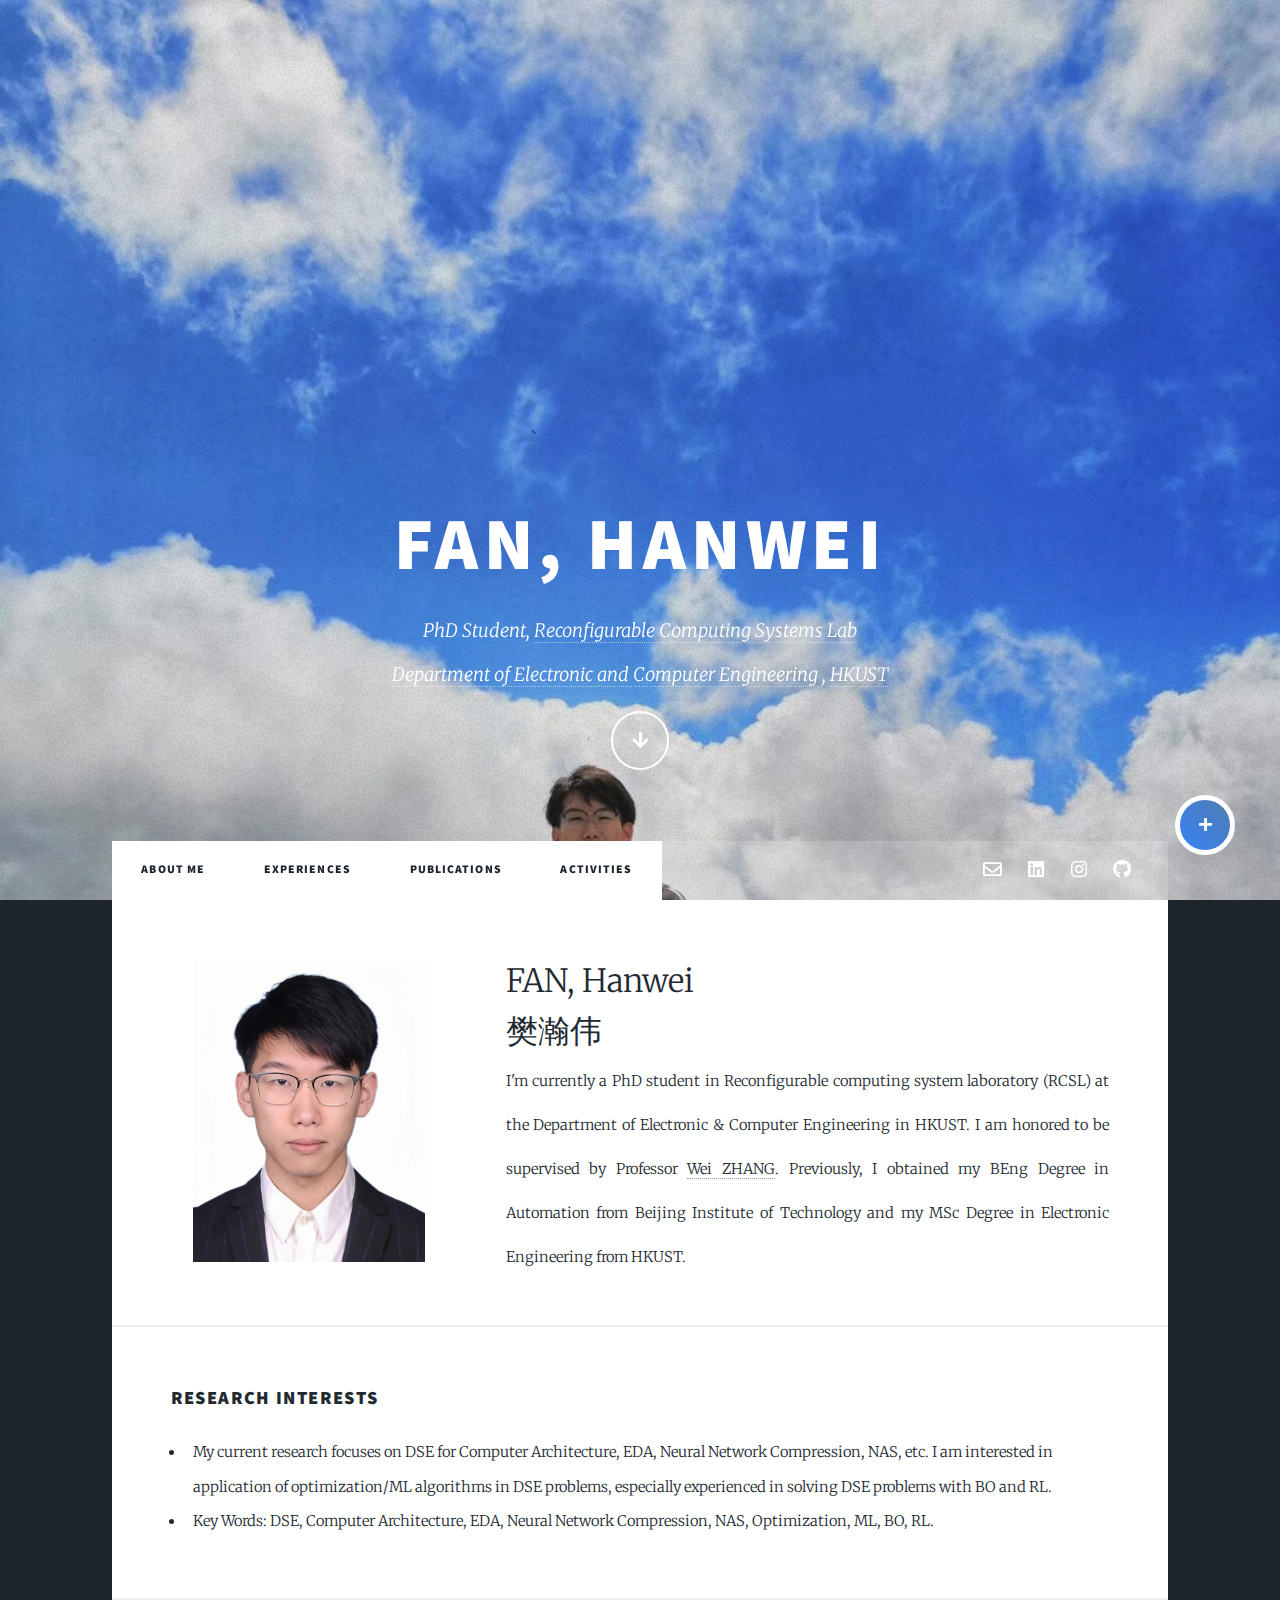
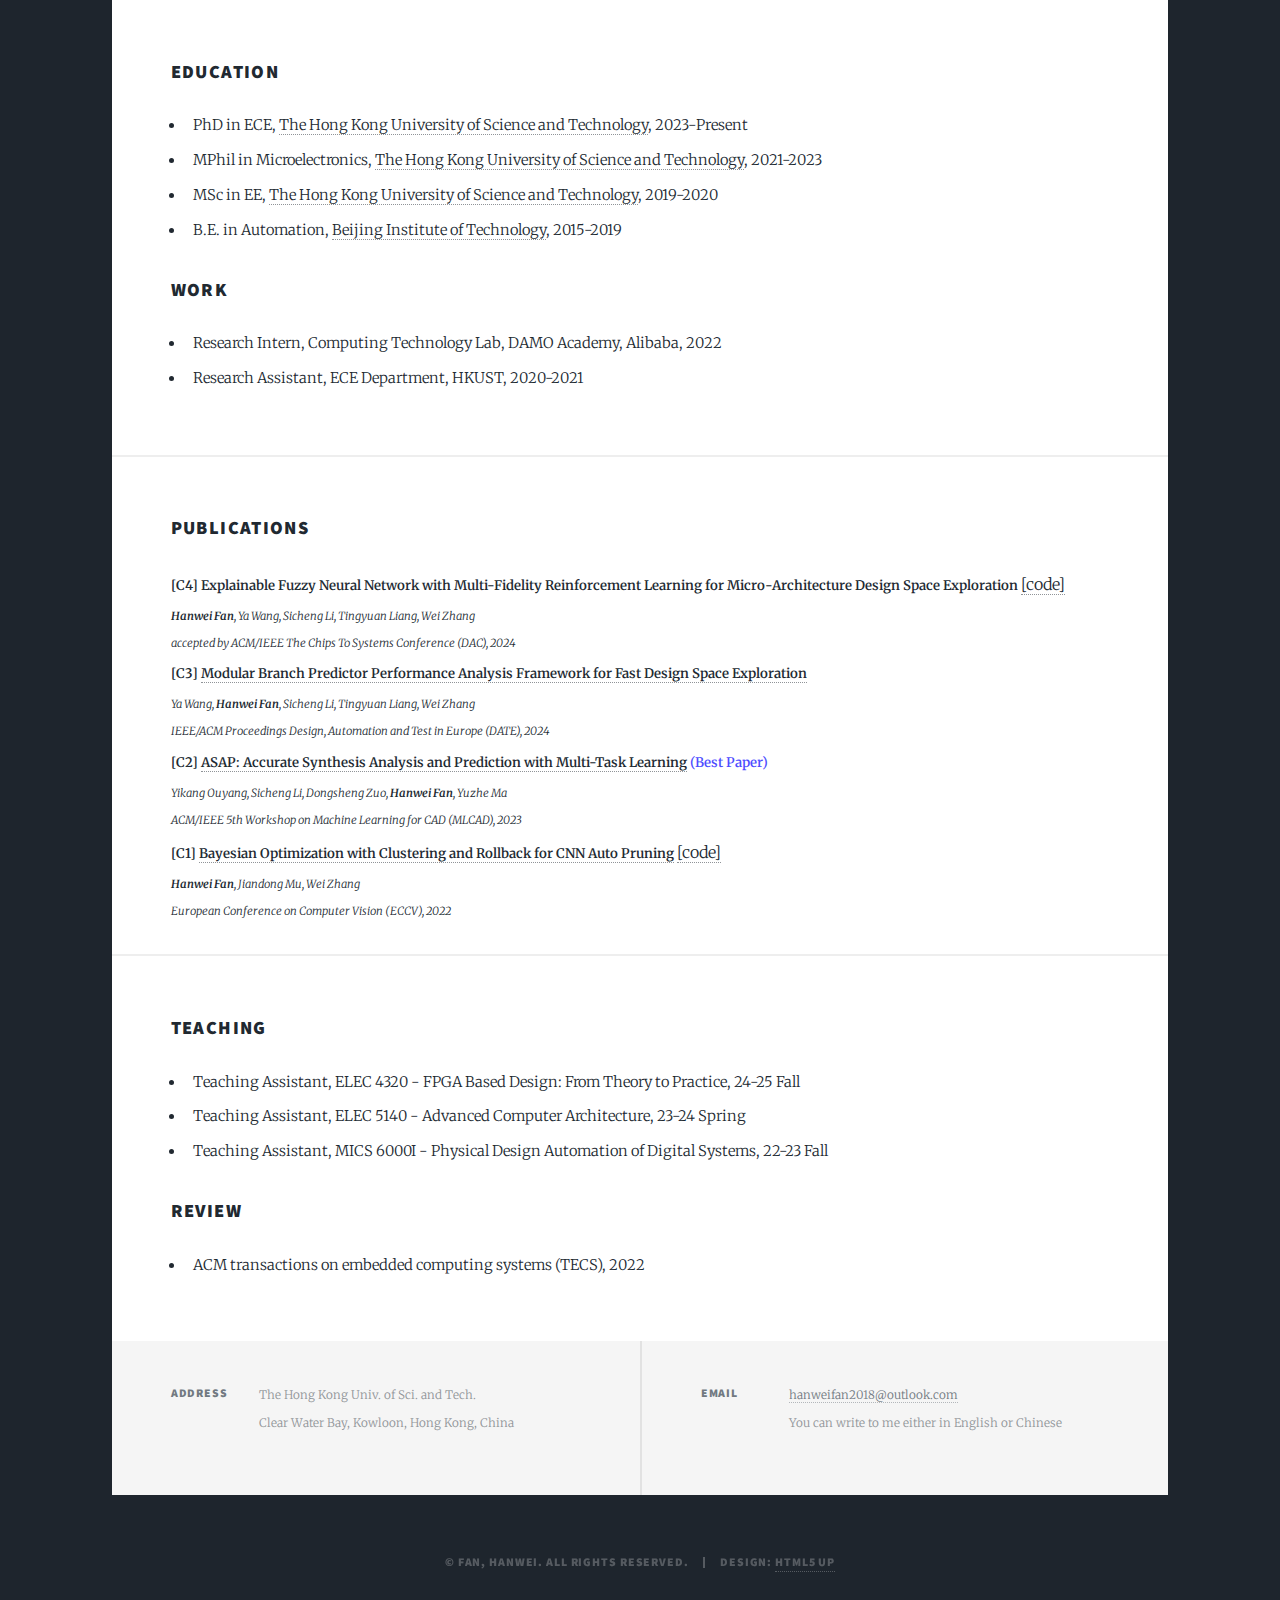
==== index.html @ ea7e431f "update repos" ====
<!DOCTYPE HTML>
<!--
	Massively by HTML5 UP
	html5up.net | @ajlkn
	Free for personal and commercial use under the CCA 3.0 license (html5up.net/license)
-->
<html>
	<head>
		<title>FAN, Hanwei 樊瀚伟</title>
		<meta charset="utf-8" />
		<meta name="viewport" content="width=device-width, initial-scale=1, user-scalable=no" />
		<meta http-equiv="X-UA-Compatible" content="IE=edge,chrome=1">
		<link rel="stylesheet" href="assets/css/main.css" />
		<noscript><link rel="stylesheet" href="assets/css/noscript.css" /></noscript>
	</head>
	<body class="is-preload">

		<!-- Wrapper -->
			<div id="wrapper" class="fade-in">

				<!-- Intro -->
					<div id="intro">
						<h1>FAN, Hanwei</h1>
						<p>PhD Student, <a href="https://eeweiz.home.ece.ust.hk/index.html">Reconfigurable Computing Systems Lab</a><br />
						<a href="https://www.ece.ust.hk/">Department of Electronic and Computer Engineering </a>, <a href="https://www.ust.hk/zh-hans/home">HKUST</a><br />
						</p>
						<ul class="actions">
							<li><a href="#header" class="button icon solid solo fa-arrow-down scrolly">Continue</a></li>
						</ul>
					</div>

				<!-- Header -->
					<header id="header">
						<a href="CV.pdf" download="Hanwei Fan-CV.pdf" class="logo">Download My CV</a>
					</header>

				<!-- Nav -->
					<nav id="nav">
						<ul class="links">
							<li class="active"><a href="#main">About me</a></li>
							<li class="active"><a href="#Experiences">Experiences</a></li>
							<li class="active"><a href="#Publications">Publications</a></li>
							<li class="active"><a href="#Activities">Activities</a></li>

							<!--<li><a href="RH.html">Recent Highlights</a></li>
							<li><a href="Blog.html">Blog</a></li>-->
						</ul>
						<ul class="icons">
							<li><a href="MAILTO:hanweifan2018@outlook.com" class="icon regular fa-envelope"><span class="label">E-Mail</span></a></li>
							<li><a href="https://www.linkedin.com/in/hanwei-fan-bb3b69192/" class="icon brands fa-linkedin"><span class="label">Linkedin</span></a></li>
							<li><a href="https://www.instagram.com/fan.hanwei/" class="icon brands fa-instagram"><span class="label">Instagram</span></a></li>
							<li><a href="https://github.com/fanhanwei" class="icon brands fa-github"><span class="label">GitHub</span></a></li>
						</ul>
					</nav>

				<!-- Main -->
					<div id="main">
						<!-- Lists -->
						<div class="row" style="margin-bottom:1px">
							<div class="col-4 col-12-small" style="margin-bottom:1px">
								<span class="image"><img style="width:80%; min-width:150px; max-width:400px;" src="images/Formal.jpg" alt="MyPhoto"></span>
							</div>
							<div class="col-8 col-12-small" style="margin-bottom:1px">
									<p style="line-height:300%;"><font size="6">FAN, Hanwei<br />樊瀚伟</font><br />
										I'm currently a PhD student in Reconfigurable computing system laboratory (RCSL) at the Department of Electronic &amp; Computer Engineering in HKUST.
										I am honored to be supervised by Professor <a href="https://facultyprofiles.hkust.edu.hk/profiles.php?profile=wei-zhang-eeweiz#researchinterest">Wei ZHANG</a>.
										Previously, I obtained my BEng Degree in Automation from Beijing Institute of Technology and my MSc Degree in Electronic Engineering from HKUST.
										</p>
							</div>
						</div>
						<div class="column">
							<h3>Research Interests</h3>
							<ul>
								<li>My current research focuses on DSE for Computer Architecture, EDA, Neural Network Compression, NAS, etc.
									I am interested in application of optimization/ML algorithms in DSE problems, especially experienced in solving DSE problems with BO and RL.
								</li>
								<li>Key Words: DSE, Computer Architecture, EDA, Neural Network Compression, NAS, Optimization, ML, BO, RL.</li>
							</ul>
						</div>

						<div class="column" id="Experiences">
							<h3>Education</h3>
							<ul class="alt">
								<li>PhD in ECE, <a href="https://www.ust.hk/zh-hans/home">The Hong Kong University of Science and Technology</a>, 2023-Present</li>
								<li>MPhil in Microelectronics, <a href="https://www.ust.hk/zh-hans/home">The Hong Kong University of Science and Technology</a>, 2021-2023</li>
								<li>MSc in EE, <a href="https://www.ust.hk/zh-hans/home">The Hong Kong University of Science and Technology</a>, 2019-2020</li>
								<li>B.E. in Automation, <a href="http://www.bit.edu.cn/">Beijing Institute of Technology</a>, 2015-2019</li>
							</ul>
							<h3>Work</h3>
							<ul class="alt">
								<li>Research Intern, Computing Technology Lab, DAMO Academy, Alibaba, 2022</li>
								<li>Research Assistant, ECE Department, HKUST, 2020-2021</li>
							</ul>
						</div>

						<div class="column" id="Publications">
							<h3>Publications</h3>

							<header>
								<strong>[C4] Explainable Fuzzy Neural Network with Multi-Fidelity Reinforcement Learning for Micro-Architecture Design Space Exploration</strong> <font size="3"><a href="https://github.com/fanhanwei/FNN_MFRL_ArchDSE">[code]</a></font> 
									<p><b>Hanwei Fan</b>, Ya Wang, Sicheng Li, Tingyuan Liang, Wei Zhang<br>
										accepted by ACM/IEEE The Chips To Systems Conference (DAC), 2024</b></p>
							</header>
							<header>
								<strong>[C3] <a href="https://ieeexplore.ieee.org/abstract/document/10546853">Modular Branch Predictor Performance Analysis Framework for Fast Design Space Exploration</a></strong>
									<p>Ya Wang, <b>Hanwei Fan</b>, Sicheng Li, Tingyuan Liang, Wei Zhang<br>
										IEEE/ACM Proceedings Design, Automation and Test in Europe (DATE), 2024</b></p>
							</header>
							<header>
								<strong>[C2] <a href="https://ieeexplore.ieee.org/document/10299840">ASAP: Accurate Synthesis Analysis and Prediction with Multi-Task Learning</a> <font color="#4D4DFF" >(Best Paper)</font></strong>
									<p>Yikang Ouyang, Sicheng Li, Dongsheng Zuo, <b>Hanwei Fan</b>, Yuzhe Ma<br>
										ACM/IEEE 5th Workshop on Machine Learning for CAD (MLCAD), 2023</p>
							</header>
							<header>
								<strong>[C1] <a href="https://www.ecva.net/papers/eccv_2022/papers_ECCV/html/4872_ECCV_2022_paper.php">Bayesian Optimization with Clustering and Rollback for CNN Auto Pruning</a></strong> <font size="3"><a href="https://github.com/fanhanwei/BOCR">[code]</a></font>
									<p><b>Hanwei Fan</b>, Jiandong Mu, Wei Zhang<br>
										European Conference on Computer Vision (ECCV), 2022</p>
							</header>
						</div>

						<div class="column" id="Activities">
							<h3>Teaching</h3>
							<ul>
								<li>Teaching Assistant, ELEC 4320 - FPGA Based Design: From Theory to Practice, 24-25 Fall</li>
								<li>Teaching Assistant, ELEC 5140 - Advanced Computer Architecture, 23-24 Spring</li>
								<li>Teaching Assistant, MICS 6000I - Physical Design Automation of Digital Systems, 22-23 Fall</li>
							</ul>
							<h3>Review</h3>
							<ul>
								<li>ACM transactions on embedded computing systems (TECS), 2022</li>
							</ul>
						</div>

					</div>
				
				<div class="floatingButtonWrap">
					<div class="floatingButtonInner">
						<a href="#" class="floatingButton">
							<i class="fa fa-plus icon-default"></i>
						</a>
						<ul class="floatingMenu">
							<li>
								<a href="#main">About me &nbsp; &nbsp; &nbsp;</a>
							</li>
							<li>
								<a href="#Experiences">Experiences&nbsp;</a>
							</li>
							<li>
								<a href="#Publications">Publications</a>
							</li>
							<li>
								<a href="#Activities">Activities &nbsp; &nbsp; &nbsp; &thinsp;</a>
							</li>
						</ul>
					</div>
				</div>
				<!-- Footer -->
					<footer id="footer">
						<section class="split contact">
							<section class="alt">
								<h3>Address</h3>
								<p>The Hong Kong Univ. of Sci. and Tech.<br />
								Clear Water Bay, Kowloon, Hong Kong, China </p>
							</section>
						</section>
						<section class="split contact">
							<section class="alt">
								<h3>Email</h3>
								<p><a href="MAILTO:hanweifan2018@outlook.com">hanweifan2018@outlook.com</a><br />
									You can write to me either in English or Chinese</p>
							</section>
						</section>
					</footer>

				<!-- Copyright -->
					<div id="copyright">
						<ul><li>&copy; FAN, Hanwei. All Rights Reserved.</li><li>Design: <a href="https://html5up.net">HTML5 UP</a></li></ul>
					</div>

			</div>

		<!-- Scripts -->
			<script src="assets/js/jquery.min.js"></script>
			<script src="assets/js/jquery.scrollex.min.js"></script>
			<script src="assets/js/jquery.scrolly.min.js"></script>
			<script src="assets/js/browser.min.js"></script>
			<script src="assets/js/breakpoints.min.js"></script>
			<script src="assets/js/util.js"></script>
			<script src="assets/js/main.js"></script>

	</body>
</html>
---- assets/css/main.css ----
@import url(fontawesome-all.min.css);
@import url("https://fonts.googleapis.com/css?family=Merriweather:300,700,300italic,700italic|Source+Sans+Pro:900");

/*
	Massively by HTML5 UP
	html5up.net | @ajlkn
	Free for personal and commercial use under the CCA 3.0 license (html5up.net/license)
*/

html, body, div, span, applet, object,
iframe, h1, h2, h3, h4, h5, h6, p, blockquote,
pre, a, abbr, acronym, address, big, cite,
code, del, dfn, em, img, ins, kbd, q, s, samp,
small, strike, strong, sub, sup, tt, var, b,
u, i, center, dl, dt, dd, ol, ul, li, fieldset,
form, label, legend, table, caption, tbody,
tfoot, thead, tr, th, td, article, aside,
canvas, details, embed, figure, figcaption,
footer, header, hgroup, menu, nav, output, ruby,
section, summary, time, mark, audio, video {
	margin: 0;
	padding: 0;
	border: 0;
	font-size: 100%;
	font: inherit;
	vertical-align: baseline;}

article, aside, details, figcaption, figure,
footer, header, hgroup, menu, nav, section {
	display: block;}

body {
	line-height: 1;
}

ol, ul {
	list-style: none;
}

blockquote, q {
	quotes: none;
}

	blockquote:before, blockquote:after, q:before, q:after {
		content: '';
		content: none;
	}

table {
	border-collapse: collapse;
	border-spacing: 0;
}

body {
	-webkit-text-size-adjust: none;
}

mark {
	background-color: transparent;
	color: inherit;
}

input::-moz-focus-inner {
	border: 0;
	padding: 0;
}

input, select, textarea {
	-moz-appearance: none;
	-webkit-appearance: none;
	-ms-appearance: none;
	appearance: none;
}

/* botton */
	.floatingButtonWrap {
		display: block;
		position: fixed;
		bottom: 45px;
		right: 45px;
		z-index: 999999999;
	}

	.floatingButtonInner {
		position: relative;
	}

	.floatingButton {
		display: block;
		width: 60px;
		height: 60px;
		text-align: center;
		background: -webkit-linear-gradient(45deg, #3782f3, #507cb3);
		background: -o-linear-gradient(45deg, #3782f3, #507cb3);
		background: linear-gradient(45deg, #3782f3, #507cb3);
		color: #fff;
		line-height: 50px;
		position: absolute;
		border-radius: 50% 50%;
		bottom: 0px;
		right: 0px;
		border: 5px solid #fefefe;
		/* opacity: 0.3; */
		opacity: 1;
		transition: all 0.4s;
	}

	.floatingButton .fa {
		font-size: 15px !important;
	}

	.floatingButton.open,
	.floatingButton:hover,
	.floatingButton:focus,
	.floatingButton:active {
		opacity: 1;
		color: #fff;
	}


	.floatingButton .fa {
		transform: rotate(0deg);
		transition: all 0.4s;
	}

	.floatingButton.open .fa {
		transform: rotate(270deg);
	}

	.floatingMenu {
		position: absolute;
		bottom: 60px;
		right: 0px;
		/* width: 200px; */
		display: none;
	}

	.floatingMenu li {
		width: 80%;
		/* width: 200px; */
		float: right;
		list-style: none;
		text-align: right;
		margin-bottom: 5px;
		font-family: "Source Sans Pro", Helvetica, sans-serif;
		font-size: 18px;
	}

	.floatingMenu li a {
		padding: 8px 15px;
		display: inline-block;
		background: #e6e6e6;
		color: #2c2d30;
		border-radius: 5px;
		overflow: hidden;
		white-space: nowrap;
		transition: all 0.4s;
		/* -webkit-box-shadow: 1px 3px 5px rgba(0, 0, 0, 0.22);
		box-shadow: 1px 3px 5px rgba(0, 0, 0, 0.22); */
		-webkit-box-shadow: 1px 3px 5px rgba(211, 224, 255, 0.5);
		box-shadow: 1px 3px 5px rgba(211, 224, 255, 0.5);
	}

	.floatingMenu li a:hover {
		margin-right: 10px;
		text-decoration: none;
	}


/* Basic */

	@-ms-viewport {
		width: device-width;
	}

	body {
		-ms-overflow-style: scrollbar;
	}

	@media screen and (max-width: 480px) {

		html, body {
			min-width: 320px;
		}

	}

	html {
		box-sizing: border-box;
	}

	*, *:before, *:after {
		box-sizing: inherit;
	}

	body {
		background-color: #1e252d;
	}

		body.is-preload *, body.is-preload *:before, body.is-preload *:after {
			-moz-animation: none !important;
			-webkit-animation: none !important;
			-ms-animation: none !important;
			animation: none !important;
			-moz-transition: none !important;
			-webkit-transition: none !important;
			-ms-transition: none !important;
			transition: none !important;
		}

/* Type */

	html {
		font-size: 16pt;
	}

		@media screen and (max-width: 1680px) {

			html {
				font-size: 12pt;
			}

		}

		@media screen and (max-width: 1280px) {

			html {
				font-size: 11pt;
			}

		}

		@media screen and (max-width: 360px) {

			html {
				font-size: 10pt;
			}

		}

	body {
		color: #212931;
	}

	body, input, select, textarea {
		font-family: "Merriweather", Georgia, serif;
		font-weight: 300;
		font-size: 1rem;
		line-height: 2.375;
	}

	a {
		-moz-transition: color 0.2s ease-in-out, background-color 0.2s ease-in-out, border-color 0.2s ease-in-out, box-shadow 0.2s ease-in-out;
		-webkit-transition: color 0.2s ease-in-out, background-color 0.2s ease-in-out, border-color 0.2s ease-in-out, box-shadow 0.2s ease-in-out;
		-ms-transition: color 0.2s ease-in-out, background-color 0.2s ease-in-out, border-color 0.2s ease-in-out, box-shadow 0.2s ease-in-out;
		transition: color 0.2s ease-in-out, background-color 0.2s ease-in-out, border-color 0.2s ease-in-out, box-shadow 0.2s ease-in-out;
		border-bottom: dotted 1px;
		text-decoration: none;
	}

		a:hover {
			border-bottom-color: transparent;
		}

	strong, b {
		font-weight: 600;
	}

	em, i {
		font-style: italic;
	}

	p {
		text-align: justify;
		margin: 0 0 1rem 0;
	}

	h1, h2, h3, h4, h5, h6 {
		font-family: "Source Sans Pro", Helvetica, sans-serif;
		font-weight: 900;
		line-height: 1.5;
		letter-spacing: 0.075em;
		text-transform: uppercase;
		margin: 0 0 1rem 0;
	}

		h1 a, h2 a, h3 a, h4 a, h5 a, h6 a {
			border-bottom: 0;
			color: inherit;
			text-decoration: none;
		}

	h1 {
		font-size: 4rem;
		line-height: 1.1;
		margin: 0 0 2rem 0;
	}

	h2 {
		font-size: 1.75rem;
		line-height: 1.3;
		margin: 0 0 1.5rem 0;
	}

	h3 {
		font-size: 1.25rem;
		margin: 0 0 1.5rem 0;
	}

	h4 {
		font-size: 1rem;
	}

	h5 {
		font-size: 0.9rem;
	}

	h6 {
		font-size: 0.8rem;
	}

	sub {
		font-size: 0.8rem;
		position: relative;
		top: 0.5rem;
	}

	sup {
		font-size: 0.8rem;
		position: relative;
		top: -0.5rem;
	}

	blockquote {
		border-left: solid 4px;
		font-style: italic;
		margin: 0 0 2rem 0;
		padding: 0.5rem 0 0.5rem 2rem;
	}

	code {
		border: solid 2px;
		font-family: "Courier New", monospace;
		font-size: 0.9rem;
		margin: 0 0.25rem;
		padding: 0.25rem 0.65rem;
	}

	pre {
		-webkit-overflow-scrolling: touch;
		font-family: "Courier New", monospace;
		font-size: 0.9rem;
		margin: 0 0 2rem 0;
	}

		pre code {
			display: block;
			line-height: 1.75;
			padding: 1rem 1.5rem;
			overflow-x: auto;
		}

	hr {
		border: 0;
		border-bottom: solid 2px;
		margin: 3rem 0;
	}

		hr.major {
			margin: 5rem 0;
		}

	.align-left {
		text-align: left;
	}

	.align-center {
		text-align: center;
	}

	.align-right {
		text-align: right;
	}

	input, select, textarea {
		color: #212931;
	}

	a {
		color: #212931;
		border-bottom-color: rgba(33, 41, 49, 0.5);
	}

		a:hover {
			border-bottom-color: transparent;
			color: #18bfef !important;
		}

	strong, b {
		color: #212931;
	}

	h1, h2, h3, h4, h5, h6 {
		color: #212931;
	}

	blockquote {
		border-left-color: #eeeeee;
	}

	code {
		background: rgba(220, 220, 220, 0.25);
		border-color: #eeeeee;
	}

	hr {
		border-bottom-color: #eeeeee;
	}

/* Row */

	.row {
		display: flex;
		flex-wrap: wrap;
		box-sizing: border-box;
		align-items: stretch;
	}

		.row > * {
			box-sizing: border-box;
		}

		.row.gtr-uniform > * > :last-child {
			margin-bottom: 0;
		}

		.row.aln-left {
			justify-content: flex-start;
		}

		.row.aln-center {
			justify-content: center;
		}

		.row.aln-right {
			justify-content: flex-end;
		}

		.row.aln-top {
			align-items: flex-start;
		}

		.row.aln-middle {
			align-items: center;
		}

		.row.aln-bottom {
			align-items: flex-end;
		}

		.row > .imp {
			order: -1;
		}

		.row > .col-1 {
			width: 8.33333%;
		}

		.row > .off-1 {
			margin-left: 8.33333%;
		}

		.row > .col-2 {
			width: 16.66667%;
		}

		.row > .off-2 {
			margin-left: 16.66667%;
		}

		.row > .col-3 {
			width: 25%;
		}

		.row > .off-3 {
			margin-left: 25%;
		}

		.row > .col-4 {
			width: 33.33333%;
		}

		.row > .off-4 {
			margin-left: 33.33333%;
		}

		.row > .col-5 {
			width: 41.66667%;
		}

		.row > .off-5 {
			margin-left: 41.66667%;
		}

		.row > .col-6 {
			width: 50%;
		}

		.row > .off-6 {
			margin-left: 50%;
		}

		.row > .col-7 {
			width: 58.33333%;
		}

		.row > .off-7 {
			margin-left: 58.33333%;
		}

		.row > .col-8 {
			width: 66.66667%;
		}

		.row > .off-8 {
			margin-left: 66.66667%;
		}

		.row > .col-9 {
			width: 75%;
		}

		.row > .off-9 {
			margin-left: 75%;
		}

		.row > .col-10 {
			width: 83.33333%;
		}

		.row > .off-10 {
			margin-left: 83.33333%;
		}

		.row > .col-11 {
			width: 91.66667%;
		}

		.row > .off-11 {
			margin-left: 91.66667%;
		}

		.row > .col-12 {
			width: 100%;
		}

		.row > .off-12 {
			margin-left: 100%;
		}

		.row.gtr-0 {
			margin-top: 0;
			margin-left: 0rem;
		}

			.row.gtr-0 > * {
				padding: 0 0 0 0rem;
			}

			.row.gtr-0.gtr-uniform {
				margin-top: 0rem;
			}

				.row.gtr-0.gtr-uniform > * {
					padding-top: 0rem;
				}

		.row.gtr-25 {
			margin-top: 0;
			margin-left: -0.375rem;
		}

			.row.gtr-25 > * {
				padding: 0 0 0 0.375rem;
			}

			.row.gtr-25.gtr-uniform {
				margin-top: -0.375rem;
			}

				.row.gtr-25.gtr-uniform > * {
					padding-top: 0.375rem;
				}

		.row.gtr-50 {
			margin-top: 0;
			margin-left: -0.75rem;
		}

			.row.gtr-50 > * {
				padding: 0 0 0 0.75rem;
			}

			.row.gtr-50.gtr-uniform {
				margin-top: -0.75rem;
			}

				.row.gtr-50.gtr-uniform > * {
					padding-top: 0.75rem;
				}

		.row {
			margin-top: 0;
			margin-left: -1.5rem;
		}

			.row > * {
				padding: 0 0 0 1.5rem;
			}

			.row.gtr-uniform {
				margin-top: -1.5rem;
			}

				.row.gtr-uniform > * {
					padding-top: 1.5rem;
				}

		.row.gtr-150 {
			margin-top: 0;
			margin-left: -2.25rem;
		}

			.row.gtr-150 > * {
				padding: 0 0 0 2.25rem;
			}

			.row.gtr-150.gtr-uniform {
				margin-top: -2.25rem;
			}

				.row.gtr-150.gtr-uniform > * {
					padding-top: 2.25rem;
				}

		.row.gtr-200 {
			margin-top: 0;
			margin-left: -3rem;
		}

			.row.gtr-200 > * {
				padding: 0 0 0 3rem;
			}

			.row.gtr-200.gtr-uniform {
				margin-top: -3rem;
			}

				.row.gtr-200.gtr-uniform > * {
					padding-top: 3rem;
				}

		@media screen and (max-width: 1680px) {

			.row {
				display: flex;
				flex-wrap: wrap;
				box-sizing: border-box;
				align-items: stretch;
			}

				.row > * {
					box-sizing: border-box;
				}

				.row.gtr-uniform > * > :last-child {
					margin-bottom: 0;
				}

				.row.aln-left {
					justify-content: flex-start;
				}

				.row.aln-center {
					justify-content: center;
				}

				.row.aln-right {
					justify-content: flex-end;
				}

				.row.aln-top {
					align-items: flex-start;
				}

				.row.aln-middle {
					align-items: center;
				}

				.row.aln-bottom {
					align-items: flex-end;
				}

				.row > .imp-xlarge {
					order: -1;
				}

				.row > .col-1-xlarge {
					width: 8.33333%;
				}

				.row > .off-1-xlarge {
					margin-left: 8.33333%;
				}

				.row > .col-2-xlarge {
					width: 16.66667%;
				}

				.row > .off-2-xlarge {
					margin-left: 16.66667%;
				}

				.row > .col-3-xlarge {
					width: 25%;
				}

				.row > .off-3-xlarge {
					margin-left: 25%;
				}

				.row > .col-4-xlarge {
					width: 33.33333%;
				}

				.row > .off-4-xlarge {
					margin-left: 33.33333%;
				}

				.row > .col-5-xlarge {
					width: 41.66667%;
				}

				.row > .off-5-xlarge {
					margin-left: 41.66667%;
				}

				.row > .col-6-xlarge {
					width: 50%;
				}

				.row > .off-6-xlarge {
					margin-left: 50%;
				}

				.row > .col-7-xlarge {
					width: 58.33333%;
				}

				.row > .off-7-xlarge {
					margin-left: 58.33333%;
				}

				.row > .col-8-xlarge {
					width: 66.66667%;
				}

				.row > .off-8-xlarge {
					margin-left: 66.66667%;
				}

				.row > .col-9-xlarge {
					width: 75%;
				}

				.row > .off-9-xlarge {
					margin-left: 75%;
				}

				.row > .col-10-xlarge {
					width: 83.33333%;
				}

				.row > .off-10-xlarge {
					margin-left: 83.33333%;
				}

				.row > .col-11-xlarge {
					width: 91.66667%;
				}

				.row > .off-11-xlarge {
					margin-left: 91.66667%;
				}

				.row > .col-12-xlarge {
					width: 100%;
				}

				.row > .off-12-xlarge {
					margin-left: 100%;
				}

				.row.gtr-0 {
					margin-top: 0;
					margin-left: 0rem;
				}

					.row.gtr-0 > * {
						padding: 0 0 0 0rem;
					}

					.row.gtr-0.gtr-uniform {
						margin-top: 0rem;
					}

						.row.gtr-0.gtr-uniform > * {
							padding-top: 0rem;
						}

				.row.gtr-25 {
					margin-top: 0;
					margin-left: -0.375rem;
				}

					.row.gtr-25 > * {
						padding: 0 0 0 0.375rem;
					}

					.row.gtr-25.gtr-uniform {
						margin-top: -0.375rem;
					}

						.row.gtr-25.gtr-uniform > * {
							padding-top: 0.375rem;
						}

				.row.gtr-50 {
					margin-top: 0;
					margin-left: -0.75rem;
				}

					.row.gtr-50 > * {
						padding: 0 0 0 0.75rem;
					}

					.row.gtr-50.gtr-uniform {
						margin-top: -0.75rem;
					}

						.row.gtr-50.gtr-uniform > * {
							padding-top: 0.75rem;
						}

				.row {
					margin-top: 0;
					margin-left: -1.5rem;
				}

					.row > * {
						padding: 0 0 0 1.5rem;
					}

					.row.gtr-uniform {
						margin-top: -1.5rem;
					}

						.row.gtr-uniform > * {
							padding-top: 1.5rem;
						}

				.row.gtr-150 {
					margin-top: 0;
					margin-left: -2.25rem;
				}

					.row.gtr-150 > * {
						padding: 0 0 0 2.25rem;
					}

					.row.gtr-150.gtr-uniform {
						margin-top: -2.25rem;
					}

						.row.gtr-150.gtr-uniform > * {
							padding-top: 2.25rem;
						}

				.row.gtr-200 {
					margin-top: 0;
					margin-left: -3rem;
				}

					.row.gtr-200 > * {
						padding: 0 0 0 3rem;
					}

					.row.gtr-200.gtr-uniform {
						margin-top: -3rem;
					}

						.row.gtr-200.gtr-uniform > * {
							padding-top: 3rem;
						}

		}

		@media screen and (max-width: 1280px) {

			.row {
				display: flex;
				flex-wrap: wrap;
				box-sizing: border-box;
				align-items: stretch;
			}

				.row > * {
					box-sizing: border-box;
				}

				.row.gtr-uniform > * > :last-child {
					margin-bottom: 0;
				}

				.row.aln-left {
					justify-content: flex-start;
				}

				.row.aln-center {
					justify-content: center;
				}

				.row.aln-right {
					justify-content: flex-end;
				}

				.row.aln-top {
					align-items: flex-start;
				}

				.row.aln-middle {
					align-items: center;
				}

				.row.aln-bottom {
					align-items: flex-end;
				}

				.row > .imp-large {
					order: -1;
				}

				.row > .col-1-large {
					width: 8.33333%;
				}

				.row > .off-1-large {
					margin-left: 8.33333%;
				}

				.row > .col-2-large {
					width: 16.66667%;
				}

				.row > .off-2-large {
					margin-left: 16.66667%;
				}

				.row > .col-3-large {
					width: 25%;
				}

				.row > .off-3-large {
					margin-left: 25%;
				}

				.row > .col-4-large {
					width: 33.33333%;
				}

				.row > .off-4-large {
					margin-left: 33.33333%;
				}

				.row > .col-5-large {
					width: 41.66667%;
				}

				.row > .off-5-large {
					margin-left: 41.66667%;
				}

				.row > .col-6-large {
					width: 50%;
				}

				.row > .off-6-large {
					margin-left: 50%;
				}

				.row > .col-7-large {
					width: 58.33333%;
				}

				.row > .off-7-large {
					margin-left: 58.33333%;
				}

				.row > .col-8-large {
					width: 66.66667%;
				}

				.row > .off-8-large {
					margin-left: 66.66667%;
				}

				.row > .col-9-large {
					width: 75%;
				}

				.row > .off-9-large {
					margin-left: 75%;
				}

				.row > .col-10-large {
					width: 83.33333%;
				}

				.row > .off-10-large {
					margin-left: 83.33333%;
				}

				.row > .col-11-large {
					width: 91.66667%;
				}

				.row > .off-11-large {
					margin-left: 91.66667%;
				}

				.row > .col-12-large {
					width: 100%;
				}

				.row > .off-12-large {
					margin-left: 100%;
				}

				.row.gtr-0 {
					margin-top: 0;
					margin-left: 0rem;
				}

					.row.gtr-0 > * {
						padding: 0 0 0 0rem;
					}

					.row.gtr-0.gtr-uniform {
						margin-top: 0rem;
					}

						.row.gtr-0.gtr-uniform > * {
							padding-top: 0rem;
						}

				.row.gtr-25 {
					margin-top: 0;
					margin-left: -0.375rem;
				}

					.row.gtr-25 > * {
						padding: 0 0 0 0.375rem;
					}

					.row.gtr-25.gtr-uniform {
						margin-top: -0.375rem;
					}

						.row.gtr-25.gtr-uniform > * {
							padding-top: 0.375rem;
						}

				.row.gtr-50 {
					margin-top: 0;
					margin-left: -0.75rem;
				}

					.row.gtr-50 > * {
						padding: 0 0 0 0.75rem;
					}

					.row.gtr-50.gtr-uniform {
						margin-top: -0.75rem;
					}

						.row.gtr-50.gtr-uniform > * {
							padding-top: 0.75rem;
						}

				.row {
					margin-top: 0;
					margin-left: -1.5rem;
				}

					.row > * {
						padding: 0 0 0 1.5rem;
					}

					.row.gtr-uniform {
						margin-top: -1.5rem;
					}

						.row.gtr-uniform > * {
							padding-top: 1.5rem;
						}

				.row.gtr-150 {
					margin-top: 0;
					margin-left: -2.25rem;
				}

					.row.gtr-150 > * {
						padding: 0 0 0 2.25rem;
					}

					.row.gtr-150.gtr-uniform {
						margin-top: -2.25rem;
					}

						.row.gtr-150.gtr-uniform > * {
							padding-top: 2.25rem;
						}

				.row.gtr-200 {
					margin-top: 0;
					margin-left: -3rem;
				}

					.row.gtr-200 > * {
						padding: 0 0 0 3rem;
					}

					.row.gtr-200.gtr-uniform {
						margin-top: -3rem;
					}

						.row.gtr-200.gtr-uniform > * {
							padding-top: 3rem;
						}

		}

		@media screen and (max-width: 980px) {

			.row {
				display: flex;
				flex-wrap: wrap;
				box-sizing: border-box;
				align-items: stretch;
			}

				.row > * {
					box-sizing: border-box;
				}

				.row.gtr-uniform > * > :last-child {
					margin-bottom: 0;
				}

				.row.aln-left {
					justify-content: flex-start;
				}

				.row.aln-center {
					justify-content: center;
				}

				.row.aln-right {
					justify-content: flex-end;
				}

				.row.aln-top {
					align-items: flex-start;
				}

				.row.aln-middle {
					align-items: center;
				}

				.row.aln-bottom {
					align-items: flex-end;
				}

				.row > .imp-medium {
					order: -1;
				}

				.row > .col-1-medium {
					width: 8.33333%;
				}

				.row > .off-1-medium {
					margin-left: 8.33333%;
				}

				.row > .col-2-medium {
					width: 16.66667%;
				}

				.row > .off-2-medium {
					margin-left: 16.66667%;
				}

				.row > .col-3-medium {
					width: 25%;
				}

				.row > .off-3-medium {
					margin-left: 25%;
				}

				.row > .col-4-medium {
					width: 33.33333%;
				}

				.row > .off-4-medium {
					margin-left: 33.33333%;
				}

				.row > .col-5-medium {
					width: 41.66667%;
				}

				.row > .off-5-medium {
					margin-left: 41.66667%;
				}

				.row > .col-6-medium {
					width: 50%;
				}

				.row > .off-6-medium {
					margin-left: 50%;
				}

				.row > .col-7-medium {
					width: 58.33333%;
				}

				.row > .off-7-medium {
					margin-left: 58.33333%;
				}

				.row > .col-8-medium {
					width: 66.66667%;
				}

				.row > .off-8-medium {
					margin-left: 66.66667%;
				}

				.row > .col-9-medium {
					width: 75%;
				}

				.row > .off-9-medium {
					margin-left: 75%;
				}

				.row > .col-10-medium {
					width: 83.33333%;
				}

				.row > .off-10-medium {
					margin-left: 83.33333%;
				}

				.row > .col-11-medium {
					width: 91.66667%;
				}

				.row > .off-11-medium {
					margin-left: 91.66667%;
				}

				.row > .col-12-medium {
					width: 100%;
				}

				.row > .off-12-medium {
					margin-left: 100%;
				}

				.row.gtr-0 {
					margin-top: 0;
					margin-left: 0rem;
				}

					.row.gtr-0 > * {
						padding: 0 0 0 0rem;
					}

					.row.gtr-0.gtr-uniform {
						margin-top: 0rem;
					}

						.row.gtr-0.gtr-uniform > * {
							padding-top: 0rem;
						}

				.row.gtr-25 {
					margin-top: 0;
					margin-left: -0.375rem;
				}

					.row.gtr-25 > * {
						padding: 0 0 0 0.375rem;
					}

					.row.gtr-25.gtr-uniform {
						margin-top: -0.375rem;
					}

						.row.gtr-25.gtr-uniform > * {
							padding-top: 0.375rem;
						}

				.row.gtr-50 {
					margin-top: 0;
					margin-left: -0.75rem;
				}

					.row.gtr-50 > * {
						padding: 0 0 0 0.75rem;
					}

					.row.gtr-50.gtr-uniform {
						margin-top: -0.75rem;
					}

						.row.gtr-50.gtr-uniform > * {
							padding-top: 0.75rem;
						}

				.row {
					margin-top: 0;
					margin-left: -1.5rem;
				}

					.row > * {
						padding: 0 0 0 1.5rem;
					}

					.row.gtr-uniform {
						margin-top: -1.5rem;
					}

						.row.gtr-uniform > * {
							padding-top: 1.5rem;
						}

				.row.gtr-150 {
					margin-top: 0;
					margin-left: -2.25rem;
				}

					.row.gtr-150 > * {
						padding: 0 0 0 2.25rem;
					}

					.row.gtr-150.gtr-uniform {
						margin-top: -2.25rem;
					}

						.row.gtr-150.gtr-uniform > * {
							padding-top: 2.25rem;
						}

				.row.gtr-200 {
					margin-top: 0;
					margin-left: -3rem;
				}

					.row.gtr-200 > * {
						padding: 0 0 0 3rem;
					}

					.row.gtr-200.gtr-uniform {
						margin-top: -3rem;
					}

						.row.gtr-200.gtr-uniform > * {
							padding-top: 3rem;
						}

		}

		@media screen and (max-width: 736px) {

			.row {
				display: flex;
				flex-wrap: wrap;
				box-sizing: border-box;
				align-items: stretch;
			}

				.row > * {
					box-sizing: border-box;
				}

				.row.gtr-uniform > * > :last-child {
					margin-bottom: 0;
				}

				.row.aln-left {
					justify-content: flex-start;
				}

				.row.aln-center {
					justify-content: center;
				}

				.row.aln-right {
					justify-content: flex-end;
				}

				.row.aln-top {
					align-items: flex-start;
				}

				.row.aln-middle {
					align-items: center;
				}

				.row.aln-bottom {
					align-items: flex-end;
				}

				.row > .imp-small {
					order: -1;
				}

				.row > .col-1-small {
					width: 8.33333%;
				}

				.row > .off-1-small {
					margin-left: 8.33333%;
				}

				.row > .col-2-small {
					width: 16.66667%;
				}

				.row > .off-2-small {
					margin-left: 16.66667%;
				}

				.row > .col-3-small {
					width: 25%;
				}

				.row > .off-3-small {
					margin-left: 25%;
				}

				.row > .col-4-small {
					width: 33.33333%;
				}

				.row > .off-4-small {
					margin-left: 33.33333%;
				}

				.row > .col-5-small {
					width: 41.66667%;
				}

				.row > .off-5-small {
					margin-left: 41.66667%;
				}

				.row > .col-6-small {
					width: 50%;
				}

				.row > .off-6-small {
					margin-left: 50%;
				}

				.row > .col-7-small {
					width: 58.33333%;
				}

				.row > .off-7-small {
					margin-left: 58.33333%;
				}

				.row > .col-8-small {
					width: 66.66667%;
				}

				.row > .off-8-small {
					margin-left: 66.66667%;
				}

				.row > .col-9-small {
					width: 75%;
				}

				.row > .off-9-small {
					margin-left: 75%;
				}

				.row > .col-10-small {
					width: 83.33333%;
				}

				.row > .off-10-small {
					margin-left: 83.33333%;
				}

				.row > .col-11-small {
					width: 91.66667%;
				}

				.row > .off-11-small {
					margin-left: 91.66667%;
				}

				.row > .col-12-small {
					width: 100%;
				}

				.row > .off-12-small {
					margin-left: 100%;
				}

				.row.gtr-0 {
					margin-top: 0;
					margin-left: 0rem;
				}

					.row.gtr-0 > * {
						padding: 0 0 0 0rem;
					}

					.row.gtr-0.gtr-uniform {
						margin-top: 0rem;
					}

						.row.gtr-0.gtr-uniform > * {
							padding-top: 0rem;
						}

				.row.gtr-25 {
					margin-top: 0;
					margin-left: -0.375rem;
				}

					.row.gtr-25 > * {
						padding: 0 0 0 0.375rem;
					}

					.row.gtr-25.gtr-uniform {
						margin-top: -0.375rem;
					}

						.row.gtr-25.gtr-uniform > * {
							padding-top: 0.375rem;
						}

				.row.gtr-50 {
					margin-top: 0;
					margin-left: -0.75rem;
				}

					.row.gtr-50 > * {
						padding: 0 0 0 0.75rem;
					}

					.row.gtr-50.gtr-uniform {
						margin-top: -0.75rem;
					}

						.row.gtr-50.gtr-uniform > * {
							padding-top: 0.75rem;
						}

				.row {
					margin-top: 0;
					margin-left: -1.5rem;
				}

					.row > * {
						padding: 0 0 0 1.5rem;
					}

					.row.gtr-uniform {
						margin-top: -1.5rem;
					}

						.row.gtr-uniform > * {
							padding-top: 1.5rem;
						}

				.row.gtr-150 {
					margin-top: 0;
					margin-left: -2.25rem;
				}

					.row.gtr-150 > * {
						padding: 0 0 0 2.25rem;
					}

					.row.gtr-150.gtr-uniform {
						margin-top: -2.25rem;
					}

						.row.gtr-150.gtr-uniform > * {
							padding-top: 2.25rem;
						}

				.row.gtr-200 {
					margin-top: 0;
					margin-left: -3rem;
				}

					.row.gtr-200 > * {
						padding: 0 0 0 3rem;
					}

					.row.gtr-200.gtr-uniform {
						margin-top: -3rem;
					}

						.row.gtr-200.gtr-uniform > * {
							padding-top: 3rem;
						}

		}

		@media screen and (max-width: 480px) {

			.row {
				display: flex;
				flex-wrap: wrap;
				box-sizing: border-box;
				align-items: stretch;
			}

				.row > * {
					box-sizing: border-box;
				}

				.row.gtr-uniform > * > :last-child {
					margin-bottom: 0;
				}

				.row.aln-left {
					justify-content: flex-start;
				}

				.row.aln-center {
					justify-content: center;
				}

				.row.aln-right {
					justify-content: flex-end;
				}

				.row.aln-top {
					align-items: flex-start;
				}

				.row.aln-middle {
					align-items: center;
				}

				.row.aln-bottom {
					align-items: flex-end;
				}

				.row > .imp-xsmall {
					order: -1;
				}

				.row > .col-1-xsmall {
					width: 8.33333%;
				}

				.row > .off-1-xsmall {
					margin-left: 8.33333%;
				}

				.row > .col-2-xsmall {
					width: 16.66667%;
				}

				.row > .off-2-xsmall {
					margin-left: 16.66667%;
				}

				.row > .col-3-xsmall {
					width: 25%;
				}

				.row > .off-3-xsmall {
					margin-left: 25%;
				}

				.row > .col-4-xsmall {
					width: 33.33333%;
				}

				.row > .off-4-xsmall {
					margin-left: 33.33333%;
				}

				.row > .col-5-xsmall {
					width: 41.66667%;
				}

				.row > .off-5-xsmall {
					margin-left: 41.66667%;
				}

				.row > .col-6-xsmall {
					width: 50%;
				}

				.row > .off-6-xsmall {
					margin-left: 50%;
				}

				.row > .col-7-xsmall {
					width: 58.33333%;
				}

				.row > .off-7-xsmall {
					margin-left: 58.33333%;
				}

				.row > .col-8-xsmall {
					width: 66.66667%;
				}

				.row > .off-8-xsmall {
					margin-left: 66.66667%;
				}

				.row > .col-9-xsmall {
					width: 75%;
				}

				.row > .off-9-xsmall {
					margin-left: 75%;
				}

				.row > .col-10-xsmall {
					width: 83.33333%;
				}

				.row > .off-10-xsmall {
					margin-left: 83.33333%;
				}

				.row > .col-11-xsmall {
					width: 91.66667%;
				}

				.row > .off-11-xsmall {
					margin-left: 91.66667%;
				}

				.row > .col-12-xsmall {
					width: 100%;
				}

				.row > .off-12-xsmall {
					margin-left: 100%;
				}

				.row.gtr-0 {
					margin-top: 0;
					margin-left: 0rem;
				}

					.row.gtr-0 > * {
						padding: 0 0 0 0rem;
					}

					.row.gtr-0.gtr-uniform {
						margin-top: 0rem;
					}

						.row.gtr-0.gtr-uniform > * {
							padding-top: 0rem;
						}

				.row.gtr-25 {
					margin-top: 0;
					margin-left: -0.375rem;
				}

					.row.gtr-25 > * {
						padding: 0 0 0 0.375rem;
					}

					.row.gtr-25.gtr-uniform {
						margin-top: -0.375rem;
					}

						.row.gtr-25.gtr-uniform > * {
							padding-top: 0.375rem;
						}

				.row.gtr-50 {
					margin-top: 0;
					margin-left: -0.75rem;
				}

					.row.gtr-50 > * {
						padding: 0 0 0 0.75rem;
					}

					.row.gtr-50.gtr-uniform {
						margin-top: -0.75rem;
					}

						.row.gtr-50.gtr-uniform > * {
							padding-top: 0.75rem;
						}

				.row {
					margin-top: 0;
					margin-left: -1.5rem;
				}

					.row > * {
						padding: 0 0 0 1.5rem;
					}

					.row.gtr-uniform {
						margin-top: -1.5rem;
					}

						.row.gtr-uniform > * {
							padding-top: 1.5rem;
						}

				.row.gtr-150 {
					margin-top: 0;
					margin-left: -2.25rem;
				}

					.row.gtr-150 > * {
						padding: 0 0 0 2.25rem;
					}

					.row.gtr-150.gtr-uniform {
						margin-top: -2.25rem;
					}

						.row.gtr-150.gtr-uniform > * {
							padding-top: 2.25rem;
						}

				.row.gtr-200 {
					margin-top: 0;
					margin-left: -3rem;
				}

					.row.gtr-200 > * {
						padding: 0 0 0 3rem;
					}

					.row.gtr-200.gtr-uniform {
						margin-top: -3rem;
					}

						.row.gtr-200.gtr-uniform > * {
							padding-top: 3rem;
						}

		}

		@media screen and (max-width: 360px) {

			.row {
				display: flex;
				flex-wrap: wrap;
				box-sizing: border-box;
				align-items: stretch;
			}

				.row > * {
					box-sizing: border-box;
				}

				.row.gtr-uniform > * > :last-child {
					margin-bottom: 0;
				}

				.row.aln-left {
					justify-content: flex-start;
				}

				.row.aln-center {
					justify-content: center;
				}

				.row.aln-right {
					justify-content: flex-end;
				}

				.row.aln-top {
					align-items: flex-start;
				}

				.row.aln-middle {
					align-items: center;
				}

				.row.aln-bottom {
					align-items: flex-end;
				}

				.row > .imp-xxsmall {
					order: -1;
				}

				.row > .col-1-xxsmall {
					width: 8.33333%;
				}

				.row > .off-1-xxsmall {
					margin-left: 8.33333%;
				}

				.row > .col-2-xxsmall {
					width: 16.66667%;
				}

				.row > .off-2-xxsmall {
					margin-left: 16.66667%;
				}

				.row > .col-3-xxsmall {
					width: 25%;
				}

				.row > .off-3-xxsmall {
					margin-left: 25%;
				}

				.row > .col-4-xxsmall {
					width: 33.33333%;
				}

				.row > .off-4-xxsmall {
					margin-left: 33.33333%;
				}

				.row > .col-5-xxsmall {
					width: 41.66667%;
				}

				.row > .off-5-xxsmall {
					margin-left: 41.66667%;
				}

				.row > .col-6-xxsmall {
					width: 50%;
				}

				.row > .off-6-xxsmall {
					margin-left: 50%;
				}

				.row > .col-7-xxsmall {
					width: 58.33333%;
				}

				.row > .off-7-xxsmall {
					margin-left: 58.33333%;
				}

				.row > .col-8-xxsmall {
					width: 66.66667%;
				}

				.row > .off-8-xxsmall {
					margin-left: 66.66667%;
				}

				.row > .col-9-xxsmall {
					width: 75%;
				}

				.row > .off-9-xxsmall {
					margin-left: 75%;
				}

				.row > .col-10-xxsmall {
					width: 83.33333%;
				}

				.row > .off-10-xxsmall {
					margin-left: 83.33333%;
				}

				.row > .col-11-xxsmall {
					width: 91.66667%;
				}

				.row > .off-11-xxsmall {
					margin-left: 91.66667%;
				}

				.row > .col-12-xxsmall {
					width: 100%;
				}

				.row > .off-12-xxsmall {
					margin-left: 100%;
				}

				.row.gtr-0 {
					margin-top: 0;
					margin-left: 0rem;
				}

					.row.gtr-0 > * {
						padding: 0 0 0 0rem;
					}

					.row.gtr-0.gtr-uniform {
						margin-top: 0rem;
					}

						.row.gtr-0.gtr-uniform > * {
							padding-top: 0rem;
						}

				.row.gtr-25 {
					margin-top: 0;
					margin-left: -0.375rem;
				}

					.row.gtr-25 > * {
						padding: 0 0 0 0.375rem;
					}

					.row.gtr-25.gtr-uniform {
						margin-top: -0.375rem;
					}

						.row.gtr-25.gtr-uniform > * {
							padding-top: 0.375rem;
						}

				.row.gtr-50 {
					margin-top: 0;
					margin-left: -0.75rem;
				}

					.row.gtr-50 > * {
						padding: 0 0 0 0.75rem;
					}

					.row.gtr-50.gtr-uniform {
						margin-top: -0.75rem;
					}

						.row.gtr-50.gtr-uniform > * {
							padding-top: 0.75rem;
						}

				.row {
					margin-top: 0;
					margin-left: -1.5rem;
				}

					.row > * {
						padding: 0 0 0 1.5rem;
					}

					.row.gtr-uniform {
						margin-top: -1.5rem;
					}

						.row.gtr-uniform > * {
							padding-top: 1.5rem;
						}

				.row.gtr-150 {
					margin-top: 0;
					margin-left: -2.25rem;
				}

					.row.gtr-150 > * {
						padding: 0 0 0 2.25rem;
					}

					.row.gtr-150.gtr-uniform {
						margin-top: -2.25rem;
					}

						.row.gtr-150.gtr-uniform > * {
							padding-top: 2.25rem;
						}

				.row.gtr-200 {
					margin-top: 0;
					margin-left: -3rem;
				}

					.row.gtr-200 > * {
						padding: 0 0 0 3rem;
					}

					.row.gtr-200.gtr-uniform {
						margin-top: -3rem;
					}

						.row.gtr-200.gtr-uniform > * {
							padding-top: 3rem;
						}

		}

/* Box */

	.box {
		border: solid 2px;
		margin-bottom: 2rem;
		padding: 1.5rem;
	}

		.box > :last-child,
		.box > :last-child > :last-child,
		.box > :last-child > :last-child > :last-child {
			margin-bottom: 0;
		}

		.box.alt {
			border: 0;
			border-radius: 0;
			padding: 0;
		}

	.box {
		border-color: #eeeeee;
	}

/* Button */

	input[type="submit"],
	input[type="reset"],
	input[type="button"],
	button,
	.button {
		-moz-appearance: none;
		-webkit-appearance: none;
		-ms-appearance: none;
		appearance: none;
		-moz-transition: background-color 0.2s ease-in-out, box-shadow 0.2s ease-in-out, color 0.2s ease-in-out;
		-webkit-transition: background-color 0.2s ease-in-out, box-shadow 0.2s ease-in-out, color 0.2s ease-in-out;
		-ms-transition: background-color 0.2s ease-in-out, box-shadow 0.2s ease-in-out, color 0.2s ease-in-out;
		transition: background-color 0.2s ease-in-out, box-shadow 0.2s ease-in-out, color 0.2s ease-in-out;
		border: 0;
		border-radius: 0;
		cursor: pointer;
		display: inline-block;
		font-family: "Source Sans Pro", Helvetica, sans-serif;
		font-size: 0.8rem;
		font-weight: 900;
		letter-spacing: 0.075em;
		height: 3rem;
		line-height: 3rem;
		padding: 0 2rem;
		text-align: center;
		text-decoration: none;
		text-transform: uppercase;
		white-space: nowrap;
	}

		input[type="submit"].icon:before,
		input[type="reset"].icon:before,
		input[type="button"].icon:before,
		button.icon:before,
		.button.icon:before {
			margin-right: 0.5rem;
		}

		input[type="submit"].icon.solo,
		input[type="reset"].icon.solo,
		input[type="button"].icon.solo,
		button.icon.solo,
		.button.icon.solo {
			position: relative;
			width: 4rem;
			height: 4rem;
			line-height: 4rem;
			border-radius: 4rem;
			text-indent: 4rem;
			overflow: hidden;
			padding: 0;
			white-space: nowrap;
		}

			input[type="submit"].icon.solo:before,
			input[type="reset"].icon.solo:before,
			input[type="button"].icon.solo:before,
			button.icon.solo:before,
			.button.icon.solo:before {
				position: absolute;
				display: block;
				top: 0;
				left: 0;
				width: inherit;
				height: inherit;
				line-height: inherit;
				font-size: 1.25rem;
				margin-right: 0;
				text-align: center;
				text-indent: 0;
			}

		input[type="submit"].fit,
		input[type="reset"].fit,
		input[type="button"].fit,
		button.fit,
		.button.fit {
			width: 100%;
		}

		input[type="submit"].small,
		input[type="reset"].small,
		input[type="button"].small,
		button.small,
		.button.small {
			font-size: 0.7rem;
			height: 2.5rem;
			line-height: 2.5rem;
			padding: 0 1.5rem;
		}

		input[type="submit"].large,
		input[type="reset"].large,
		input[type="button"].large,
		button.large,
		.button.large {
			font-size: 0.9rem;
			height: 3.5rem;
			line-height: 3.5rem;
			padding: 0 2.75rem;
		}

		@media screen and (max-width: 980px) {

			input[type="submit"],
			input[type="reset"],
			input[type="button"],
			button,
			.button {
				font-size: 0.9rem;
				height: 3.25rem;
				line-height: 3.25rem;
			}

				input[type="submit"].large,
				input[type="reset"].large,
				input[type="button"].large,
				button.large,
				.button.large {
					font-size: 1rem;
					height: 3.75rem;
					line-height: 3.75rem;
				}

		}

		input[type="submit"].disabled, input[type="submit"]:disabled,
		input[type="reset"].disabled,
		input[type="reset"]:disabled,
		input[type="button"].disabled,
		input[type="button"]:disabled,
		button.disabled,
		button:disabled,
		.button.disabled,
		.button:disabled {
			pointer-events: none;
			opacity: 0.25;
		}

	input[type="submit"],
	input[type="reset"],
	input[type="button"],
	button,
	.button {
		background-color: transparent;
		box-shadow: inset 0 0 0 2px #212931;
		color: #212931 !important;
	}

		input[type="submit"]:hover,
		input[type="reset"]:hover,
		input[type="button"]:hover,
		button:hover,
		.button:hover {
			box-shadow: inset 0 0 0 2px #18bfef;
			color: #18bfef !important;
		}

		input[type="submit"].primary,
		input[type="reset"].primary,
		input[type="button"].primary,
		button.primary,
		.button.primary {
			background-color: #212931;
			box-shadow: none;
			color: #ffffff !important;
		}

			input[type="submit"].primary:hover,
			input[type="reset"].primary:hover,
			input[type="button"].primary:hover,
			button.primary:hover,
			.button.primary:hover {
				background-color: #18bfef;
			}

/* Form */

	form {
		margin: 0 0 2rem 0;
	}

		form > :last-child {
			margin-bottom: 0;
		}

		form > .fields {
			display: -moz-flex;
			display: -webkit-flex;
			display: -ms-flex;
			display: flex;
			-moz-flex-wrap: wrap;
			-webkit-flex-wrap: wrap;
			-ms-flex-wrap: wrap;
			flex-wrap: wrap;
			width: calc(100% + 3rem);
			margin: -1.5rem 0 2rem -1.5rem;
		}

			form > .fields > .field {
				-moz-flex-grow: 0;
				-webkit-flex-grow: 0;
				-ms-flex-grow: 0;
				flex-grow: 0;
				-moz-flex-shrink: 0;
				-webkit-flex-shrink: 0;
				-ms-flex-shrink: 0;
				flex-shrink: 0;
				padding: 1.5rem 0 0 1.5rem;
				width: calc(100% - 1.5rem);
			}

				form > .fields > .field.half {
					width: calc(50% - 0.75rem);
				}

				form > .fields > .field.third {
					width: calc(100%/3 - 0.5rem);
				}

				form > .fields > .field.quarter {
					width: calc(25% - 0.375rem);
				}

		@media screen and (max-width: 480px) {

			form > .fields {
				width: calc(100% + 3rem);
				margin: -1.5rem 0 2rem -1.5rem;
			}

				form > .fields > .field {
					padding: 1.5rem 0 0 1.5rem;
					width: calc(100% - 1.5rem);
				}

					form > .fields > .field.half {
						width: calc(100% - 1.5rem);
					}

					form > .fields > .field.third {
						width: calc(100% - 1.5rem);
					}

					form > .fields > .field.quarter {
						width: calc(100% - 1.5rem);
					}

		}

	label {
		display: block;
		font-family: "Source Sans Pro", Helvetica, sans-serif;
		font-weight: 900;
		line-height: 1.5;
		letter-spacing: 0.075em;
		font-size: 0.8rem;
		text-transform: uppercase;
		margin: 0 0 0.75rem 0;
	}

		@media screen and (max-width: 980px) {

			label {
				font-size: 0.9rem;
			}

		}

	input[type="text"],
	input[type="password"],
	input[type="email"],
	select,
	textarea {
		-moz-appearance: none;
		-webkit-appearance: none;
		-ms-appearance: none;
		appearance: none;
		background: transparent;
		border-radius: 0;
		border: solid 2px;
		color: inherit;
		display: block;
		outline: 0;
		padding: 0 1rem;
		text-decoration: none;
		width: 100%;
	}

		input[type="text"]:invalid,
		input[type="password"]:invalid,
		input[type="email"]:invalid,
		select:invalid,
		textarea:invalid {
			box-shadow: none;
		}

	select {
		background-size: 1.25rem;
		background-repeat: no-repeat;
		background-position: calc(100% - 1rem) center;
		height: 3rem;
		padding-right: 3rem;
		text-overflow: ellipsis;
	}

		select:focus::-ms-value {
			background-color: transparent;
		}

		select::-ms-expand {
			display: none;
		}

	input[type="text"],
	input[type="password"],
	input[type="email"],
	select {
		height: 3rem;
	}

	textarea {
		padding: 0.75rem 1rem;
	}

	input[type="checkbox"],
	input[type="radio"] {
		-moz-appearance: none;
		-webkit-appearance: none;
		-ms-appearance: none;
		appearance: none;
		display: block;
		float: left;
		margin-right: -2rem;
		opacity: 0;
		width: 1rem;
		z-index: -1;
	}

		input[type="checkbox"] + label,
		input[type="radio"] + label {
			text-decoration: none;
			cursor: pointer;
			display: inline-block;
			font-size: 1rem;
			letter-spacing: 0;
			font-family: "Merriweather", Georgia, serif;
			text-transform: none;
			font-weight: 300;
			padding-left: 2.8rem;
			padding-right: 1rem;
			position: relative;
		}

			input[type="checkbox"] + label:before,
			input[type="radio"] + label:before {
				-moz-osx-font-smoothing: grayscale;
				-webkit-font-smoothing: antialiased;
				display: inline-block;
				font-style: normal;
				font-variant: normal;
				text-rendering: auto;
				line-height: 1;
				text-transform: none !important;
				font-family: 'Font Awesome 5 Free';
				font-weight: 900;
			}

			input[type="checkbox"] + label:before,
			input[type="radio"] + label:before {
				border-radius: 0;
				border: solid 2px;
				content: '';
				display: inline-block;
				font-size: 0.8rem;
				height: 1.8rem;
				left: 0;
				line-height: 1.65rem;
				position: absolute;
				text-align: center;
				top: -0.125rem;
				width: 1.8rem;
			}

		input[type="checkbox"]:checked + label:before,
		input[type="radio"]:checked + label:before {
			content: '\f00c';
		}

	input[type="checkbox"] + label:before {
		border-radius: 0;
	}

	input[type="radio"] + label:before {
		border-radius: 100%;
	}

	::-webkit-input-placeholder {
		opacity: 1.0;
	}

	:-moz-placeholder {
		opacity: 1.0;
	}

	::-moz-placeholder {
		opacity: 1.0;
	}

	:-ms-input-placeholder {
		opacity: 1.0;
	}

	label {
		color: #212931;
	}

	input[type="text"],
	input[type="password"],
	input[type="email"],
	select,
	textarea {
		border-color: #eeeeee;
	}

		input[type="text"]:focus,
		input[type="password"]:focus,
		input[type="email"]:focus,
		select:focus,
		textarea:focus {
			border-color: #18bfef;
		}

	select {
		background-image: url("data:image/svg+xml;charset=utf8,%3Csvg xmlns='http://www.w3.org/2000/svg' width='40' height='40' preserveAspectRatio='none' viewBox='0 0 40 40'%3E%3Cpath d='M9.4,12.3l10.4,10.4l10.4-10.4c0.2-0.2,0.5-0.4,0.9-0.4c0.3,0,0.6,0.1,0.9,0.4l3.3,3.3c0.2,0.2,0.4,0.5,0.4,0.9 c0,0.4-0.1,0.6-0.4,0.9L20.7,31.9c-0.2,0.2-0.5,0.4-0.9,0.4c-0.3,0-0.6-0.1-0.9-0.4L4.3,17.3c-0.2-0.2-0.4-0.5-0.4-0.9 c0-0.4,0.1-0.6,0.4-0.9l3.3-3.3c0.2-0.2,0.5-0.4,0.9-0.4S9.1,12.1,9.4,12.3z' fill='%23eeeeee' /%3E%3C/svg%3E");
	}

		select option {
			background-color: #ffffff;
			color: #212931;
		}

	.select-wrapper:before {
		color: #eeeeee;
	}

	input[type="checkbox"] + label,
	input[type="radio"] + label {
		color: #212931;
	}

		input[type="checkbox"] + label:before,
		input[type="radio"] + label:before {
			border-color: #eeeeee;
		}

	input[type="checkbox"]:checked + label:before,
	input[type="radio"]:checked + label:before {
		background-color: #212931;
		border-color: #212931;
		color: #ffffff;
	}

	input[type="checkbox"]:focus + label:before,
	input[type="radio"]:focus + label:before {
		border-color: #18bfef;
	}

	::-webkit-input-placeholder {
		color: #909498 !important;
	}

	:-moz-placeholder {
		color: #909498 !important;
	}

	::-moz-placeholder {
		color: #909498 !important;
	}

	:-ms-input-placeholder {
		color: #909498 !important;
	}

	.formerize-placeholder {
		color: #909498 !important;
	}

/* Icon */

	.icon {
		text-decoration: none;
		border-bottom: none;
		position: relative;
	}

		.icon:before {
			-moz-osx-font-smoothing: grayscale;
			-webkit-font-smoothing: antialiased;
			display: inline-block;
			font-style: normal;
			font-variant: normal;
			text-rendering: auto;
			line-height: 1;
			text-transform: none !important;
			font-family: 'Font Awesome 5 Free';
			font-weight: 400;
		}

		.icon > .label {
			display: none;
		}

		.icon:before {
			line-height: inherit;
		}

		.icon.solid:before {
			font-weight: 900;
		}

		.icon.brands:before {
			font-family: 'Font Awesome 5 Brands';
		}

/* Image */

	.image {
		border: 0;
		display: inline-block;
		position: relative;
	}

		.image img {
			display: block;
		}

		.image.left, .image.right {
			max-width: 40%;
		}

			.image.left img, .image.right img {
				width: 100%;
			}

		.image.left {
			float: left;
			margin: 0 2rem 2rem 0;
			top: 0.75rem;
		}

		.image.right {
			float: right;
			margin: 0 0 2rem 2rem;
			top: 0.75rem;
		}

		.image.fit {
			display: block;
			margin: 2.5rem 0;
			width: 100%;
		}

			.image.fit:first-child {
				margin-top: 0;
			}

			.image.fit img {
				width: 100%;
			}

		.image.set {
				display: block;
				margin: 2.5rem 0;
				width: 100%;
		}

			.image.set:first-child {
					margin-top: 0;
			}

			.image.set img {
				max-width: 100%;
				max-height: 300px;
				margin: 0 auto;
			}

		.image.main {
			display: block;
			margin: 4rem 0;
			width: 100%;
		}

			.image.main:first-child {
				margin-top: 0;
			}

			.image.main img {
				width: 100%;
			}

		@media screen and (max-width: 736px) {

			.image.fit {
				margin: 2rem 0;
			}

			.image.main {
				margin: 2rem 0;
			}

		}

	a.image {
		overflow: hidden;
	}

		a.image img {
			-moz-transition: -moz-transform 0.2s ease-out;
			-webkit-transition: -webkit-transform 0.2s ease-out;
			-ms-transition: -ms-transform 0.2s ease-out;
			transition: transform 0.2s ease-out;
		}

		a.image:hover img {
			-moz-transform: scale(1.05);
			-webkit-transform: scale(1.05);
			-ms-transform: scale(1.05);
			transform: scale(1.05);
		}

/* Actions */

	ul.actions {
		display: -moz-flex;
		display: -webkit-flex;
		display: -ms-flex;
		display: flex;
		cursor: default;
		list-style: none;
		margin-left: -1rem;
		padding-left: 0;
	}

		ul.actions li {
			padding: 0 0 0 1rem;
			vertical-align: middle;
		}

		ul.actions.special {
			-moz-justify-content: center;
			-webkit-justify-content: center;
			-ms-justify-content: center;
			justify-content: center;
			width: 100%;
			margin-left: 0;
		}

			ul.actions.special li:first-child {
				padding-left: 0;
			}

		ul.actions.stacked {
			-moz-flex-direction: column;
			-webkit-flex-direction: column;
			-ms-flex-direction: column;
			flex-direction: column;
			margin-left: 0;
		}

			ul.actions.stacked li {
				padding: 1.3rem 0 0 0;
			}

				ul.actions.stacked li:first-child {
					padding-top: 0;
				}

		ul.actions.fit {
			width: calc(100% + 1rem);
		}

			ul.actions.fit li {
				-moz-flex-grow: 1;
				-webkit-flex-grow: 1;
				-ms-flex-grow: 1;
				flex-grow: 1;
				-moz-flex-shrink: 1;
				-webkit-flex-shrink: 1;
				-ms-flex-shrink: 1;
				flex-shrink: 1;
				width: 100%;
			}

				ul.actions.fit li > * {
					width: 100%;
				}

			ul.actions.fit.stacked {
				width: 100%;
			}

		@media screen and (max-width: 480px) {

			ul.actions:not(.fixed) {
				-moz-flex-direction: column;
				-webkit-flex-direction: column;
				-ms-flex-direction: column;
				flex-direction: column;
				margin-left: 0;
				width: 100% !important;
			}

				ul.actions:not(.fixed) li {
					-moz-flex-grow: 1;
					-webkit-flex-grow: 1;
					-ms-flex-grow: 1;
					flex-grow: 1;
					-moz-flex-shrink: 1;
					-webkit-flex-shrink: 1;
					-ms-flex-shrink: 1;
					flex-shrink: 1;
					padding: 1rem 0 0 0;
					text-align: center;
					width: 100%;
				}

					ul.actions:not(.fixed) li > * {
						width: 100%;
					}

					ul.actions:not(.fixed) li:first-child {
						padding-top: 0;
					}

					ul.actions:not(.fixed) li input[type="submit"],
					ul.actions:not(.fixed) li input[type="reset"],
					ul.actions:not(.fixed) li input[type="button"],
					ul.actions:not(.fixed) li button,
					ul.actions:not(.fixed) li .button {
						width: 100%;
					}

						ul.actions:not(.fixed) li input[type="submit"].icon:before,
						ul.actions:not(.fixed) li input[type="reset"].icon:before,
						ul.actions:not(.fixed) li input[type="button"].icon:before,
						ul.actions:not(.fixed) li button.icon:before,
						ul.actions:not(.fixed) li .button.icon:before {
							margin-left: -0.5rem;
						}

		}

/* Icons */

	ul.icons {
		cursor: default;
		list-style: none;
		padding-left: 0;
	}

		ul.icons li {
			display: inline-block;
			padding: 0 0.5rem 0 0;
			vertical-align: middle;
		}

			ul.icons li:last-child {
				padding-right: 0;
			}

			ul.icons li .icon:before {
				width: 2.25rem;
				height: 2.25rem;
				line-height: 2.25rem;
				display: inline-block;
				text-align: center;
				border-radius: 100%;
				font-size: 1.25rem;
			}

		ul.icons.alt li .icon:before {
			-moz-transition: color 0.2s ease-in-out, background-color 0.2s ease-in-out, border-color 0.2s ease-in-out, box-shadow 0.2s ease-in-out;
			-webkit-transition: color 0.2s ease-in-out, background-color 0.2s ease-in-out, border-color 0.2s ease-in-out, box-shadow 0.2s ease-in-out;
			-ms-transition: color 0.2s ease-in-out, background-color 0.2s ease-in-out, border-color 0.2s ease-in-out, box-shadow 0.2s ease-in-out;
			transition: color 0.2s ease-in-out, background-color 0.2s ease-in-out, border-color 0.2s ease-in-out, box-shadow 0.2s ease-in-out;
			font-size: 1rem;
		}

/* List */

	ol {
		list-style: decimal;
		margin: 0 0 2rem 0;
		padding-left: 1.25rem;
	}

		ol li {
			padding-left: 0.25rem;
		}

	ul {
		list-style: disc;
		margin: 0 0 2rem 0;
		padding-left: 1rem;
	}

		ul li {
			padding-left: 0.5rem;
		}

		ul.divided {
			list-style: none;
			padding-left: 0;
		}

			ul.divided li {
				border-top: solid 1px;
				padding: 0.5rem 0;
			}

				ul.divided li:first-child {
					border-top: 0;
					padding-top: 0;
				}

	dl {
		margin: 0 0 2rem 0;
	}

		dl dt {
			display: block;
			font-weight: 600;
			margin: 0 0 1rem 0;
		}

		dl dd {
			margin-left: 2rem;
		}

	ul.divided li {
		border-top-color: #eeeeee;
	}

	ul.icons li a.icon:hover:before {
		color: #18bfef;
	}

	ul.icons.alt li .icon:before {
		box-shadow: inset 0 0 0 2px #eeeeee;
	}

	ul.icons.alt li a.icon:hover:before {
		box-shadow: inset 0 0 0 2px #18bfef;
	}

/* Section/Article */

	section.special, article.special {
		text-align: center;
	}

	header {
		cursor: default;
	}

		header > .date {
			display: block;
			font-size: 0.8rem;
			height: 1;
			margin: 0 0 1rem 0;
			position: relative;
		}

		header > strong {
			font-size: 0.9rem;
			margin-bottom: -0rem;
		}

		header > p {
			font-size: 0.77rem;
			margin-bottom: -0rem;
			font-style: italic;
		}

		header > h1 + p {
			font-size: 1.1rem;
			margin-top: -0.5rem;
			line-height: 2;
		}

		header > h2 + p {
			font-size: 1rem;
			margin-top: -0.75rem;
		}

		header > h3 + p {
			font-size: 0.9rem;
			margin-top: -0.75rem;
		}

		header > h4 + p {
			font-size: 0.8rem;
			margin-top: -0.75rem;
		}

		header.major {
			margin: 0 0 4rem 0;
			text-align: center;
		}

			header.major > :last-child {
				margin-bottom: 0;
			}

			header.major > p {
				margin-top: 0;
				text-align: center;
			}

			header.major > .date {
				font-size: 1rem;
				margin: 0 0 4rem 0;
			}

				header.major > .date:before, header.major > .date:after {
					content: '';
					display: block;
					position: absolute;
					top: 50%;
					width: calc(50% - 6rem);
					border-top: solid 2px;
				}

				header.major > .date:before {
					left: 0;
				}

				header.major > .date:after {
					right: 0;
				}

		@media screen and (max-width: 980px) {

			header br {
				display: none;
			}

		}

		@media screen and (max-width: 736px) {

			header.major {
				margin: 0 0 2rem 0;
			}

		}

	header.major .date:before, header.major .date:after {
		border-top-color: #eeeeee;
	}

/* Table */

	.table-wrapper {
		-webkit-overflow-scrolling: touch;
		overflow-x: auto;
	}

	table {
		margin: 0 0 2rem 0;
		width: 100%;
	}

		table tbody tr {
			border: solid 1px;
			border-left: 0;
			border-right: 0;
		}

		table td {
			padding: 0.75rem 0.75rem;
		}

		table th {
			font-family: "Source Sans Pro", Helvetica, sans-serif;
			font-size: 0.8rem;
			font-weight: 900;
			letter-spacing: 0.075em;
			line-height: 1.5;
			padding: 0 0.75rem 0.75rem 0.75rem;
			text-align: left;
			text-transform: uppercase;
		}

			@media screen and (max-width: 980px) {

				table th {
					font-size: 0.9rem;
				}

			}

		table thead {
			border-bottom: solid 2px;
		}

		table tfoot {
			border-top: solid 2px;
		}

		table.alt {
			border-collapse: separate;
		}

			table.alt tbody tr td {
				border: solid 1px;
				border-left-width: 0;
				border-top-width: 0;
			}

				table.alt tbody tr td:first-child {
					border-left-width: 1px;
				}

			table.alt tbody tr:first-child td {
				border-top-width: 1px;
			}

			table.alt thead {
				border-bottom: 0;
			}

			table.alt tfoot {
				border-top: 0;
			}

	table tbody tr {
		border-color: #eeeeee;
	}

		table tbody tr:nth-child(2n + 1) {
			background-color: rgba(220, 220, 220, 0.25);
		}

	table th {
		color: #212931;
	}

	table thead {
		border-bottom-color: #eeeeee;
	}

	table tfoot {
		border-top-color: #eeeeee;
	}

	table.alt tbody tr td {
		border-color: #eeeeee;
	}

/* Pagination */

	.pagination {
		display: -moz-inline-flex;
		display: -webkit-inline-flex;
		display: -ms-inline-flex;
		display: inline-flex;
		-moz-user-select: none;
		-webkit-user-select: none;
		-ms-user-select: none;
		user-select: none;
		cursor: default;
		list-style: none;
		margin: 0 0 2rem 2px;
		padding: 0;
	}

		.pagination a, .pagination span {
			-moz-transition: background-color 0.2s ease-in-out, border-color 0.2s ease-in-out, box-shadow 0.2s ease-in-out, color 0.2s ease-in-out;
			-webkit-transition: background-color 0.2s ease-in-out, border-color 0.2s ease-in-out, box-shadow 0.2s ease-in-out, color 0.2s ease-in-out;
			-ms-transition: background-color 0.2s ease-in-out, border-color 0.2s ease-in-out, box-shadow 0.2s ease-in-out, color 0.2s ease-in-out;
			transition: background-color 0.2s ease-in-out, border-color 0.2s ease-in-out, box-shadow 0.2s ease-in-out, color 0.2s ease-in-out;
			border: solid 2px;
			display: inline-block;
			font-family: "Source Sans Pro", Helvetica, sans-serif;
			font-size: 0.8rem;
			font-weight: 900;
			height: 3rem;
			letter-spacing: 0.075em;
			line-height: calc(3rem - 4px);
			margin-left: -2px;
			min-width: 3rem;
			position: relative;
			text-align: center;
			text-decoration: none;
			text-transform: uppercase;
		}

		.pagination .next, .pagination .previous {
			text-decoration: none;
			padding: 0 1.75rem;
		}

			.pagination .next:before, .pagination .previous:before {
				-moz-osx-font-smoothing: grayscale;
				-webkit-font-smoothing: antialiased;
				display: inline-block;
				font-style: normal;
				font-variant: normal;
				text-rendering: auto;
				line-height: 1;
				text-transform: none !important;
				font-family: 'Font Awesome 5 Free';
				font-weight: 900;
			}

			.pagination .next:before, .pagination .previous:before {
				display: inline-block;
				color: inherit !important;
				line-height: inherit;
			}

		.pagination .previous:before {
			content: '\f104';
			margin-right: 0.9375em;
		}

		.pagination .next:before {
			content: '\f105';
			float: right;
			margin-left: 0.9375em;
		}

		@media screen and (max-width: 980px) {

			.pagination a, .pagination span {
				font-size: 0.9rem;
			}

		}

		@media screen and (max-width: 480px) {

			.pagination .page, .pagination .extra {
				display: none;
			}

		}

	.pagination a, .pagination span {
		border-color: #eeeeee;
	}

	.pagination a {
		color: #212931 !important;
	}

		.pagination a:hover {
			color: #18bfef !important;
			border-color: #18bfef;
			z-index: 1;
		}

			.pagination a:hover + a,
			.pagination a:hover + span {
				border-left-color: #18bfef;
			}

		.pagination a.active {
			background-color: #eeeeee;
		}

	.pagination span {
		color: #eeeeee;
	}

/* Wrapper */

	#wrapper {
		-moz-transition: opacity 0.5s ease;
		-webkit-transition: opacity 0.5s ease;
		-ms-transition: opacity 0.5s ease;
		transition: opacity 0.5s ease;
		position: relative;
		z-index: 1;
		overflow: hidden;
	}

		#wrapper > .bg {
			position: absolute;
			top: 0;
			left: 0;
			width: 100%;
			height: 100%;
			background-color: #212931;
			background-image: url("../../images/overlay.png"), linear-gradient(0deg, rgba(0, 0, 0, 0.1), rgba(0, 0, 0, 0.1)), url("../../images/bg.jpg");
			background-size: auto,								auto,														100% auto;
			background-position: center,								center,														top center;
			background-repeat: repeat,								no-repeat,													no-repeat;
			background-attachment: scroll,								scroll,														scroll;
			z-index: -1;
		}

			#wrapper > .bg.fixed {
				position: fixed;
				width: 100vw;
				height: 100vh;
			}

		#wrapper.fade-in:before {
			pointer-events: none;
			-moz-transition: opacity 1s ease-in-out;
			-webkit-transition: opacity 1s ease-in-out;
			-ms-transition: opacity 1s ease-in-out;
			transition: opacity 1s ease-in-out;
			-moz-transition-delay: 0.75s;
			-webkit-transition-delay: 0.75s;
			-ms-transition-delay: 0.75s;
			transition-delay: 0.75s;
			background: #1e252d;
			content: '';
			display: block;
			height: 100%;
			left: 0;
			opacity: 0;
			position: fixed;
			top: 0;
			width: 100%;
		}

		body.is-preload #wrapper.fade-in:before {
			opacity: 1;
		}

		@media screen and (orientation: portrait) {

			#wrapper > .bg {
				background-size: auto,								auto,														auto 175%;
			}

		}

/* Intro */

	#intro {
		color: #ffffff;
		padding: 8rem 4rem 6rem 4rem ;
		-moz-align-items: center;
		-webkit-align-items: center;
		-ms-align-items: center;
		align-items: center;
		display: -moz-flex;
		display: -webkit-flex;
		display: -ms-flex;
		display: flex;
		-moz-flex-direction: column;
		-webkit-flex-direction: column;
		-ms-flex-direction: column;
		flex-direction: column;
		-moz-justify-content: -moz-flex-end;
		-webkit-justify-content: -webkit-flex-end;
		-ms-justify-content: -ms-flex-end;
		justify-content: flex-end;
		-moz-transition: opacity 1s ease, -moz-transform 1s ease;
		-webkit-transition: opacity 1s ease, -webkit-transform 1s ease;
		-ms-transition: opacity 1s ease, -ms-transform 1s ease;
		transition: opacity 1s ease, transform 1s ease;
		position: relative;
		cursor: default;
		text-align: center;
		z-index: 1;
		min-height: 100vh;
	}

		#intro input, #intro select, #intro textarea {
			color: #ffffff;
		}

		#intro a {
			color: #ffffff;
			border-bottom-color: rgba(255, 255, 255, 0.5);
		}

			#intro a:hover {
				border-bottom-color: transparent;
				color: #18bfef !important;
			}

		#intro strong, #intro b {
			color: #ffffff;
		}

		#intro h1, #intro h2, #intro h3, #intro h4, #intro h5, #intro h6 {
			color: #ffffff;
		}

		#intro blockquote {
			border-left-color: #ffffff;
		}

		#intro code {
			background: rgba(255, 255, 255, 0.075);
			border-color: #ffffff;
		}

		#intro hr {
			border-bottom-color: #ffffff;
		}

		#intro input[type="submit"],
		#intro input[type="reset"],
		#intro input[type="button"],
		#intro button,
		#intro .button {
			background-color: transparent;
			box-shadow: inset 0 0 0 2px #ffffff;
			color: #ffffff !important;
		}

			#intro input[type="submit"]:hover,
			#intro input[type="reset"]:hover,
			#intro input[type="button"]:hover,
			#intro button:hover,
			#intro .button:hover {
				box-shadow: inset 0 0 0 2px #18bfef;
				color: #18bfef !important;
			}

			#intro input[type="submit"].primary,
			#intro input[type="reset"].primary,
			#intro input[type="button"].primary,
			#intro button.primary,
			#intro .button.primary {
				background-color: #ffffff;
				box-shadow: none;
				color: #1e252d !important;
			}

				#intro input[type="submit"].primary:hover,
				#intro input[type="reset"].primary:hover,
				#intro input[type="button"].primary:hover,
				#intro button.primary:hover,
				#intro .button.primary:hover {
					background-color: #18bfef;
				}

		#intro h1 {
			font-size: 5rem;
			line-height: 1;
		}

		#intro p {
			font-size: 1.25rem;
			font-style: italic;
			margin-top: -0.25rem;
			text-align: center;
		}

		#intro + #header {
			margin-top: -20rem;
		}

			#intro + #header .logo {
				-moz-transform: translateY(2rem);
				-webkit-transform: translateY(2rem);
				-ms-transform: translateY(2rem);
				transform: translateY(2rem);
				opacity: 0;
				visibility: hidden;
			}

		#intro.hidden {
			pointer-events: none;
			-moz-transform: translateY(2rem);
			-webkit-transform: translateY(2rem);
			-ms-transform: translateY(2rem);
			transform: translateY(2rem);
			-moz-transition: opacity 0.5s ease, -moz-transform 0.5s ease, visibility 0.5s;
			-webkit-transition: opacity 0.5s ease, -webkit-transform 0.5s ease, visibility 0.5s;
			-ms-transition: opacity 0.5s ease, -ms-transform 0.5s ease, visibility 0.5s;
			transition: opacity 0.5s ease, transform 0.5s ease, visibility 0.5s;
			opacity: 0;
			visibility: hidden;
		}

			#intro.hidden + #header .logo {
				-moz-transform: translateY(0);
				-webkit-transform: translateY(0);
				-ms-transform: translateY(0);
				transform: translateY(0);
				opacity: 1;
				visibility: visible;
			}

		body.is-preload #intro {
			-moz-transform: translateY(2rem);
			-webkit-transform: translateY(2rem);
			-ms-transform: translateY(2rem);
			transform: translateY(2rem);
			opacity: 0;
		}

			body.is-preload #intro:not(.hidden) + #header + #nav {
				-moz-transform: translateY(4rem);
				-webkit-transform: translateY(4rem);
				-ms-transform: translateY(4rem);
				transform: translateY(4rem);
				opacity: 0;
			}

		@media screen and (max-width: 980px) {

			#intro {
				padding: 4rem 4rem 2rem 4rem ;
				min-height: 90vh;
			}

				#intro p br {
					display: none;
				}

				#intro + #header {
					margin-top: -14rem;
				}

		}

		@media screen and (max-width: 736px) {

			#intro {
				padding: 3rem 2rem 1rem 2rem ;
				min-height: 80vh;
			}

				#intro h1 {
					font-size: 3.25rem;
					line-height: 1.1;
					margin-bottom: 1rem;
				}

				#intro p {
					font-size: 1rem;
					margin-top: 0rem;
				}

				#intro .actions {
					display: none;
				}

		}

/* Header */

	#header {
		color: #ffffff;
		-moz-align-items: center;
		-webkit-align-items: center;
		-ms-align-items: center;
		align-items: center;
		display: -moz-flex;
		display: -webkit-flex;
		display: -ms-flex;
		display: flex;
		-moz-flex-direction: column;
		-webkit-flex-direction: column;
		-ms-flex-direction: column;
		flex-direction: column;
		-moz-justify-content: -moz-flex-end;
		-webkit-justify-content: -webkit-flex-end;
		-ms-justify-content: -ms-flex-end;
		justify-content: flex-end;
		pointer-events: none;
		-moz-user-select: none;
		-webkit-user-select: none;
		-ms-user-select: none;
		user-select: none;
		height: 20rem;
		padding-bottom: 8rem;
		position: relative;
		text-align: center;
		z-index: 2;
	}

		#header input, #header select, #header textarea {
			color: #ffffff;
		}

		#header a {
			color: #ffffff;
			border-bottom-color: rgba(255, 255, 255, 0.5);
		}

			#header a:hover {
				border-bottom-color: transparent;
				color: #18bfef !important;
			}

		#header strong, #header b {
			color: #ffffff;
		}

		#header h1, #header h2, #header h3, #header h4, #header h5, #header h6 {
			color: #ffffff;
		}

		#header blockquote {
			border-left-color: #ffffff;
		}

		#header code {
			background: rgba(255, 255, 255, 0.075);
			border-color: #ffffff;
		}

		#header hr {
			border-bottom-color: #ffffff;
		}

		#header .logo {
			-moz-transition: border-color 0.2s ease-in-out, color 0.2s ease-in-out, opacity 0.5s ease, -moz-transform 0.5s ease, visibility 0.5s;
			-webkit-transition: border-color 0.2s ease-in-out, color 0.2s ease-in-out, opacity 0.5s ease, -webkit-transform 0.5s ease, visibility 0.5s;
			-ms-transition: border-color 0.2s ease-in-out, color 0.2s ease-in-out, opacity 0.5s ease, -ms-transform 0.5s ease, visibility 0.5s;
			transition: border-color 0.2s ease-in-out, color 0.2s ease-in-out, opacity 0.5s ease, transform 0.5s ease, visibility 0.5s;
			pointer-events: auto;
			border-style: solid;
			border-color: #ffffff;
			border-width: 5px !important;
			font-family: "Source Sans Pro", Helvetica, sans-serif;
			font-size: 2.25rem;
			font-weight: 900;
			letter-spacing: 0.075em;
			line-height: 1;
			padding: 1rem 1.75rem;
			text-transform: uppercase;
			visibility: visible;
		}

			#header .logo:hover {
				border-color: #18bfef !important;
				color: #18bfef !important;
			}

		@media screen and (max-width: 980px) {

			#header {
				height: 14rem;
				padding-bottom: 4rem;
			}

		}

		@media screen and (max-width: 736px) {

			#header {
				padding-bottom: 3rem;
			}

				#header .logo {
					font-size: 1.75rem;
					border-width: 3px !important;
				}

		}

/* Nav */

	#nav {
		color: #ffffff;
		display: -moz-flex;
		display: -webkit-flex;
		display: -ms-flex;
		display: flex;
		-moz-transition: -moz-transform 1s ease, opacity 1s ease;
		-webkit-transition: -webkit-transform 1s ease, opacity 1s ease;
		-ms-transition: -ms-transform 1s ease, opacity 1s ease;
		transition: transform 1s ease, opacity 1s ease;
		background: rgba(255, 255, 255, 0.175);
		height: 4rem;
		line-height: 4rem;
		margin: -4rem auto 0 auto;
		overflow: hidden;
		padding: 0 2rem 0 0;
		position: relative;
		width: calc(100% - 4rem);
		max-width: 72rem;
		z-index: 2;
	}

		#nav ul.divided li {
			border-top-color: #ffffff;
		}

		#nav ul.icons li a.icon:hover:before {
			color: #18bfef;
		}

		#nav ul.icons.alt li .icon:before {
			box-shadow: inset 0 0 0 2px #ffffff;
		}

		#nav ul.icons.alt li a.icon:hover:before {
			box-shadow: inset 0 0 0 2px #18bfef;
		}

		#nav input, #nav select, #nav textarea {
			color: #ffffff;
		}

		#nav a {
			color: #ffffff;
			border-bottom-color: rgba(255, 255, 255, 0.5);
		}

			#nav a:hover {
				border-bottom-color: transparent;
				color: #18bfef !important;
			}

		#nav strong, #nav b {
			color: #ffffff;
		}

		#nav h1, #nav h2, #nav h3, #nav h4, #nav h5, #nav h6 {
			color: #ffffff;
		}

		#nav blockquote {
			border-left-color: #ffffff;
		}

		#nav code {
			background: rgba(255, 255, 255, 0.075);
			border-color: #ffffff;
		}

		#nav hr {
			border-bottom-color: #ffffff;
		}

		#nav ul.links {
			display: -moz-flex;
			display: -webkit-flex;
			display: -ms-flex;
			display: flex;
			-moz-flex-grow: 1;
			-webkit-flex-grow: 1;
			-ms-flex-grow: 1;
			flex-grow: 1;
			-moz-flex-shrink: 1;
			-webkit-flex-shrink: 1;
			-ms-flex-shrink: 1;
			flex-shrink: 1;
			font-family: "Source Sans Pro", Helvetica, sans-serif;
			font-weight: 900;
			letter-spacing: 0.075em;
			list-style: none;
			margin-bottom: 0;
			padding-left: 0;
			text-transform: uppercase;
		}

			#nav ul.links li {
				display: block;
				padding-left: 0;
			}

				#nav ul.links li a {
					-moz-transition: background-color 0.2s ease-in-out, color 0.2s ease-in-out;
					-webkit-transition: background-color 0.2s ease-in-out, color 0.2s ease-in-out;
					-ms-transition: background-color 0.2s ease-in-out, color 0.2s ease-in-out;
					transition: background-color 0.2s ease-in-out, color 0.2s ease-in-out;
					display: block;
					font-size: 0.8rem;
					outline: none;
					padding: 0 2rem;
				}

					#nav ul.links li a:hover {
						color: inherit !important;
						background-color: rgba(255, 255, 255, 0.1);
					}

				#nav ul.links li.active {
					background-color: #ffffff;
				}

					#nav ul.links li.active a {
						color: #1e252d;
					}

						#nav ul.links li.active a:hover {
							color: #18bfef !important;
						}

		#nav ul.icons {
			-moz-flex-grow: 0;
			-webkit-flex-grow: 0;
			-ms-flex-grow: 0;
			flex-grow: 0;
			-moz-flex-shrink: 0;
			-webkit-flex-shrink: 0;
			-ms-flex-shrink: 0;
			flex-shrink: 0;
			margin-bottom: 0;
		}

		@media screen and (max-width: 980px) {

			#nav {
				display: none;
			}

		}

/* Main */

	#main {
		background-color: #ffffff;
		position: relative;
		margin: 0 auto;
		width: calc(100% - 4rem);
		max-width: 72rem;
		z-index: 2;
	}

		#main > * {
			padding: 4rem 4rem 2rem 4rem ;
			border-top: solid 2px #eeeeee;
			margin: 0;
		}

			#main > *:first-child {
				border-top: 0;
			}

		#main > footer {
			text-align: center;
		}

		#main > .post {
			padding: 8rem 8rem 6rem 8rem ;
		}

			#main > .post header.major > .date {
				margin-top: -2rem;
			}

			#main > .post header.major > h1, #main > .post header.major h2 {
				font-size: 4rem;
				line-height: 1.1;
				margin: 0 0 2rem 0;
			}

			#main > .post.featured {
				text-align: center;
			}

			@media screen and (max-width: 1280px) {

				#main > .post {
					padding: 6rem 4rem 4rem 4rem ;
				}

			}

			@media screen and (max-width: 736px) {

				#main > .post {
					padding: 4rem 2rem 2rem 2rem ;
				}

					#main > .post header.major > .date {
						margin-top: -1rem;
						margin-bottom: 2rem;
					}

					#main > .post header.major > h1, #main > .post header.major h2 {
						font-size: 2.5rem;
						line-height: 1.2;
						margin: 0 0 1.5rem 0;
					}

			}

		#main > .posts {
			display: -moz-flex;
			display: -webkit-flex;
			display: -ms-flex;
			display: flex;
			-moz-flex-wrap: wrap;
			-webkit-flex-wrap: wrap;
			-ms-flex-wrap: wrap;
			flex-wrap: wrap;
			-moz-align-items: -moz-stretch;
			-webkit-align-items: -webkit-stretch;
			-ms-align-items: -ms-stretch;
			align-items: stretch;
			text-align: center;
			width: 100%;
			padding: 0;
		}

			#main > .posts > * {
				-moz-flex-shrink: 1;
				-webkit-flex-shrink: 1;
				-ms-flex-shrink: 1;
				flex-shrink: 1;
				-moz-flex-grow: 0;
				-webkit-flex-grow: 0;
				-ms-flex-grow: 0;
				flex-grow: 0;
			}

			#main > .posts > * {
				width: 50%;
			}

			#main > .posts > * {
				padding: 4rem;
				width: 50%;
			}

			#main > .posts > article {
				border-color: #eeeeee;
				border-left-width: 2px;
				border-style: solid;
				border-top-width: 2px;
				text-align: center;
				max-height: 640px;
			}

				#main > .posts > article > :last-child {
					margin-bottom: 0;
				}

				#main > .posts > article:nth-child(2n - 1) {
					border-left-width: 0;
				}

				#main > .posts > article:nth-child(-n + 2) {
					border-top-width: 0;
				}

			@media screen and (max-width: 980px) {

				#main > .posts > * {
					width: 50%;
				}

				#main > .posts > * {
					padding: 2.5rem;
					width: 50%;
				}

			}

			@media screen and (max-width: 736px) {

				#main > .posts > * {
					width: 100%;
				}

				#main > .posts > * {
					padding: 2rem;
					width: 100%;
				}

				#main > .posts > article:nth-child(2n - 1) {
					border-left-width: 2px;
				}

				#main > .posts > article:nth-child(-n + 2) {
					border-top-width: 2px;
				}

				#main > .posts > article:nth-child(n) {
					border-left-width: 0;
				}

				#main > .posts > article:nth-child(-n + 1) {
					border-top-width: 0;
				}

				#main > .posts > article .image {
					max-width: 25rem;
					margin-left: auto;
					margin-right: auto;
				}

			}

		@media screen and (max-width: 736px) {

			#main > * {
				padding: 2rem 2rem 0.1rem 2rem ;
			}

		}

		@media screen and (max-width: 480px) {

			#main {
				width: 100%;
			}

		}

/* Footer */

	#footer {
		color: #717981;
		display: -moz-flex;
		display: -webkit-flex;
		display: -ms-flex;
		display: flex;
		background-color: #f5f5f5;
		color: #909498;
		cursor: default;
		position: relative;
		margin: 0 auto;
		width: calc(100% - 4rem);
		max-width: 72rem;
		z-index: 2;
	}

		#footer input, #footer select, #footer textarea {
			color: #717981;
		}

		#footer a {
			color: #717981;
			border-bottom-color: rgba(113, 121, 129, 0.5);
		}

			#footer a:hover {
				border-bottom-color: transparent;
				color: #18bfef !important;
			}

		#footer strong, #footer b {
			color: #717981;
		}

		#footer h1, #footer h2, #footer h3, #footer h4, #footer h5, #footer h6 {
			color: #717981;
		}

		#footer blockquote {
			border-left-color: #e2e2e2;
		}

		#footer code {
			background: rgba(220, 220, 220, 0.5);
			border-color: #e2e2e2;
		}

		#footer hr {
			border-bottom-color: #e2e2e2;
		}

		#footer .box {
			border-color: #e2e2e2;
		}

		#footer input[type="submit"],
		#footer input[type="reset"],
		#footer input[type="button"],
		#footer button,
		#footer .button {
			background-color: transparent;
			box-shadow: inset 0 0 0 2px #717981;
			color: #717981 !important;
		}

			#footer input[type="submit"]:hover,
			#footer input[type="reset"]:hover,
			#footer input[type="button"]:hover,
			#footer button:hover,
			#footer .button:hover {
				box-shadow: inset 0 0 0 2px #18bfef;
				color: #18bfef !important;
			}

			#footer input[type="submit"].primary,
			#footer input[type="reset"].primary,
			#footer input[type="button"].primary,
			#footer button.primary,
			#footer .button.primary {
				background-color: #717981;
				box-shadow: none;
				color: #f5f5f5 !important;
			}

				#footer input[type="submit"].primary:hover,
				#footer input[type="reset"].primary:hover,
				#footer input[type="button"].primary:hover,
				#footer button.primary:hover,
				#footer .button.primary:hover {
					background-color: #18bfef;
				}

		#footer label {
			color: #717981;
		}

		#footer input[type="text"],
		#footer input[type="password"],
		#footer input[type="email"],
		#footer select,
		#footer textarea {
			border-color: #e2e2e2;
		}

			#footer input[type="text"]:focus,
			#footer input[type="password"]:focus,
			#footer input[type="email"]:focus,
			#footer select:focus,
			#footer textarea:focus {
				border-color: #18bfef;
			}

		#footer select {
			background-image: url("data:image/svg+xml;charset=utf8,%3Csvg xmlns='http://www.w3.org/2000/svg' width='40' height='40' preserveAspectRatio='none' viewBox='0 0 40 40'%3E%3Cpath d='M9.4,12.3l10.4,10.4l10.4-10.4c0.2-0.2,0.5-0.4,0.9-0.4c0.3,0,0.6,0.1,0.9,0.4l3.3,3.3c0.2,0.2,0.4,0.5,0.4,0.9 c0,0.4-0.1,0.6-0.4,0.9L20.7,31.9c-0.2,0.2-0.5,0.4-0.9,0.4c-0.3,0-0.6-0.1-0.9-0.4L4.3,17.3c-0.2-0.2-0.4-0.5-0.4-0.9 c0-0.4,0.1-0.6,0.4-0.9l3.3-3.3c0.2-0.2,0.5-0.4,0.9-0.4S9.1,12.1,9.4,12.3z' fill='%23e2e2e2' /%3E%3C/svg%3E");
		}

			#footer select option {
				background-color: #f5f5f5;
				color: #717981;
			}

		#footer .select-wrapper:before {
			color: #e2e2e2;
		}

		#footer input[type="checkbox"] + label,
		#footer input[type="radio"] + label {
			color: #717981;
		}

			#footer input[type="checkbox"] + label:before,
			#footer input[type="radio"] + label:before {
				border-color: #e2e2e2;
			}

		#footer input[type="checkbox"]:checked + label:before,
		#footer input[type="radio"]:checked + label:before {
			background-color: #717981;
			border-color: #717981;
			color: #f5f5f5;
		}

		#footer input[type="checkbox"]:focus + label:before,
		#footer input[type="radio"]:focus + label:before {
			border-color: #18bfef;
		}

		#footer ::-webkit-input-placeholder {
			color: #b3b7bb !important;
		}

		#footer :-moz-placeholder {
			color: #b3b7bb !important;
		}

		#footer ::-moz-placeholder {
			color: #b3b7bb !important;
		}

		#footer :-ms-input-placeholder {
			color: #b3b7bb !important;
		}

		#footer .formerize-placeholder {
			color: #b3b7bb !important;
		}

		#footer ul.divided li {
			border-top-color: #e2e2e2;
		}

		#footer ul.icons li a.icon:hover:before {
			color: #18bfef;
		}

		#footer ul.icons.alt li .icon:before {
			box-shadow: inset 0 0 0 2px #e2e2e2;
		}

		#footer ul.icons.alt li a.icon:hover:before {
			box-shadow: inset 0 0 0 2px #18bfef;
		}

		#footer header.major .date:before, #footer header.major .date:after {
			border-top-color: #e2e2e2;
		}

		#footer table tbody tr {
			border-color: #e2e2e2;
		}

			#footer table tbody tr:nth-child(2n + 1) {
				background-color: rgba(220, 220, 220, 0.5);
			}

		#footer table th {
			color: #717981;
		}

		#footer table thead {
			border-bottom-color: #e2e2e2;
		}

		#footer table tfoot {
			border-top-color: #e2e2e2;
		}

		#footer table.alt tbody tr td {
			border-color: #e2e2e2;
		}

		#footer .pagination a, #footer .pagination span {
			border-color: #e2e2e2;
		}

		#footer .pagination a {
			color: #717981 !important;
		}

			#footer .pagination a:hover {
				color: #18bfef !important;
				border-color: #18bfef;
				z-index: 1;
			}

				#footer .pagination a:hover + a,
				#footer .pagination a:hover + span {
					border-left-color: #18bfef;
				}

			#footer .pagination a.active {
				background-color: #e2e2e2;
			}

		#footer .pagination span {
			color: #e2e2e2;
		}

		#footer > section {
			-moz-flex-basis: 50%;
			-webkit-flex-basis: 50%;
			-ms-flex-basis: 50%;
			flex-basis: 50%;
			-moz-flex-grow: 1;
			-webkit-flex-grow: 1;
			-ms-flex-grow: 1;
			flex-grow: 1;
			-moz-flex-shrink: 1;
			-webkit-flex-shrink: 1;
			-ms-flex-shrink: 1;
			flex-shrink: 1;
			padding: 4rem 4rem 2rem 4rem ;
			border-left: solid 2px #e2e2e2;
		}

			#footer > section:first-child {
				border-left: 0;
			}

			#footer > section.split {
				display: -moz-flex;
				display: -webkit-flex;
				display: -ms-flex;
				display: flex;
				-moz-flex-direction: column;
				-webkit-flex-direction: column;
				-ms-flex-direction: column;
				flex-direction: column;
				padding: 0;
			}

				#footer > section.split > section {
					padding: 3rem 4rem 1rem 4rem ;
					border-top: solid 2px #e2e2e2;
				}

					#footer > section.split > section:first-child {
						padding: 5rem 4rem 1rem 4rem ;
						border-top: 0;
					}

					#footer > section.split > section:last-child {
						padding: 3rem 4rem 3rem 4rem ;
					}

				#footer > section.split.contact > section {
					display: -moz-flex;
					display: -webkit-flex;
					display: -ms-flex;
					display: flex;
					-moz-align-items: center;
					-webkit-align-items: center;
					-ms-align-items: center;
					align-items: center;
					padding: 3.15rem 4rem;
				}

					#footer > section.split.contact > section > * {
						margin-bottom: 0;
					}

					#footer > section.split.contact > section > :first-child {
						-moz-flex-shrink: 0;
						-webkit-flex-shrink: 0;
						-ms-flex-shrink: 0;
						flex-shrink: 0;
						-moz-flex-grow: 0;
						-webkit-flex-grow: 0;
						-ms-flex-grow: 0;
						flex-grow: 0;
						width: 6rem;
					}

					#footer > section.split.contact > section > :last-child {
						-moz-flex-shrink: 1;
						-webkit-flex-shrink: 1;
						-ms-flex-shrink: 1;
						flex-shrink: 1;
						-moz-flex-grow: 1;
						-webkit-flex-grow: 1;
						-ms-flex-grow: 1;
						flex-grow: 1;
					}

					#footer > section.split.contact > section:first-child {
						padding: 4rem 4rem 3rem 4rem;
					}

					#footer > section.split.contact > section:last-child {
						padding: 3rem 4rem 4rem 4rem;
					}

					#footer > section.split.contact > section.alt {
						-moz-align-items: -moz-flex-start;
						-webkit-align-items: -webkit-flex-start;
						-ms-align-items: -ms-flex-start;
						align-items: flex-start;
					}

						#footer > section.split.contact > section.alt > :last-child {
							margin-top: -0.325rem;
						}

		#footer form label,
		#footer h3,
		#footer p {
			font-size: 0.8rem;
		}

		@media screen and (max-width: 980px) {

			#footer {
				display: block;
			}

				#footer > section {
					border-top: solid 2px #e2e2e2;
				}

					#footer > section:first-child {
						border-top: 0;
					}

					#footer > section.split > section {
						padding: 4rem 4rem 2rem 4rem ;
					}

						#footer > section.split > section:first-child {
							padding: 4rem 4rem 2rem 4rem ;
						}

						#footer > section.split > section:last-child {
							padding: 4rem 4rem 2rem 4rem ;
						}

					#footer > section.split.contact > section {
						padding: 4rem;
					}

						#footer > section.split.contact > section:first-child {
							padding: 4rem;
						}

						#footer > section.split.contact > section:last-child {
							padding: 4rem;
						}

				#footer form label,
				#footer h3,
				#footer p {
					font-size: 0.9rem;
				}

		}

		@media screen and (max-width: 736px) {

			#footer > section {
				padding: 2rem 2rem 0.1rem 2rem ;
			}

				#footer > section.split > section {
					padding: 2rem 2rem 0.1rem 2rem ;
				}

					#footer > section.split > section:first-child {
						padding: 2rem 2rem 0.1rem 2rem ;
					}

					#footer > section.split > section:last-child {
						padding: 2rem 2rem 0.1rem 2rem ;
					}

				#footer > section.split.contact > section {
					padding: 2rem;
				}

					#footer > section.split.contact > section:first-child {
						padding: 2rem;
					}

					#footer > section.split.contact > section:last-child {
						padding: 2rem;
					}

		}

		@media screen and (max-width: 480px) {

			#footer {
				width: 100%;
			}

		}

	#copyright {
		color: #ffffff;
		position: relative;
		color: rgba(255, 255, 255, 0.25);
		cursor: default;
		font-family: "Source Sans Pro", Helvetica, sans-serif;
		font-size: 0.8rem;
		font-weight: 900;
		letter-spacing: 0.075em;
		line-height: 1.5;
		text-align: center;
		text-transform: uppercase;
		margin: 4rem auto 8rem auto;
		width: calc(100% - 4rem);
		max-width: 72rem;
		z-index: 2;
	}

		#copyright input, #copyright select, #copyright textarea {
			color: #ffffff;
		}

		#copyright a {
			color: #ffffff;
			border-bottom-color: rgba(255, 255, 255, 0.5);
		}

			#copyright a:hover {
				border-bottom-color: transparent;
				color: #18bfef !important;
			}

		#copyright strong, #copyright b {
			color: #ffffff;
		}

		#copyright h1, #copyright h2, #copyright h3, #copyright h4, #copyright h5, #copyright h6 {
			color: #ffffff;
		}

		#copyright blockquote {
			border-left-color: #ffffff;
		}

		#copyright code {
			background: rgba(255, 255, 255, 0.075);
			border-color: #ffffff;
		}

		#copyright hr {
			border-bottom-color: #ffffff;
		}

		#copyright a {
			color: inherit;
			border-bottom-color: inherit;
		}

		#copyright ul {
			list-style: none;
			margin: 0;
			padding-left: 0;
		}

			#copyright ul li {
				border-left: solid 2px;
				display: inline-block;
				line-height: 1;
				margin-left: 1rem;
				padding-left: 1rem;
			}

				#copyright ul li:first-child {
					border-left: 0;
					margin-left: 0;
					padding-left: 0;
				}

		@media screen and (max-width: 1280px) {

			#copyright {
				margin: 4rem auto;
			}

		}

		@media screen and (max-width: 480px) {

			#copyright ul li {
				border-left: 0;
				margin: 1rem 0 0 0;
				padding-left: 0;
				display: block;
			}

				#copyright ul li:first-child {
					margin-top: 0;
				}

		}

/* Nav Panel */

	#navPanelToggle {
		text-decoration: none;
		-moz-transition: color 0.2s ease-in-out, background-color 0.2s ease-in-out, box-shadow 0.2s ease-in-out;
		-webkit-transition: color 0.2s ease-in-out, background-color 0.2s ease-in-out, box-shadow 0.2s ease-in-out;
		-ms-transition: color 0.2s ease-in-out, background-color 0.2s ease-in-out, box-shadow 0.2s ease-in-out;
		transition: color 0.2s ease-in-out, background-color 0.2s ease-in-out, box-shadow 0.2s ease-in-out;
		display: none;
		position: fixed;
		top: 0.75rem;
		right: 0.75rem;
		border: 0;
		color: #ffffff;
		font-family: "Source Sans Pro", Helvetica, sans-serif;
		font-size: 0.9rem;
		font-weight: 900;
		letter-spacing: 0.075em;
		padding: 0.375rem 1.25rem;
		text-transform: uppercase;
		z-index: 10001;
	}

		#navPanelToggle:before {
			-moz-osx-font-smoothing: grayscale;
			-webkit-font-smoothing: antialiased;
			display: inline-block;
			font-style: normal;
			font-variant: normal;
			text-rendering: auto;
			line-height: 1;
			text-transform: none !important;
			font-family: 'Font Awesome 5 Free';
			font-weight: 900;
		}

		#navPanelToggle:before {
			content: '\f0c9';
			margin-right: 0.5rem;
		}

		#navPanelToggle.alt {
			background-color: rgba(255, 255, 255, 0.875);
			box-shadow: 0 0.125rem 0.75rem 0 rgba(30, 37, 45, 0.25);
			color: #212931;
		}

			#navPanelToggle.alt:hover {
				background-color: #ffffff;
			}

		@media screen and (max-width: 980px) {

			#navPanelToggle {
				display: block;
			}

		}

		@media screen and (max-width: 736px) {

			#navPanelToggle {
				font-size: 0.8rem;
				padding: 0.25rem 1rem;
			}

		}

	#navPanel {
		-moz-transform: translateX(20rem);
		-webkit-transform: translateX(20rem);
		-ms-transform: translateX(20rem);
		transform: translateX(20rem);
		-moz-transition: -moz-transform 0.5s ease, box-shadow 0.5s ease, visibility 0.5s;
		-webkit-transition: -webkit-transform 0.5s ease, box-shadow 0.5s ease, visibility 0.5s;
		-ms-transition: -ms-transform 0.5s ease, box-shadow 0.5s ease, visibility 0.5s;
		transition: transform 0.5s ease, box-shadow 0.5s ease, visibility 0.5s;
		display: none;
		-webkit-overflow-scrolling: touch;
		background: #ffffff;
		box-shadow: none;
		color: #212931;
		height: 100%;
		max-width: 80%;
		overflow-y: auto;
		padding: 3rem 2rem;
		position: fixed;
		right: 0;
		top: 0;
		visibility: hidden;
		width: 20rem;
		z-index: 10002;
	}

		#navPanel .links {
			list-style: none;
			padding-left: 0;
		}

			#navPanel .links li {
				border-top: solid 2px #eeeeee;
			}

				#navPanel .links li a {
					border-bottom: 0;
					display: block;
					font-family: "Source Sans Pro", Helvetica, sans-serif;
					font-size: 0.9rem;
					font-size: 0.9rem;
					font-weight: 900;
					letter-spacing: 0.075em;
					padding: 0.75rem 0;
					text-transform: uppercase;
				}

				#navPanel .links li:first-child {
					border-top: 0;
				}

		#navPanel .close {
			text-decoration: none;
			-moz-transition: color 0.2s ease-in-out;
			-webkit-transition: color 0.2s ease-in-out;
			-ms-transition: color 0.2s ease-in-out;
			transition: color 0.2s ease-in-out;
			-webkit-tap-highlight-color: rgba(0, 0, 0, 0);
			border: 0;
			color: #909498;
			cursor: pointer;
			display: block;
			height: 3.25rem;
			line-height: 3.25rem;
			padding-right: 1.25rem;
			position: absolute;
			right: 0;
			text-align: right;
			top: 0;
			vertical-align: middle;
			width: 7rem;
		}

			#navPanel .close:before {
				-moz-osx-font-smoothing: grayscale;
				-webkit-font-smoothing: antialiased;
				display: inline-block;
				font-style: normal;
				font-variant: normal;
				text-rendering: auto;
				line-height: 1;
				text-transform: none !important;
				font-family: 'Font Awesome 5 Free';
				font-weight: 900;
			}

			#navPanel .close:before {
				content: '\f00d';
				font-size: 1.25rem;
			}

			#navPanel .close:hover {
				color: #212931;
			}

			@media screen and (max-width: 736px) {

				#navPanel .close {
					height: 4rem;
					line-height: 4rem;
				}

			}

		@media screen and (max-width: 980px) {

			#navPanel {
				display: block;
			}

		}

		@media screen and (max-width: 736px) {

			#navPanel {
				padding: 2.5rem 1.75rem;
			}

		}

	@media screen and (max-width: 980px) {

		body.is-navPanel-visible #wrapper {
			opacity: 0.5;
		}

		body.is-navPanel-visible #navPanel {
			-moz-transform: translateX(0);
			-webkit-transform: translateX(0);
			-ms-transform: translateX(0);
			transform: translateX(0);
			box-shadow: 0 0 1.5rem 0 rgba(0, 0, 0, 0.2);
			visibility: visible;
		}

	}
---- assets/css/noscript.css ----
@import url(font-awesome.min.css);

/*
	Massively by HTML5 UP
	html5up.net | @ajlkn
	Free for personal and commercial use under the CCA 3.0 license (html5up.net/license)
*/

/* Wrapper */

	#wrapper {
		background-color: #212931;
		background-image: url("../../images/overlay.png"), linear-gradient(0deg, rgba(0, 0, 0, 0.1), rgba(0, 0, 0, 0.1)), url("../../images/bg.jpg");
		background-size: auto,								auto,														100% auto;
		background-position: center,								center,														top center;
		background-repeat: repeat,								no-repeat,													no-repeat;
		background-attachment: fixed,								fixed,														fixed;
	}

		#wrapper.fade-in:before {
			display: none;
		}

/* Intro */

	body.is-preload #intro {
		opacity: 1;
	}

		body.is-preload #intro:not(.hidden) + #header + #nav {
			-moz-transform: none;
			-webkit-transform: none;
			-ms-transform: none;
			transform: none;
			opacity: 1;
		}
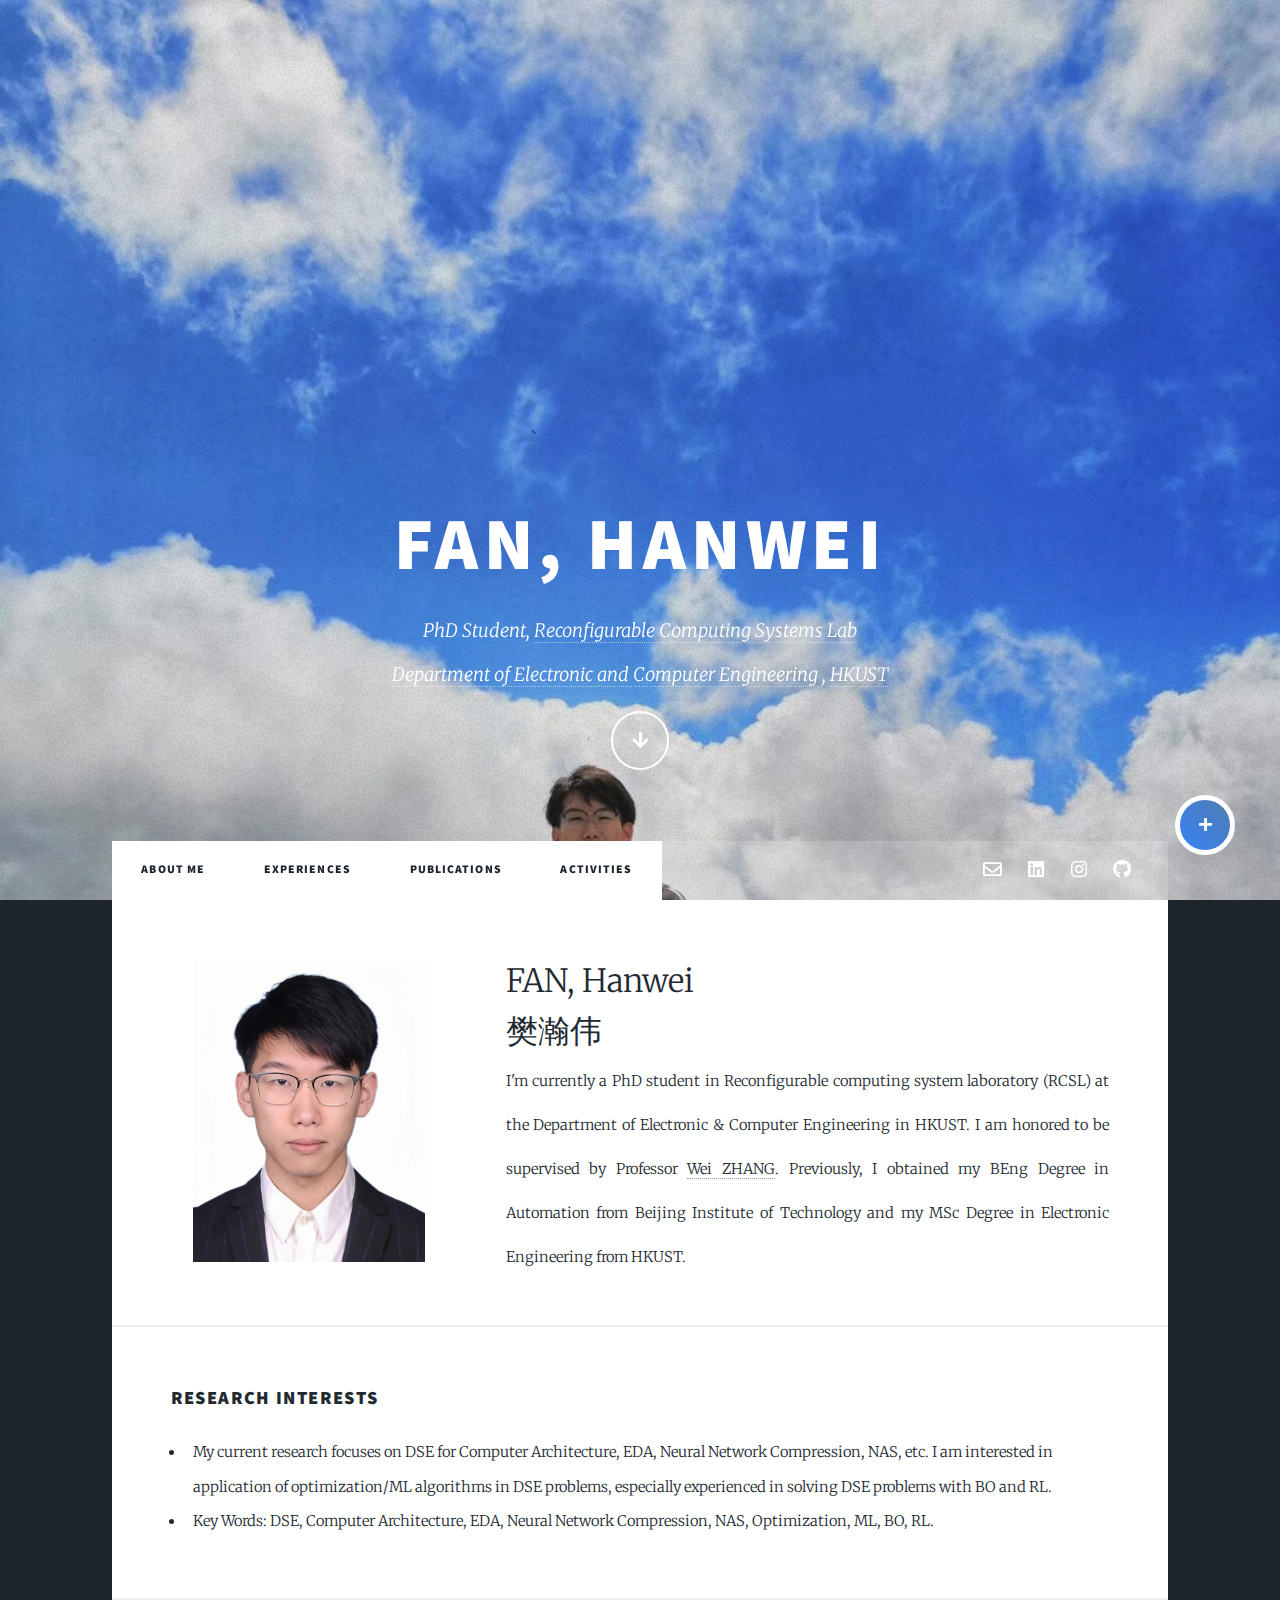
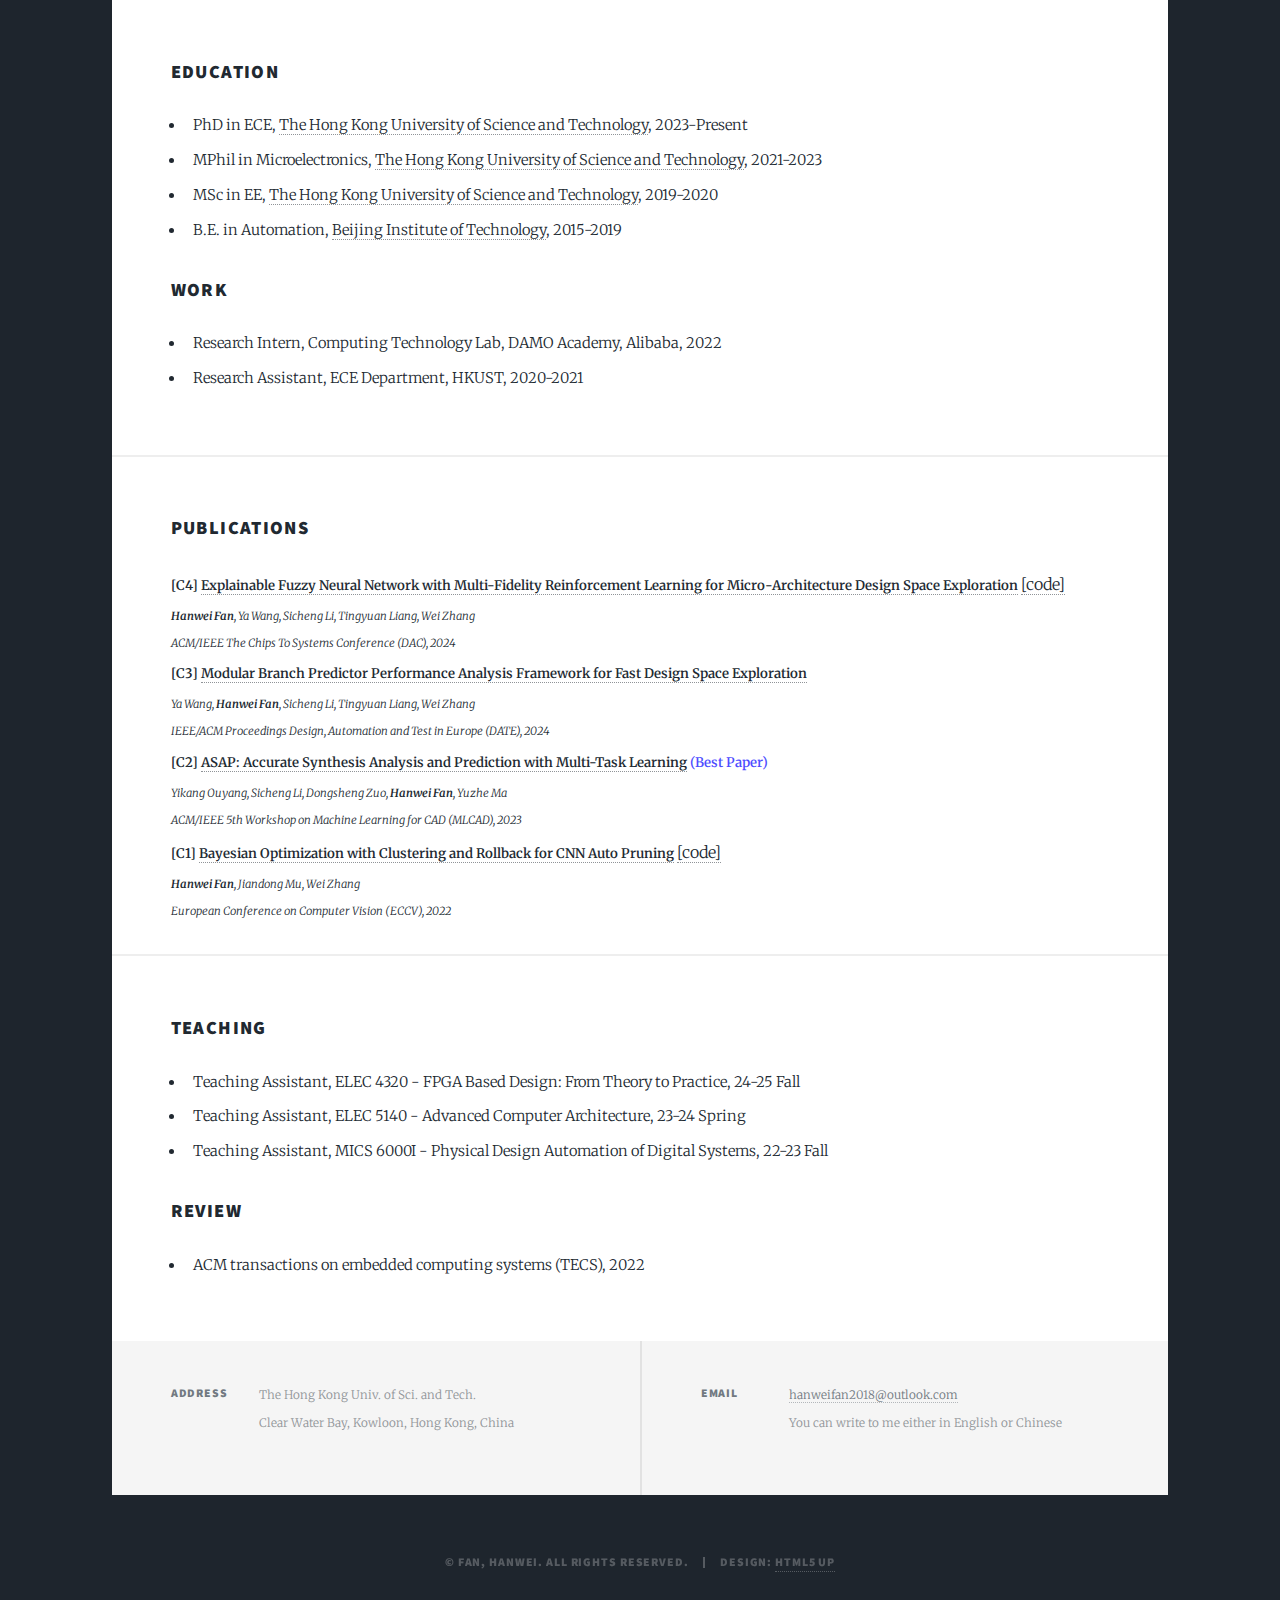
==== commit 6b874ab2: "update repos" ====
--- a/index.html
+++ b/index.html
@@ -97,9 +97,9 @@
 							<h3>Publications</h3>
 
 							<header>
-								<strong>[C4] Explainable Fuzzy Neural Network with Multi-Fidelity Reinforcement Learning for Micro-Architecture Design Space Exploration</strong> <font size="3"><a href="https://github.com/fanhanwei/FNN_MFRL_ArchDSE">[code]</a></font> 
+								<strong>[C4] <a herf="https://dl.acm.org/doi/10.1145/3649329.3657350">Explainable Fuzzy Neural Network with Multi-Fidelity Reinforcement Learning for Micro-Architecture Design Space Exploration</a></strong> <font size="3"><a href="https://github.com/fanhanwei/FNN_MFRL_ArchDSE">[code]</a></font> 
 									<p><b>Hanwei Fan</b>, Ya Wang, Sicheng Li, Tingyuan Liang, Wei Zhang<br>
-										accepted by ACM/IEEE The Chips To Systems Conference (DAC), 2024</b></p>
+										ACM/IEEE The Chips To Systems Conference (DAC), 2024</b></p>
 							</header>
 							<header>
 								<strong>[C3] <a href="https://ieeexplore.ieee.org/abstract/document/10546853">Modular Branch Predictor Performance Analysis Framework for Fast Design Space Exploration</a></strong>
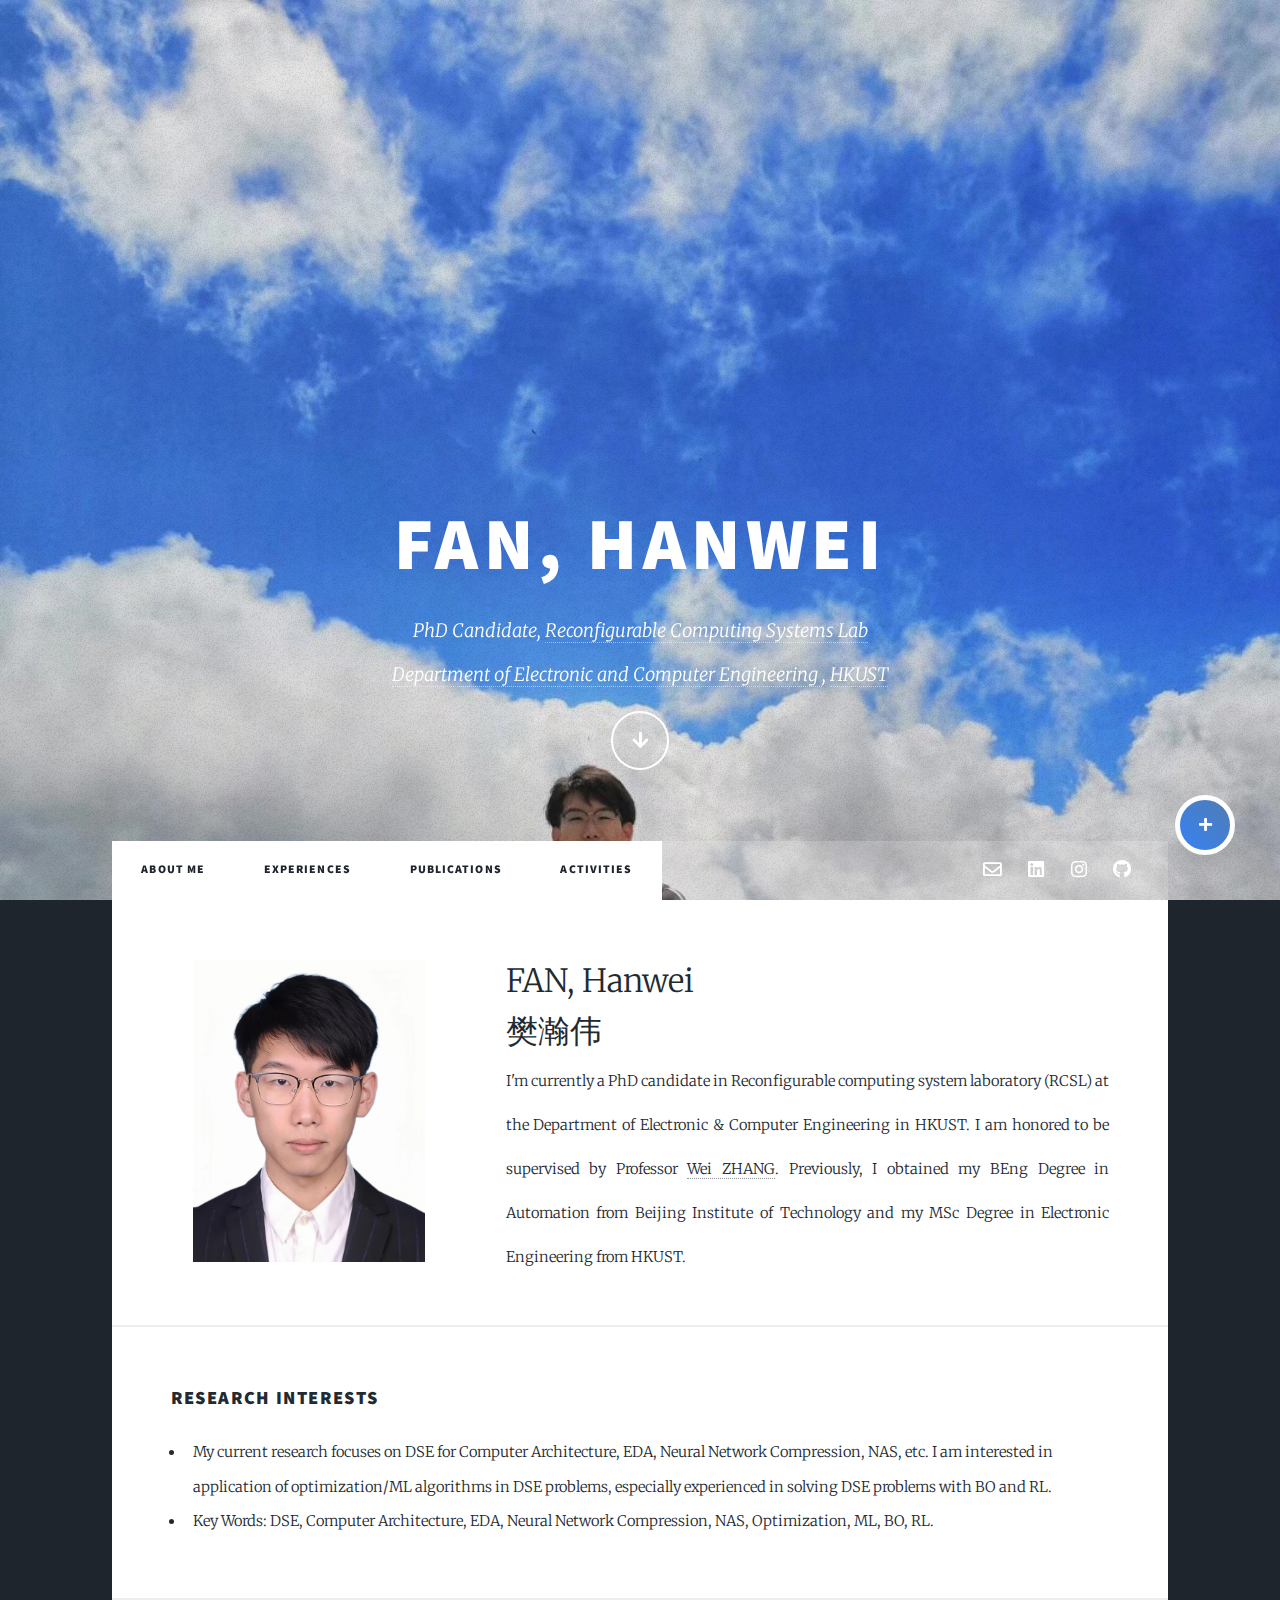
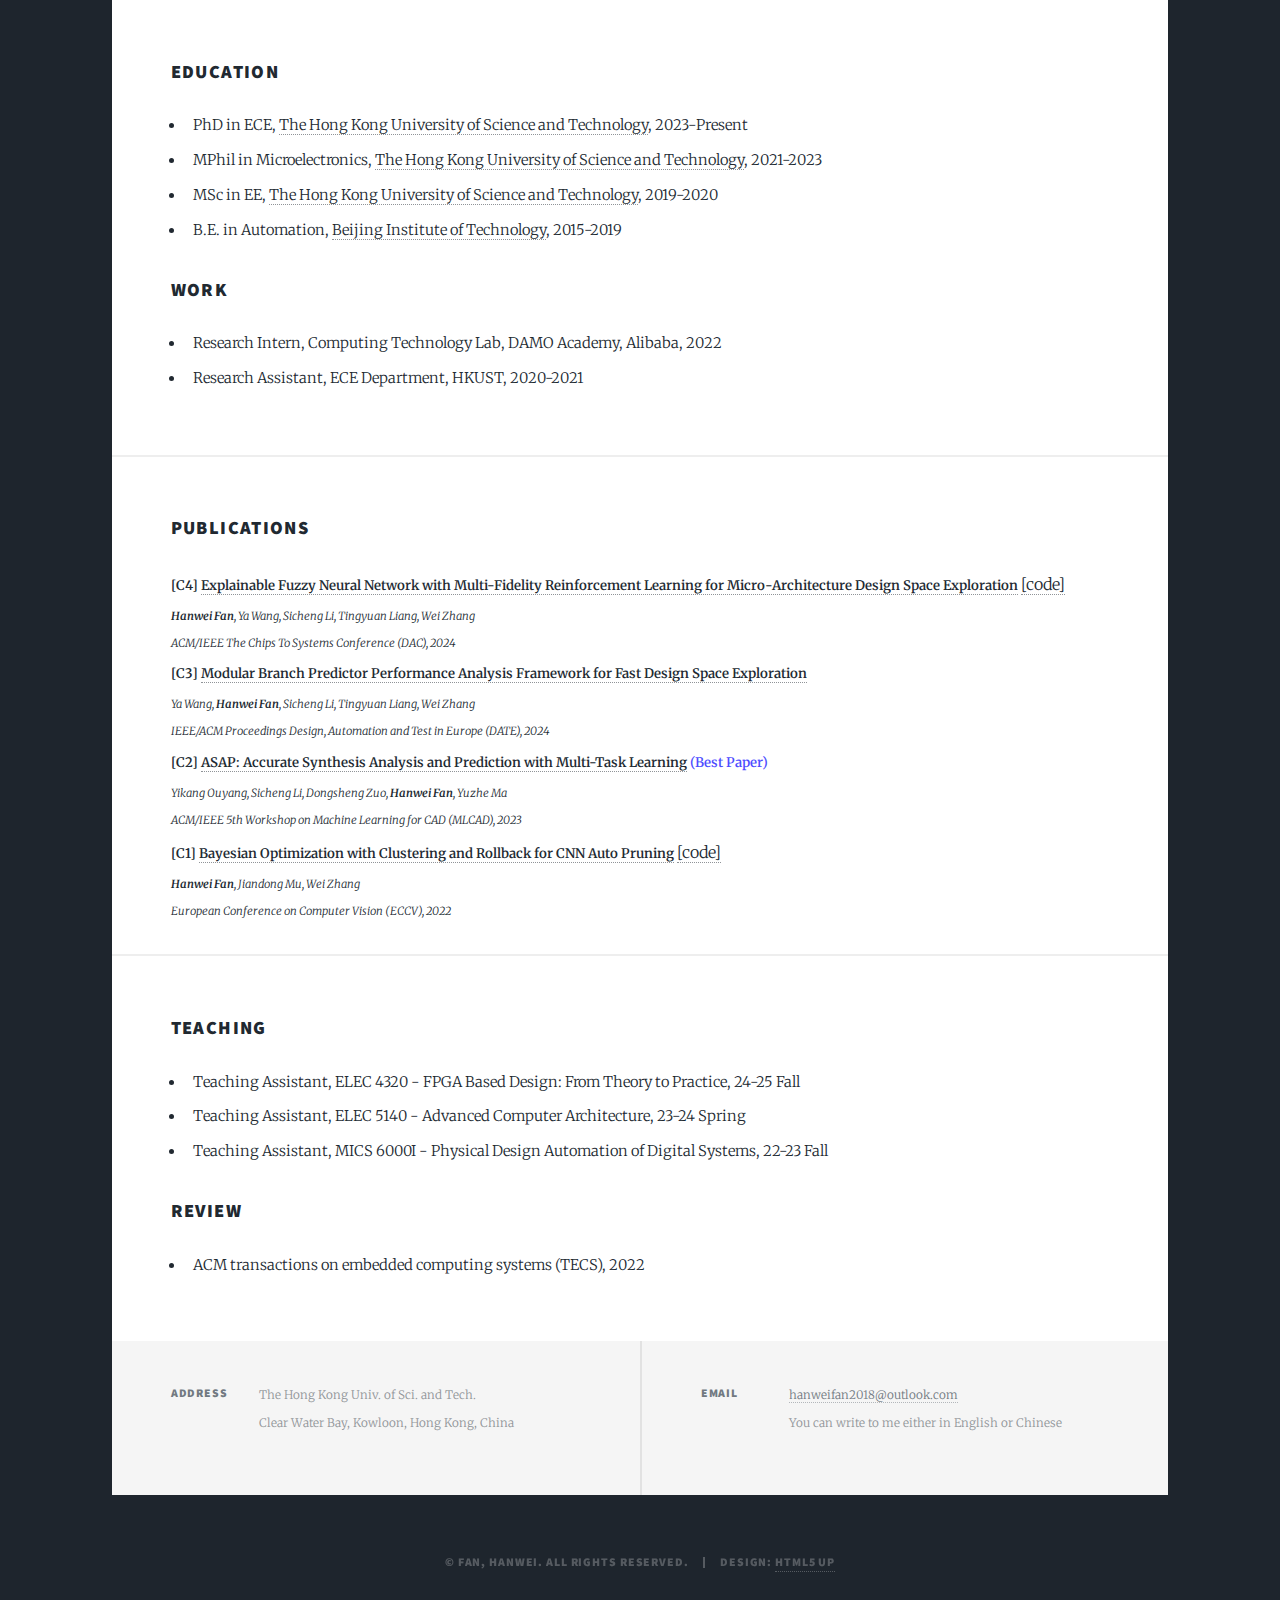
==== commit 09fd5b41: "update" ====
--- a/index.html
+++ b/index.html
@@ -21,7 +21,7 @@
 				<!-- Intro -->
 					<div id="intro">
 						<h1>FAN, Hanwei</h1>
-						<p>PhD Student, <a href="https://eeweiz.home.ece.ust.hk/index.html">Reconfigurable Computing Systems Lab</a><br />
+						<p>PhD Candidate, <a href="https://eeweiz.home.ece.ust.hk/index.html">Reconfigurable Computing Systems Lab</a><br />
 						<a href="https://www.ece.ust.hk/">Department of Electronic and Computer Engineering </a>, <a href="https://www.ust.hk/zh-hans/home">HKUST</a><br />
 						</p>
 						<ul class="actions">
@@ -62,7 +62,7 @@
 							</div>
 							<div class="col-8 col-12-small" style="margin-bottom:1px">
 									<p style="line-height:300%;"><font size="6">FAN, Hanwei<br />樊瀚伟</font><br />
-										I'm currently a PhD student in Reconfigurable computing system laboratory (RCSL) at the Department of Electronic &amp; Computer Engineering in HKUST.
+										I'm currently a PhD candidate in Reconfigurable computing system laboratory (RCSL) at the Department of Electronic &amp; Computer Engineering in HKUST.
 										I am honored to be supervised by Professor <a href="https://facultyprofiles.hkust.edu.hk/profiles.php?profile=wei-zhang-eeweiz#researchinterest">Wei ZHANG</a>.
 										Previously, I obtained my BEng Degree in Automation from Beijing Institute of Technology and my MSc Degree in Electronic Engineering from HKUST.
 										</p>
@@ -97,7 +97,7 @@
 							<h3>Publications</h3>
 
 							<header>
-								<strong>[C4] <a herf="https://dl.acm.org/doi/10.1145/3649329.3657350">Explainable Fuzzy Neural Network with Multi-Fidelity Reinforcement Learning for Micro-Architecture Design Space Exploration</a></strong> <font size="3"><a href="https://github.com/fanhanwei/FNN_MFRL_ArchDSE">[code]</a></font> 
+								<strong>[C4] <a href="https://dl.acm.org/doi/10.1145/3649329.3657350">Explainable Fuzzy Neural Network with Multi-Fidelity Reinforcement Learning for Micro-Architecture Design Space Exploration</a></strong> <font size="3"><a href="https://github.com/fanhanwei/FNN_MFRL_ArchDSE">[code]</a></font> 
 									<p><b>Hanwei Fan</b>, Ya Wang, Sicheng Li, Tingyuan Liang, Wei Zhang<br>
 										ACM/IEEE The Chips To Systems Conference (DAC), 2024</b></p>
 							</header>
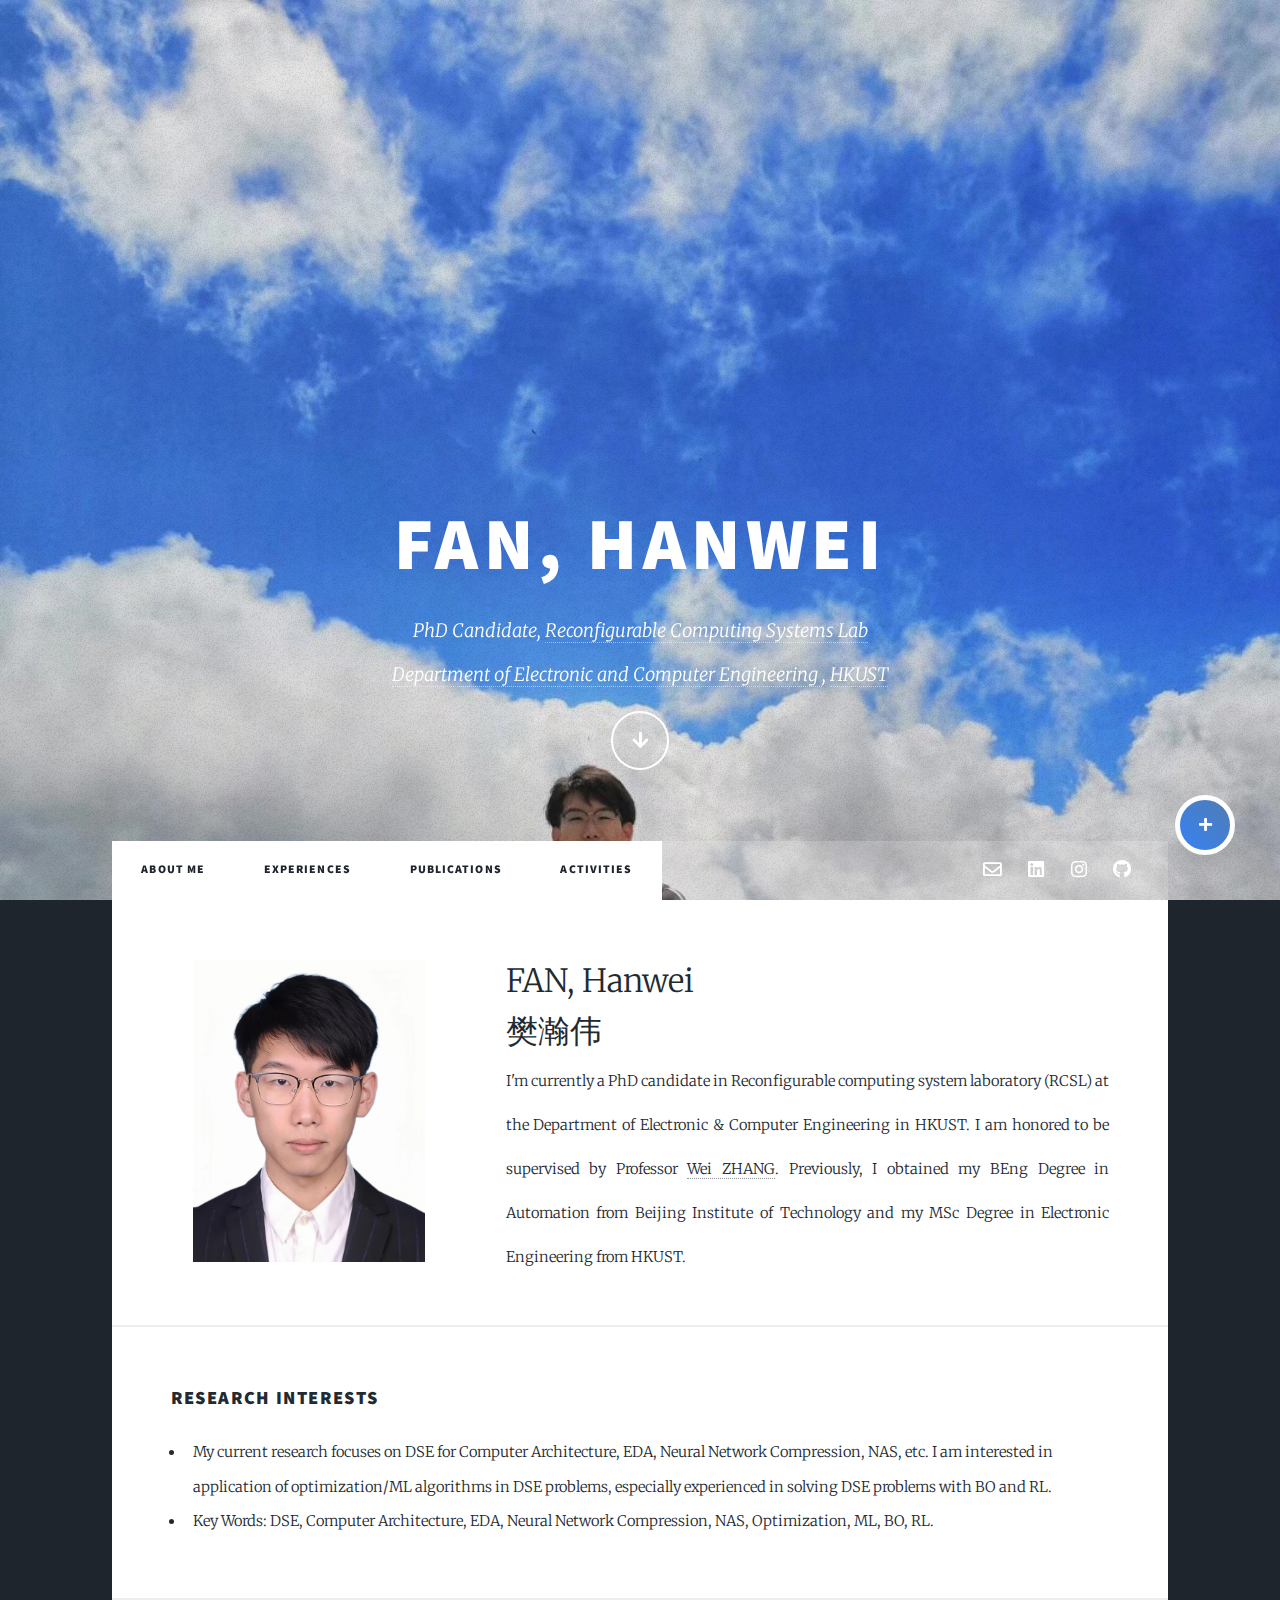
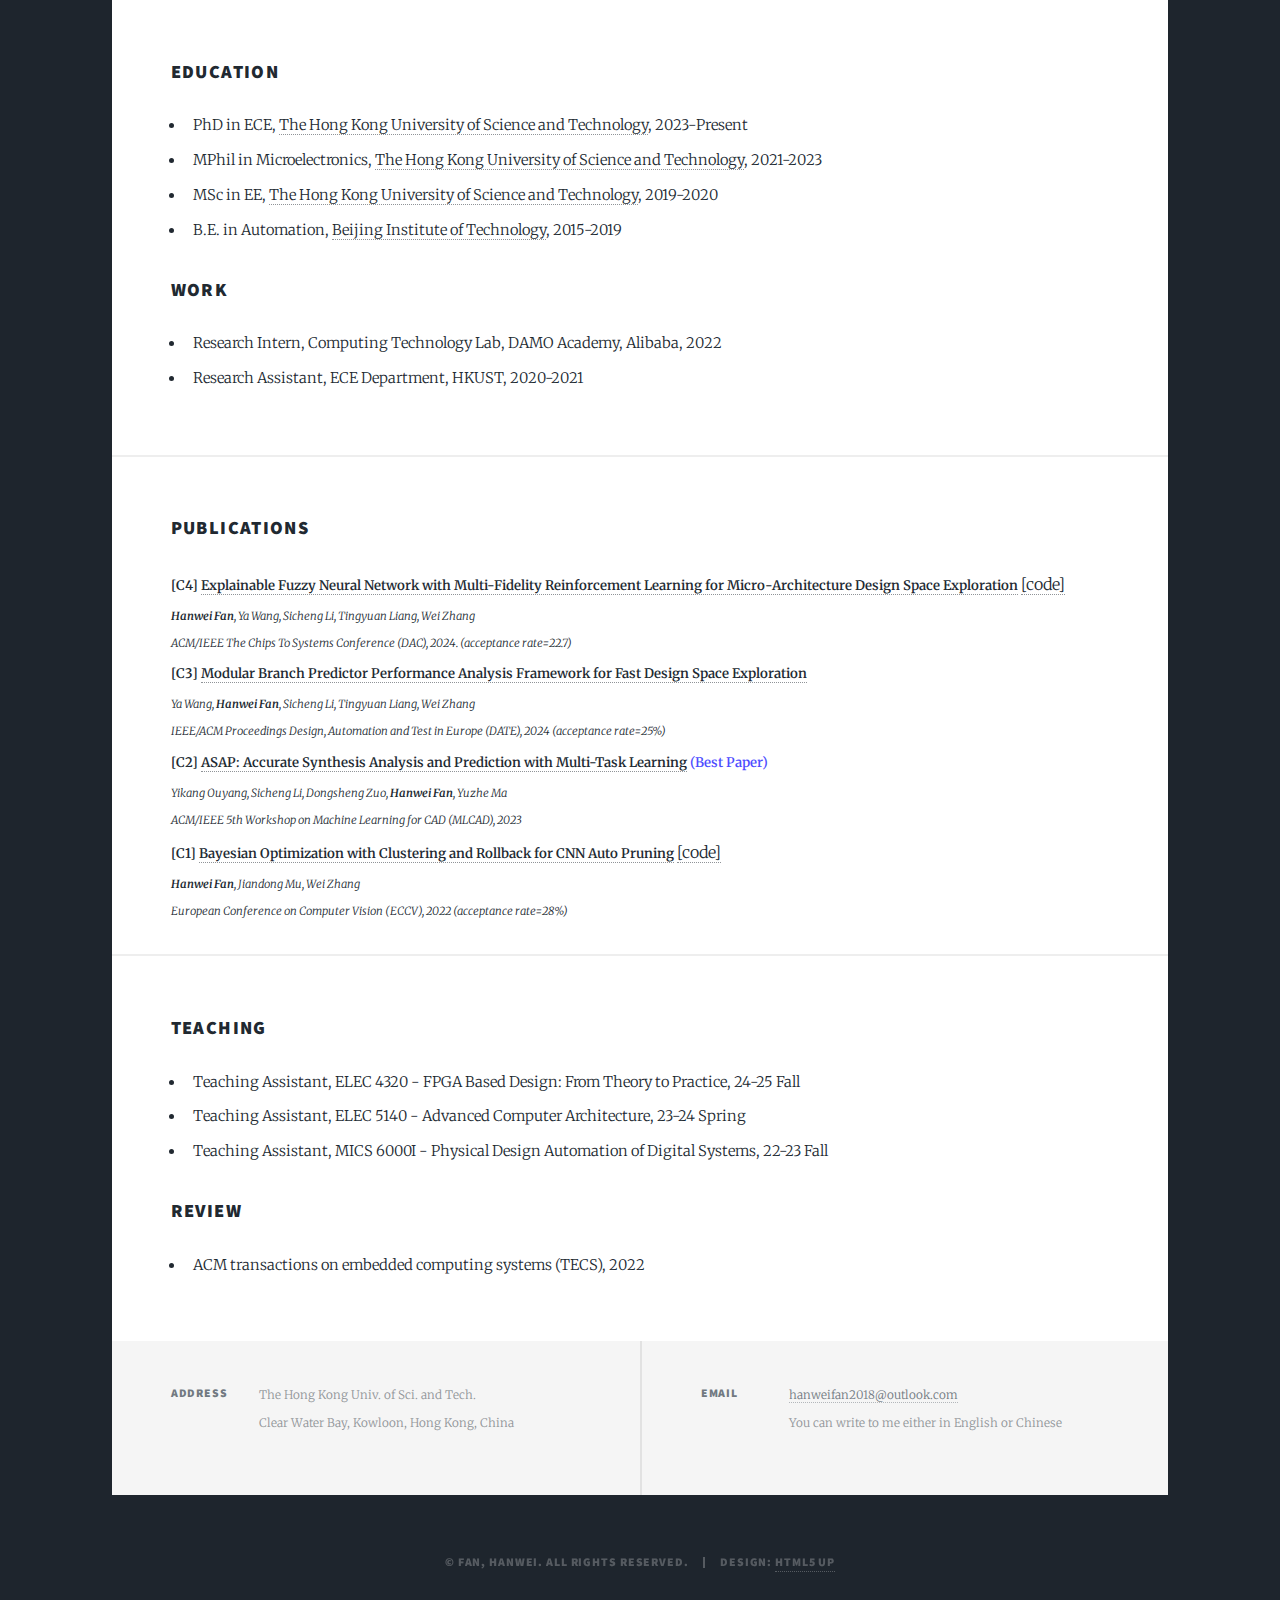
==== commit 5f221272: "update" ====
--- a/index.html
+++ b/index.html
@@ -99,12 +99,12 @@
 							<header>
 								<strong>[C4] <a href="https://dl.acm.org/doi/10.1145/3649329.3657350">Explainable Fuzzy Neural Network with Multi-Fidelity Reinforcement Learning for Micro-Architecture Design Space Exploration</a></strong> <font size="3"><a href="https://github.com/fanhanwei/FNN_MFRL_ArchDSE">[code]</a></font> 
 									<p><b>Hanwei Fan</b>, Ya Wang, Sicheng Li, Tingyuan Liang, Wei Zhang<br>
-										ACM/IEEE The Chips To Systems Conference (DAC), 2024</b></p>
+										ACM/IEEE The Chips To Systems Conference (DAC), 2024. (acceptance rate=22.7)</p>
 							</header>
 							<header>
 								<strong>[C3] <a href="https://ieeexplore.ieee.org/abstract/document/10546853">Modular Branch Predictor Performance Analysis Framework for Fast Design Space Exploration</a></strong>
 									<p>Ya Wang, <b>Hanwei Fan</b>, Sicheng Li, Tingyuan Liang, Wei Zhang<br>
-										IEEE/ACM Proceedings Design, Automation and Test in Europe (DATE), 2024</b></p>
+										IEEE/ACM Proceedings Design, Automation and Test in Europe (DATE), 2024 (acceptance rate=25%)</p>
 							</header>
 							<header>
 								<strong>[C2] <a href="https://ieeexplore.ieee.org/document/10299840">ASAP: Accurate Synthesis Analysis and Prediction with Multi-Task Learning</a> <font color="#4D4DFF" >(Best Paper)</font></strong>
@@ -114,7 +114,7 @@
 							<header>
 								<strong>[C1] <a href="https://www.ecva.net/papers/eccv_2022/papers_ECCV/html/4872_ECCV_2022_paper.php">Bayesian Optimization with Clustering and Rollback for CNN Auto Pruning</a></strong> <font size="3"><a href="https://github.com/fanhanwei/BOCR">[code]</a></font>
 									<p><b>Hanwei Fan</b>, Jiandong Mu, Wei Zhang<br>
-										European Conference on Computer Vision (ECCV), 2022</p>
+										European Conference on Computer Vision (ECCV), 2022 (acceptance rate=28%)</p>
 							</header>
 						</div>
 
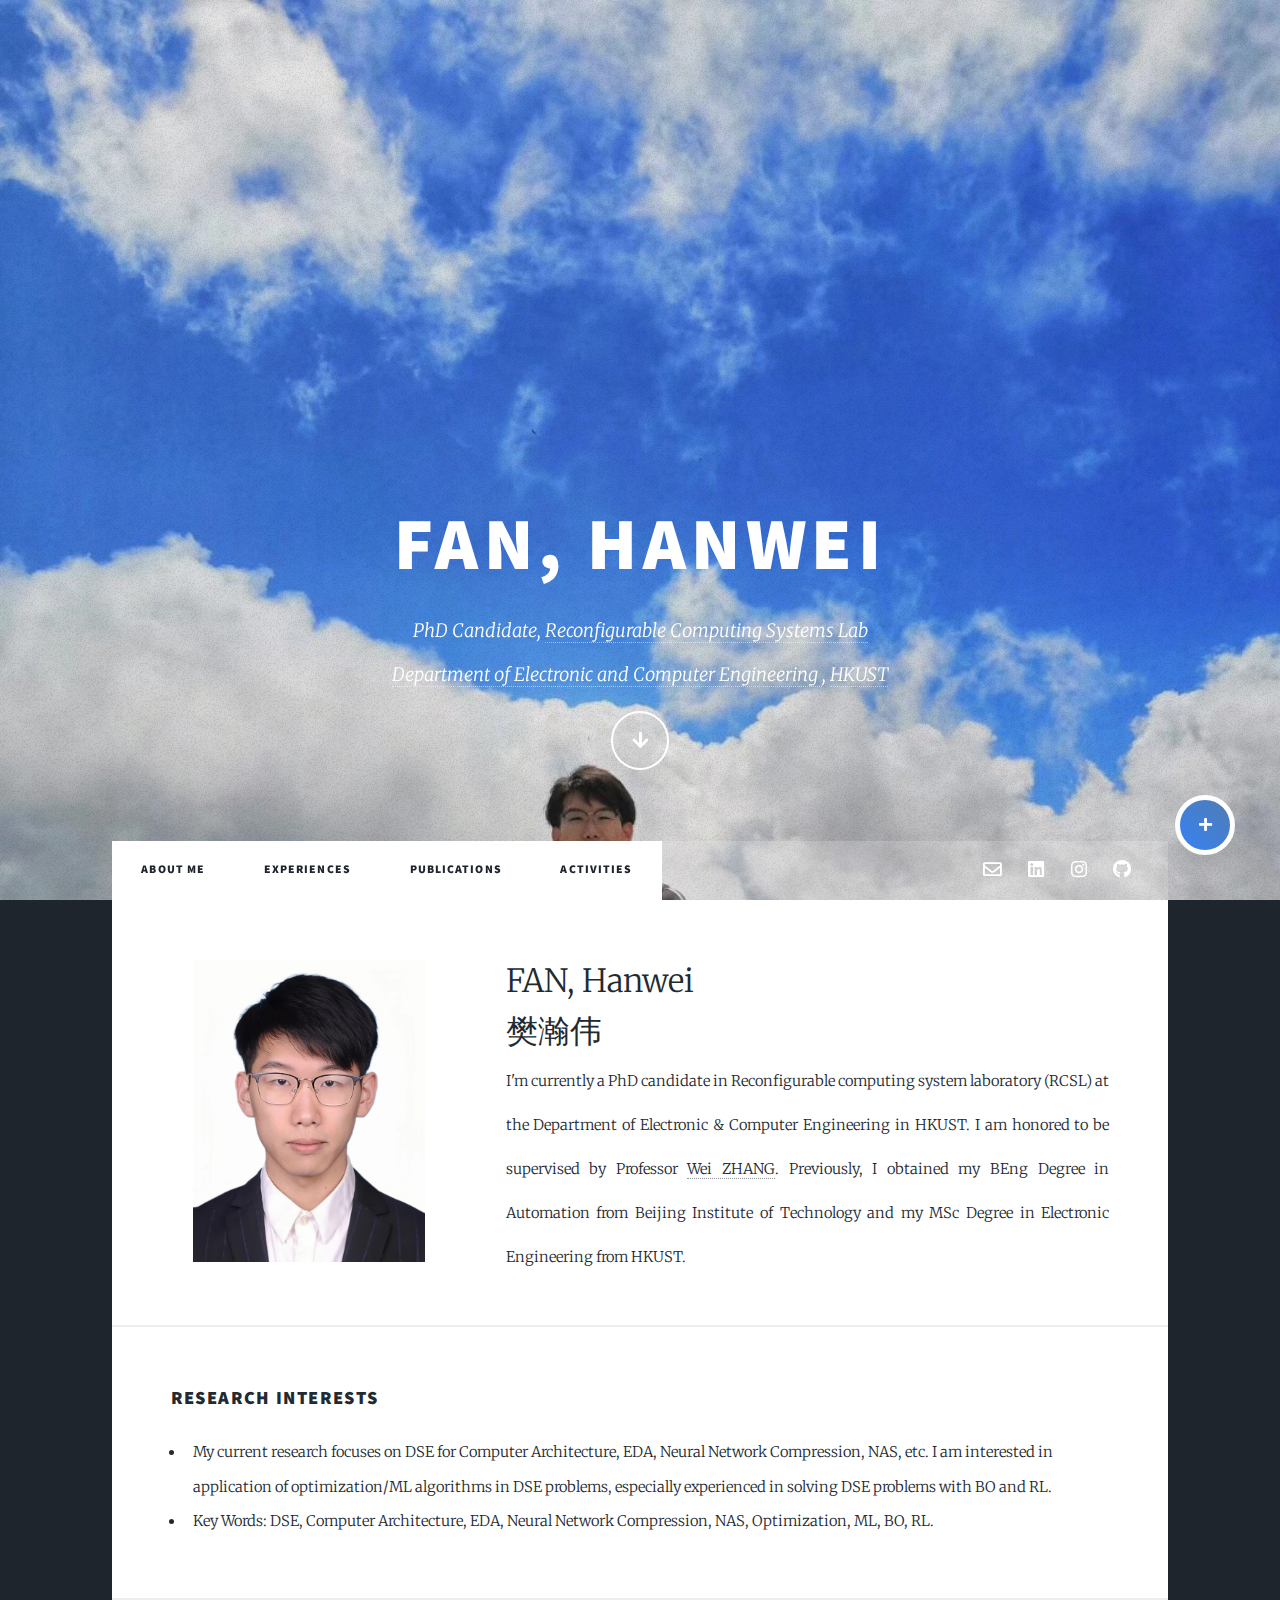
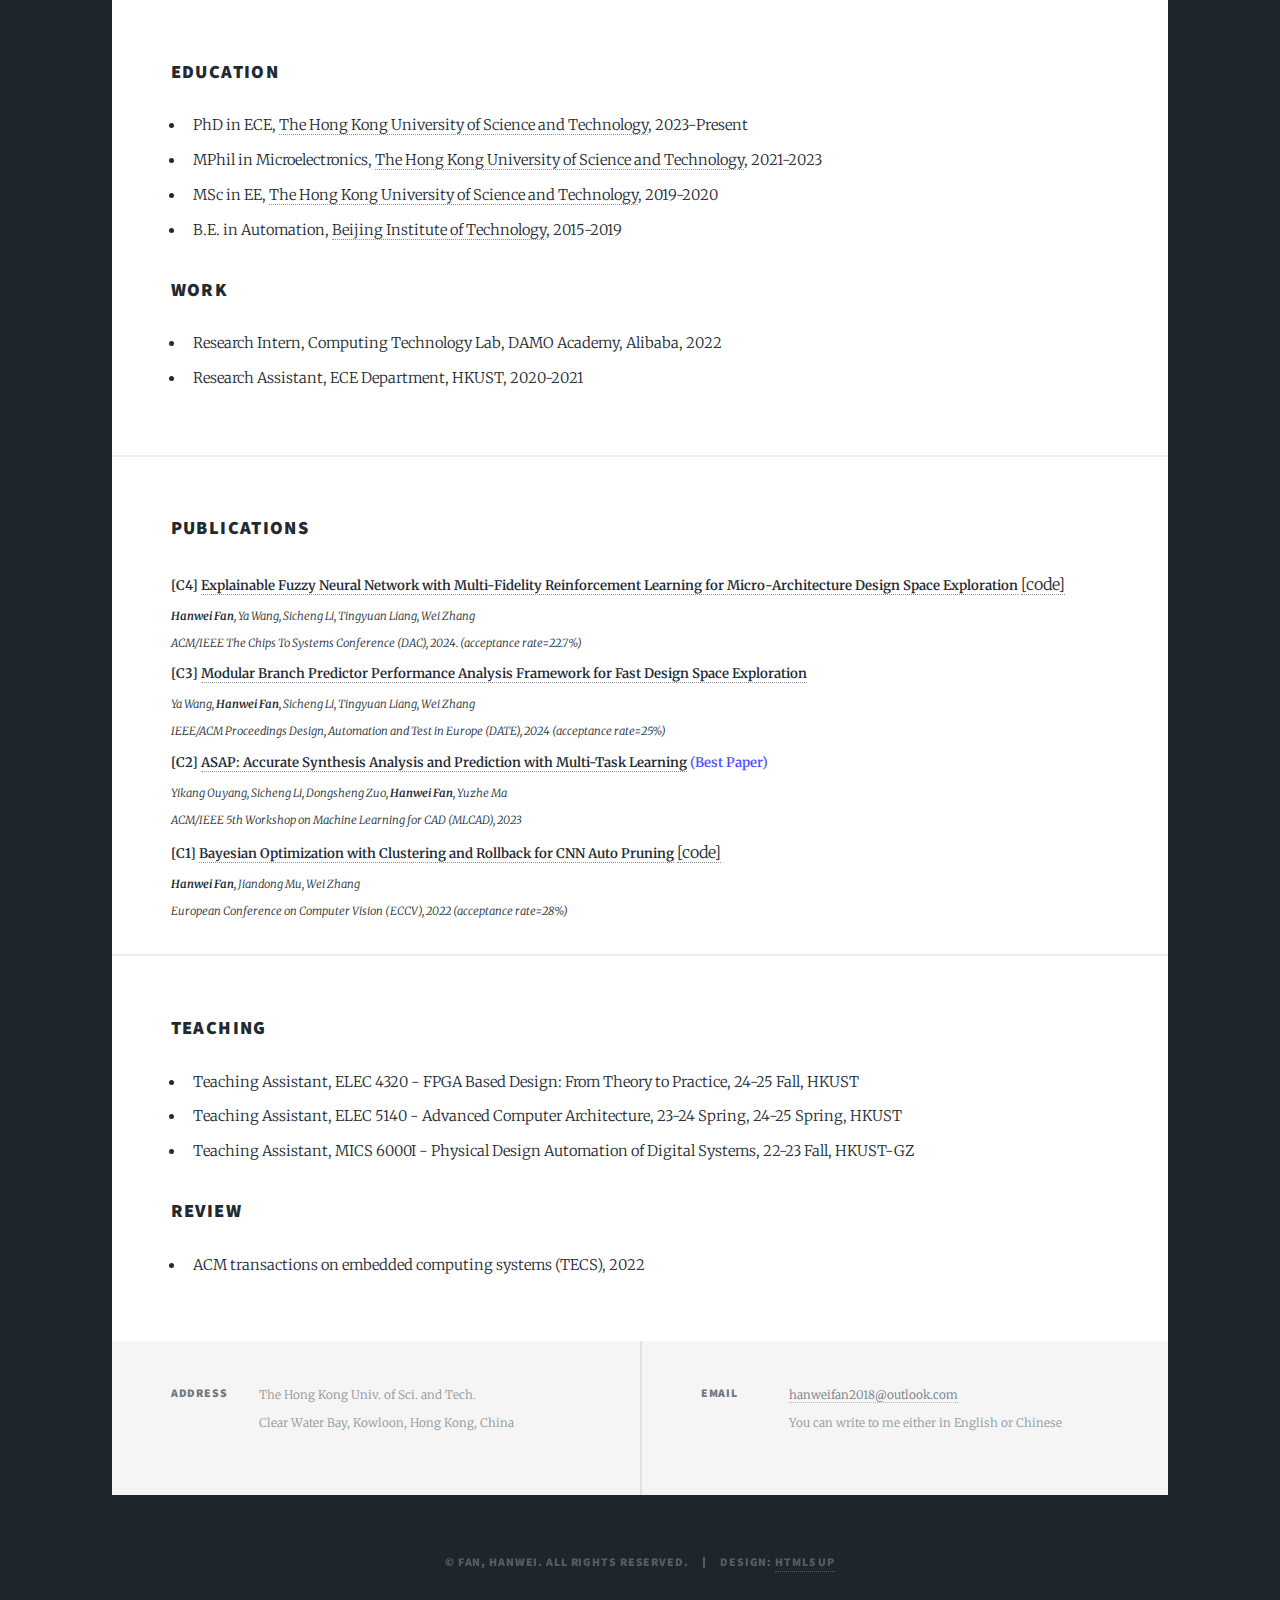
==== commit ec4cc5da: "update" ====
--- a/index.html
+++ b/index.html
@@ -99,7 +99,7 @@
 							<header>
 								<strong>[C4] <a href="https://dl.acm.org/doi/10.1145/3649329.3657350">Explainable Fuzzy Neural Network with Multi-Fidelity Reinforcement Learning for Micro-Architecture Design Space Exploration</a></strong> <font size="3"><a href="https://github.com/fanhanwei/FNN_MFRL_ArchDSE">[code]</a></font> 
 									<p><b>Hanwei Fan</b>, Ya Wang, Sicheng Li, Tingyuan Liang, Wei Zhang<br>
-										ACM/IEEE The Chips To Systems Conference (DAC), 2024. (acceptance rate=22.7)</p>
+										ACM/IEEE The Chips To Systems Conference (DAC), 2024. (acceptance rate=22.7%)</p>
 							</header>
 							<header>
 								<strong>[C3] <a href="https://ieeexplore.ieee.org/abstract/document/10546853">Modular Branch Predictor Performance Analysis Framework for Fast Design Space Exploration</a></strong>
@@ -121,9 +121,9 @@
 						<div class="column" id="Activities">
 							<h3>Teaching</h3>
 							<ul>
-								<li>Teaching Assistant, ELEC 4320 - FPGA Based Design: From Theory to Practice, 24-25 Fall</li>
-								<li>Teaching Assistant, ELEC 5140 - Advanced Computer Architecture, 23-24 Spring</li>
-								<li>Teaching Assistant, MICS 6000I - Physical Design Automation of Digital Systems, 22-23 Fall</li>
+								<li>Teaching Assistant, ELEC 4320 - FPGA Based Design: From Theory to Practice, 24-25 Fall, HKUST</li>
+								<li>Teaching Assistant, ELEC 5140 - Advanced Computer Architecture, 23-24 Spring, 24-25 Spring, HKUST</li>
+								<li>Teaching Assistant, MICS 6000I - Physical Design Automation of Digital Systems, 22-23 Fall, HKUST-GZ</li>
 							</ul>
 							<h3>Review</h3>
 							<ul>
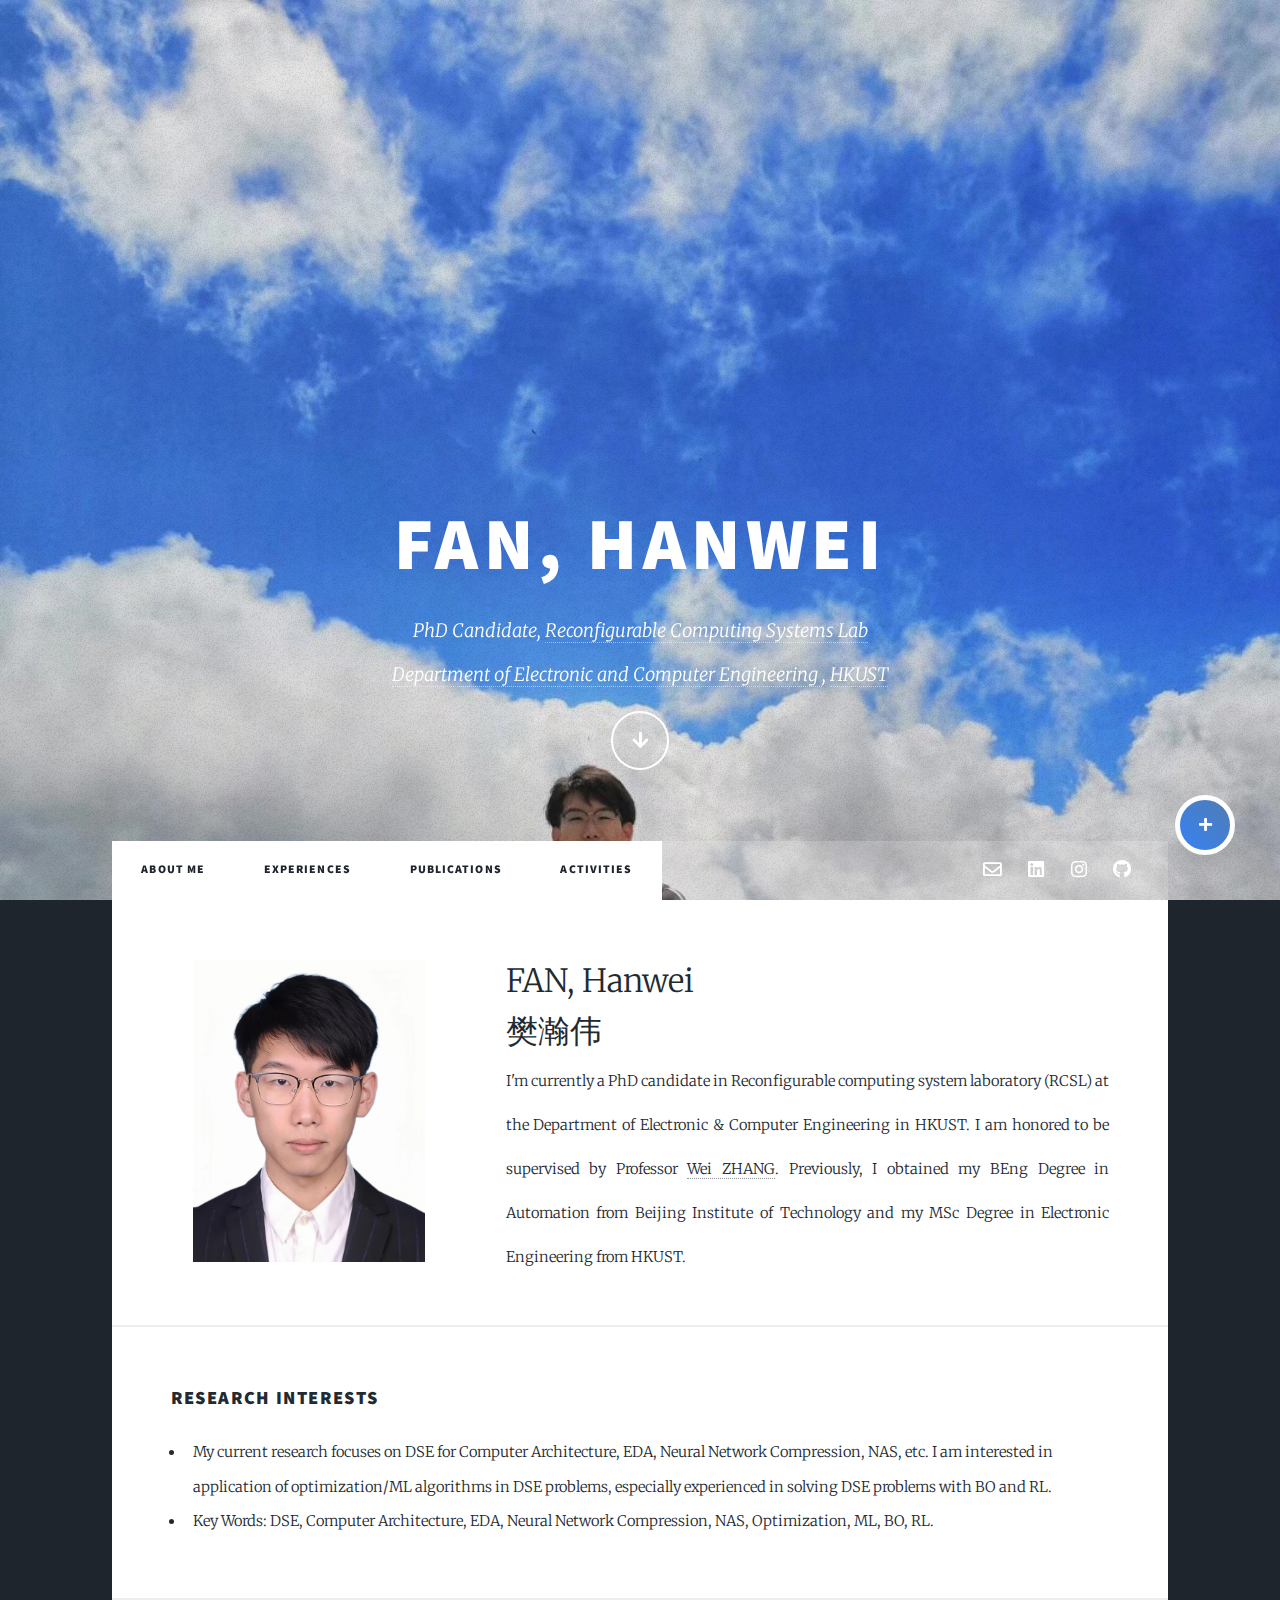
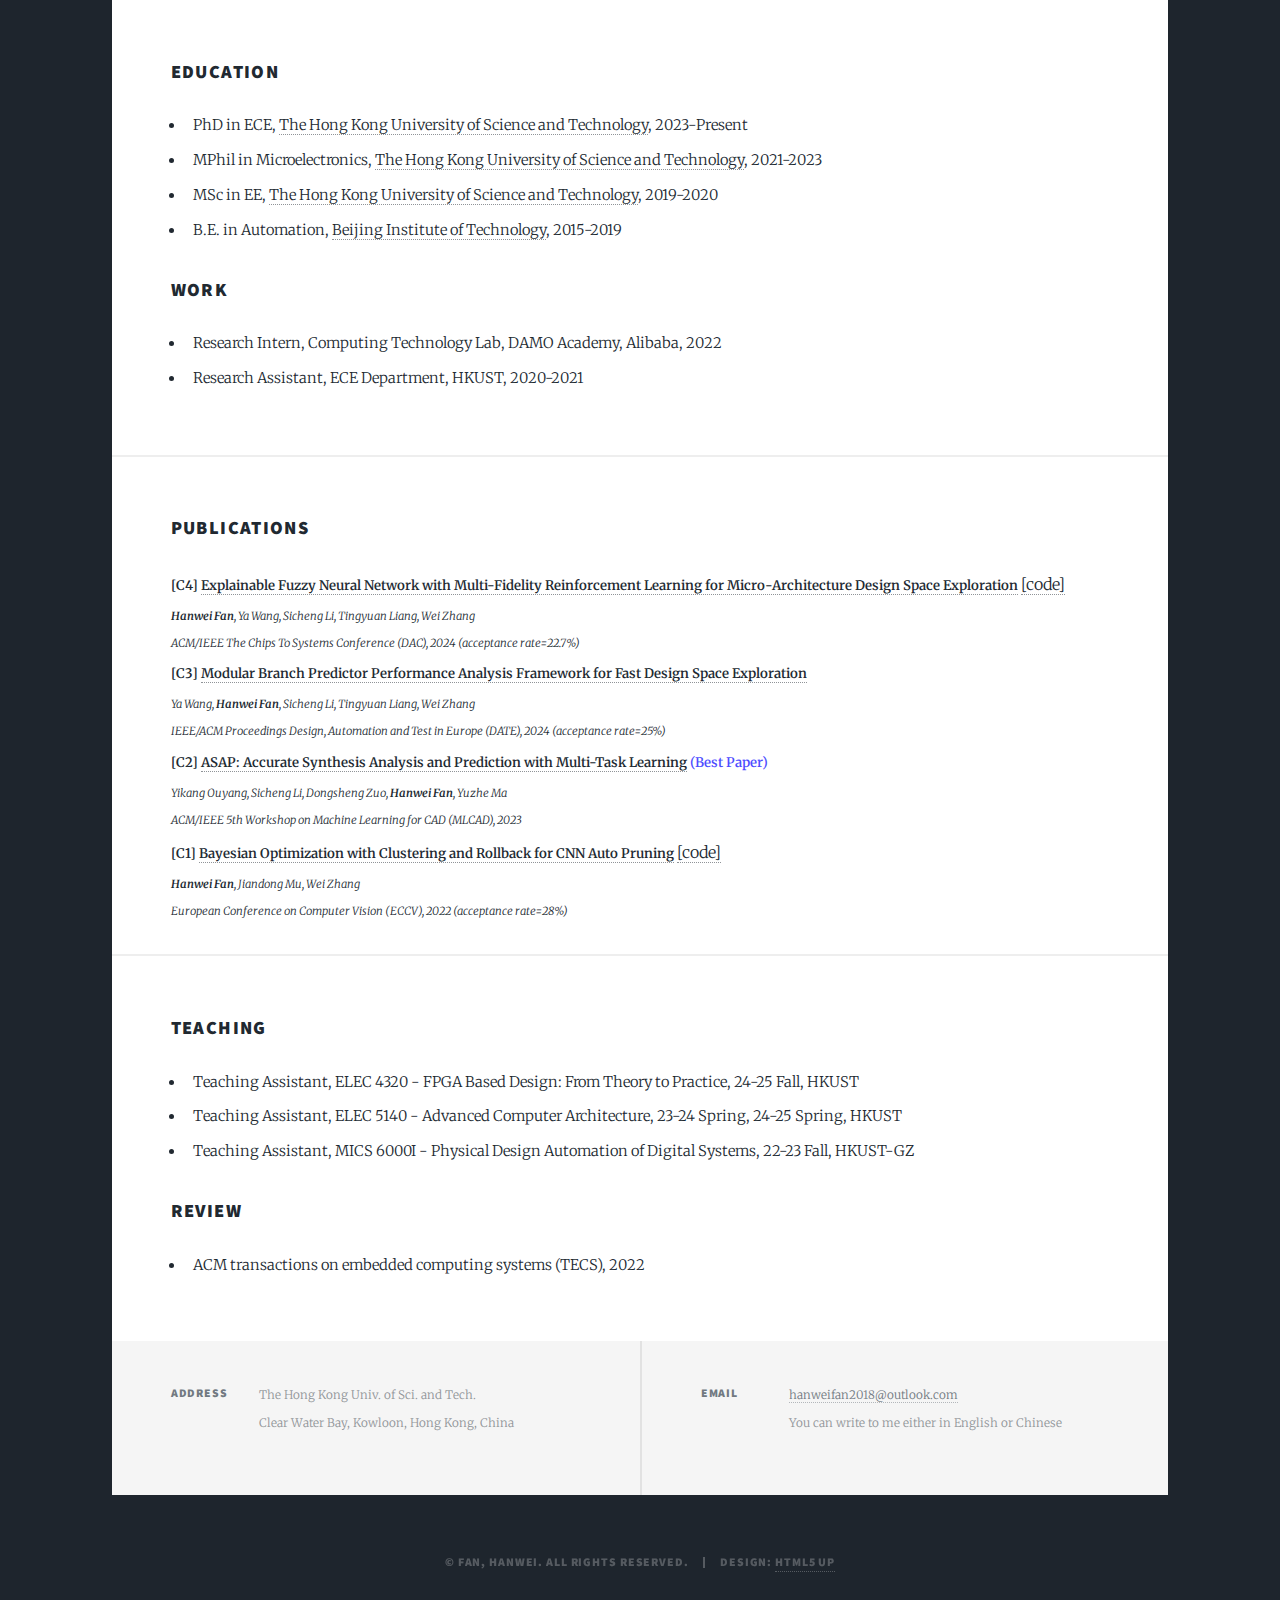
==== commit 49935359: "update" ====
--- a/index.html
+++ b/index.html
@@ -99,7 +99,7 @@
 							<header>
 								<strong>[C4] <a href="https://dl.acm.org/doi/10.1145/3649329.3657350">Explainable Fuzzy Neural Network with Multi-Fidelity Reinforcement Learning for Micro-Architecture Design Space Exploration</a></strong> <font size="3"><a href="https://github.com/fanhanwei/FNN_MFRL_ArchDSE">[code]</a></font> 
 									<p><b>Hanwei Fan</b>, Ya Wang, Sicheng Li, Tingyuan Liang, Wei Zhang<br>
-										ACM/IEEE The Chips To Systems Conference (DAC), 2024. (acceptance rate=22.7%)</p>
+										ACM/IEEE The Chips To Systems Conference (DAC), 2024 (acceptance rate=22.7%)</p>
 							</header>
 							<header>
 								<strong>[C3] <a href="https://ieeexplore.ieee.org/abstract/document/10546853">Modular Branch Predictor Performance Analysis Framework for Fast Design Space Exploration</a></strong>
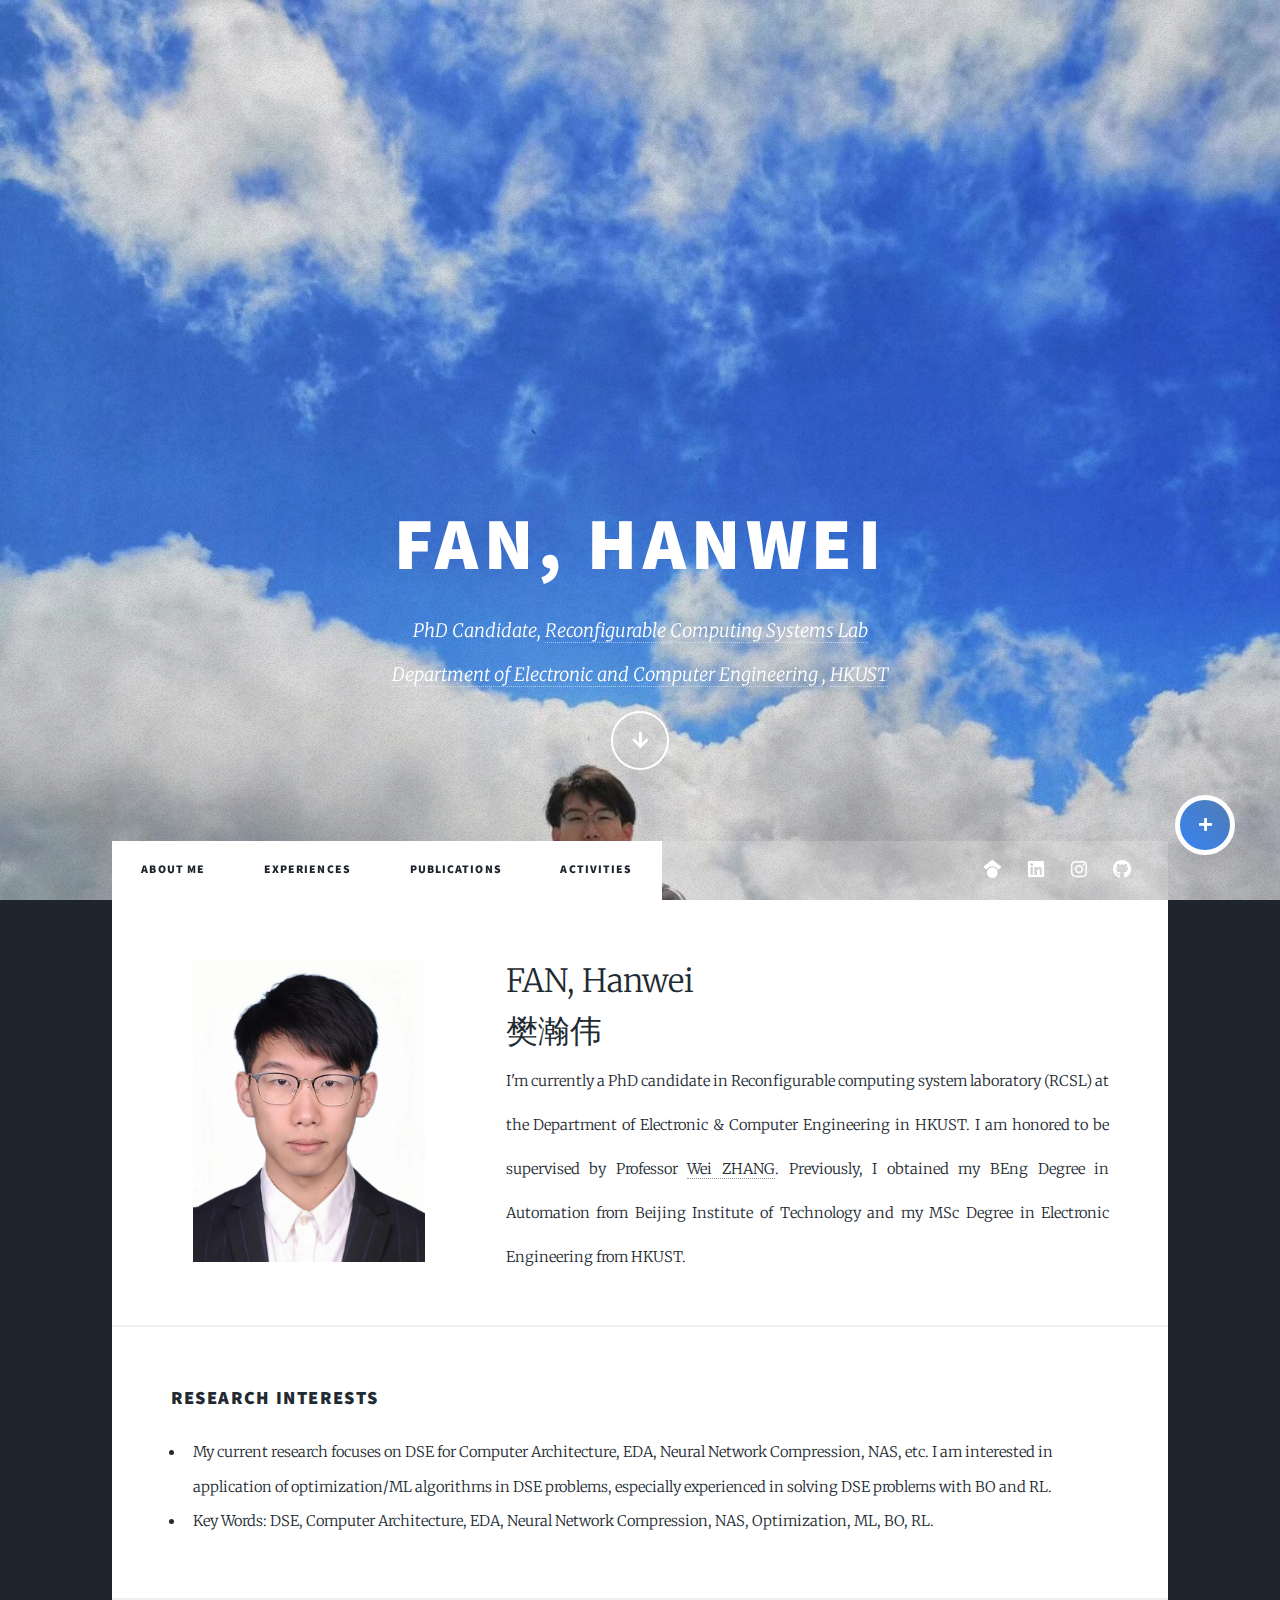
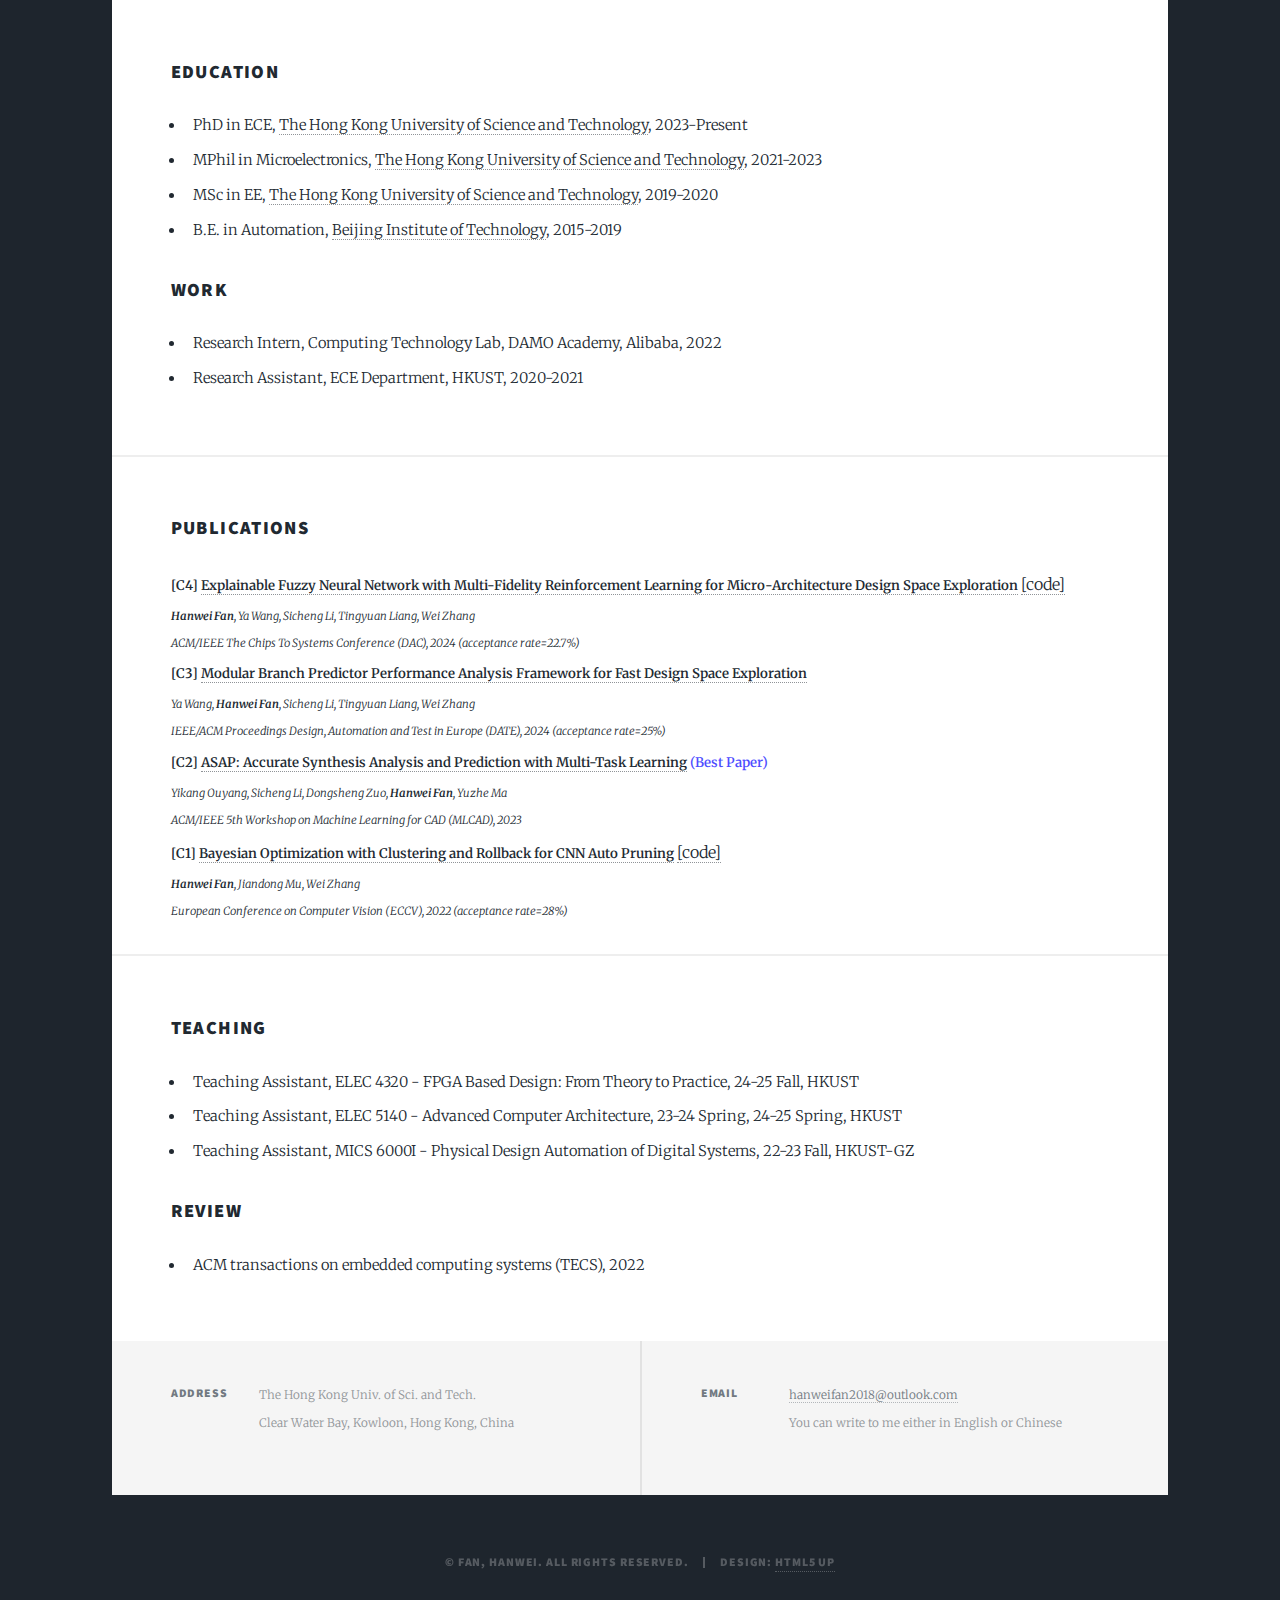
==== commit b70a53ba: "update" ====
--- a/index.html
+++ b/index.html
@@ -46,7 +46,9 @@
 							<li><a href="Blog.html">Blog</a></li>-->
 						</ul>
 						<ul class="icons">
-							<li><a href="MAILTO:hanweifan2018@outlook.com" class="icon regular fa-envelope"><span class="label">E-Mail</span></a></li>
+							<!-- <li><a href="https://scholar.google.com/citations?user=D8nS_YEAAAAJ" style="text-decoration: none;">
+								<img src="images\google-scholar-brands.svg" alt="Google Scholar" style="width: 16px; height: auto; background: none;"></a></li> -->
+							<li><a href="https://scholar.google.com/citations?user=D8nS_YEAAAAJ" class="icon brands fa-google-scholar"><span class="label"></span></a></li>
 							<li><a href="https://www.linkedin.com/in/hanwei-fan-bb3b69192/" class="icon brands fa-linkedin"><span class="label">Linkedin</span></a></li>
 							<li><a href="https://www.instagram.com/fan.hanwei/" class="icon brands fa-instagram"><span class="label">Instagram</span></a></li>
 							<li><a href="https://github.com/fanhanwei" class="icon brands fa-github"><span class="label">GitHub</span></a></li>
